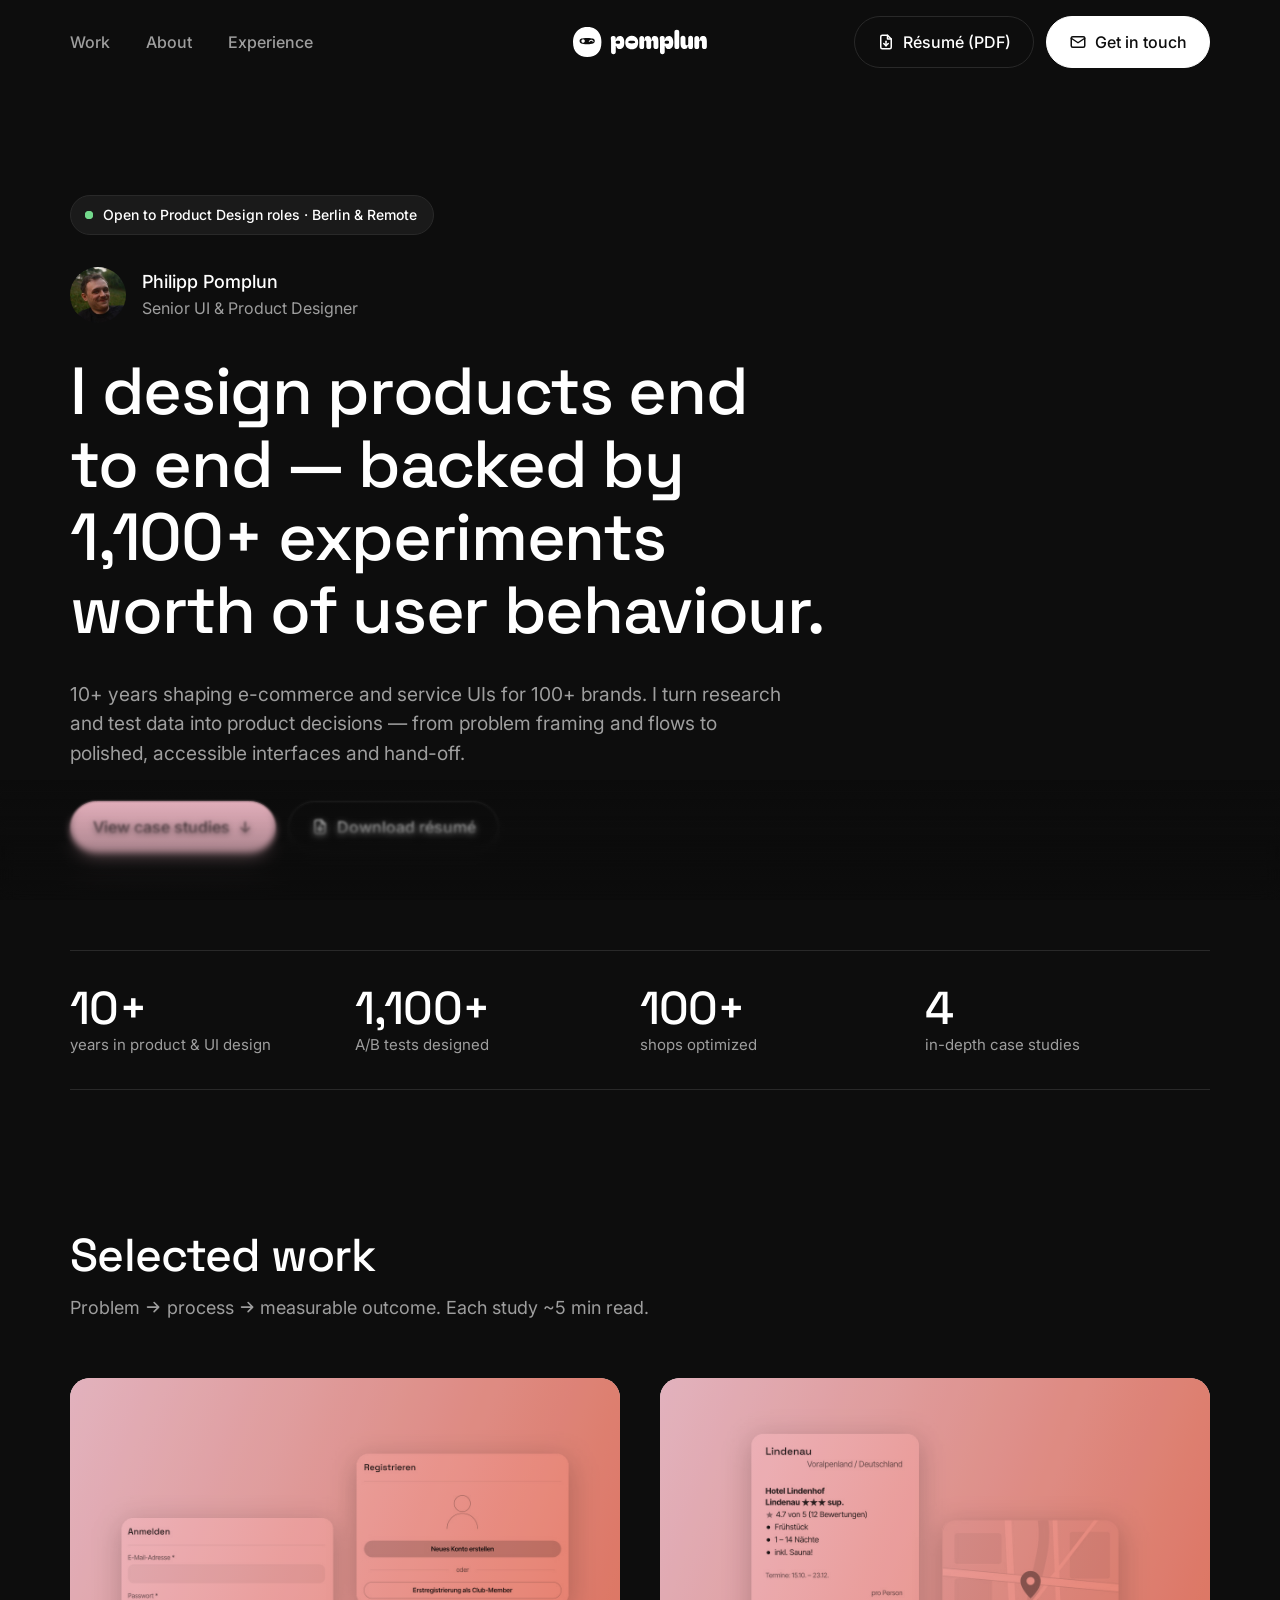
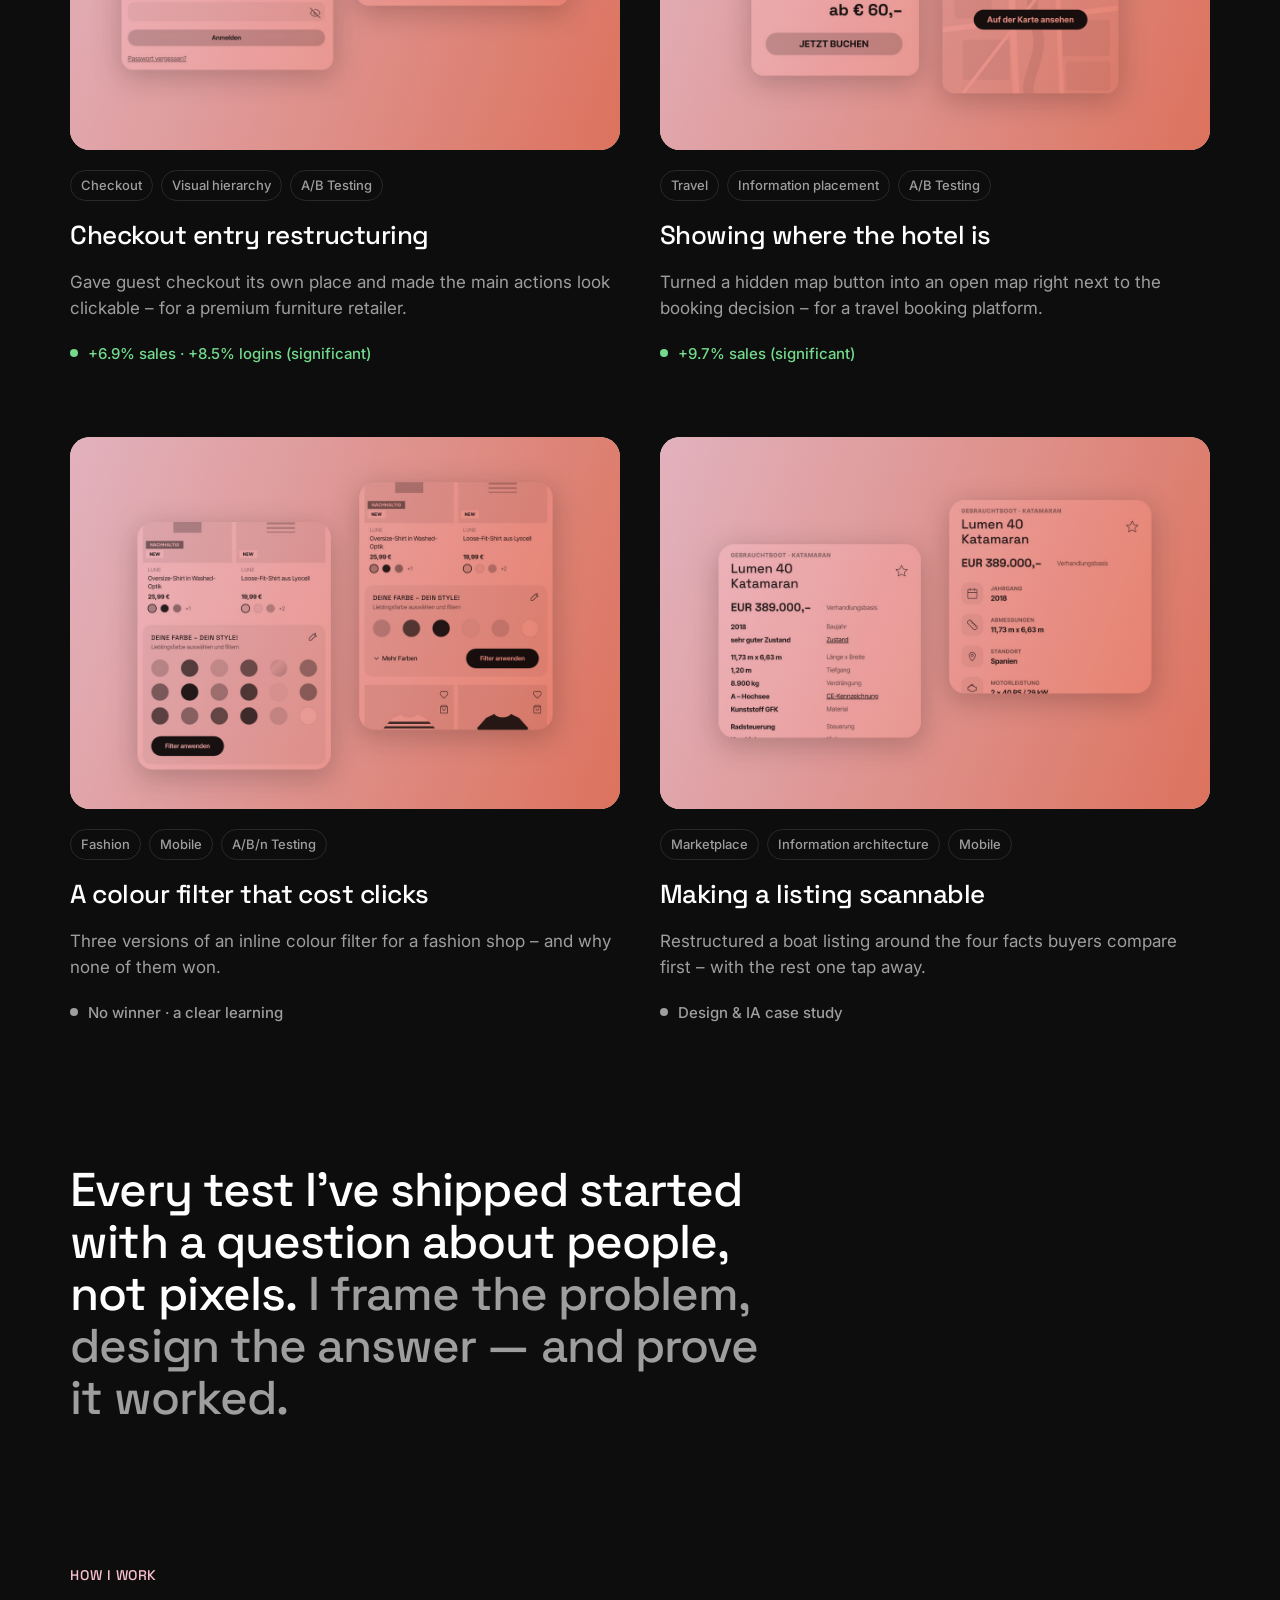
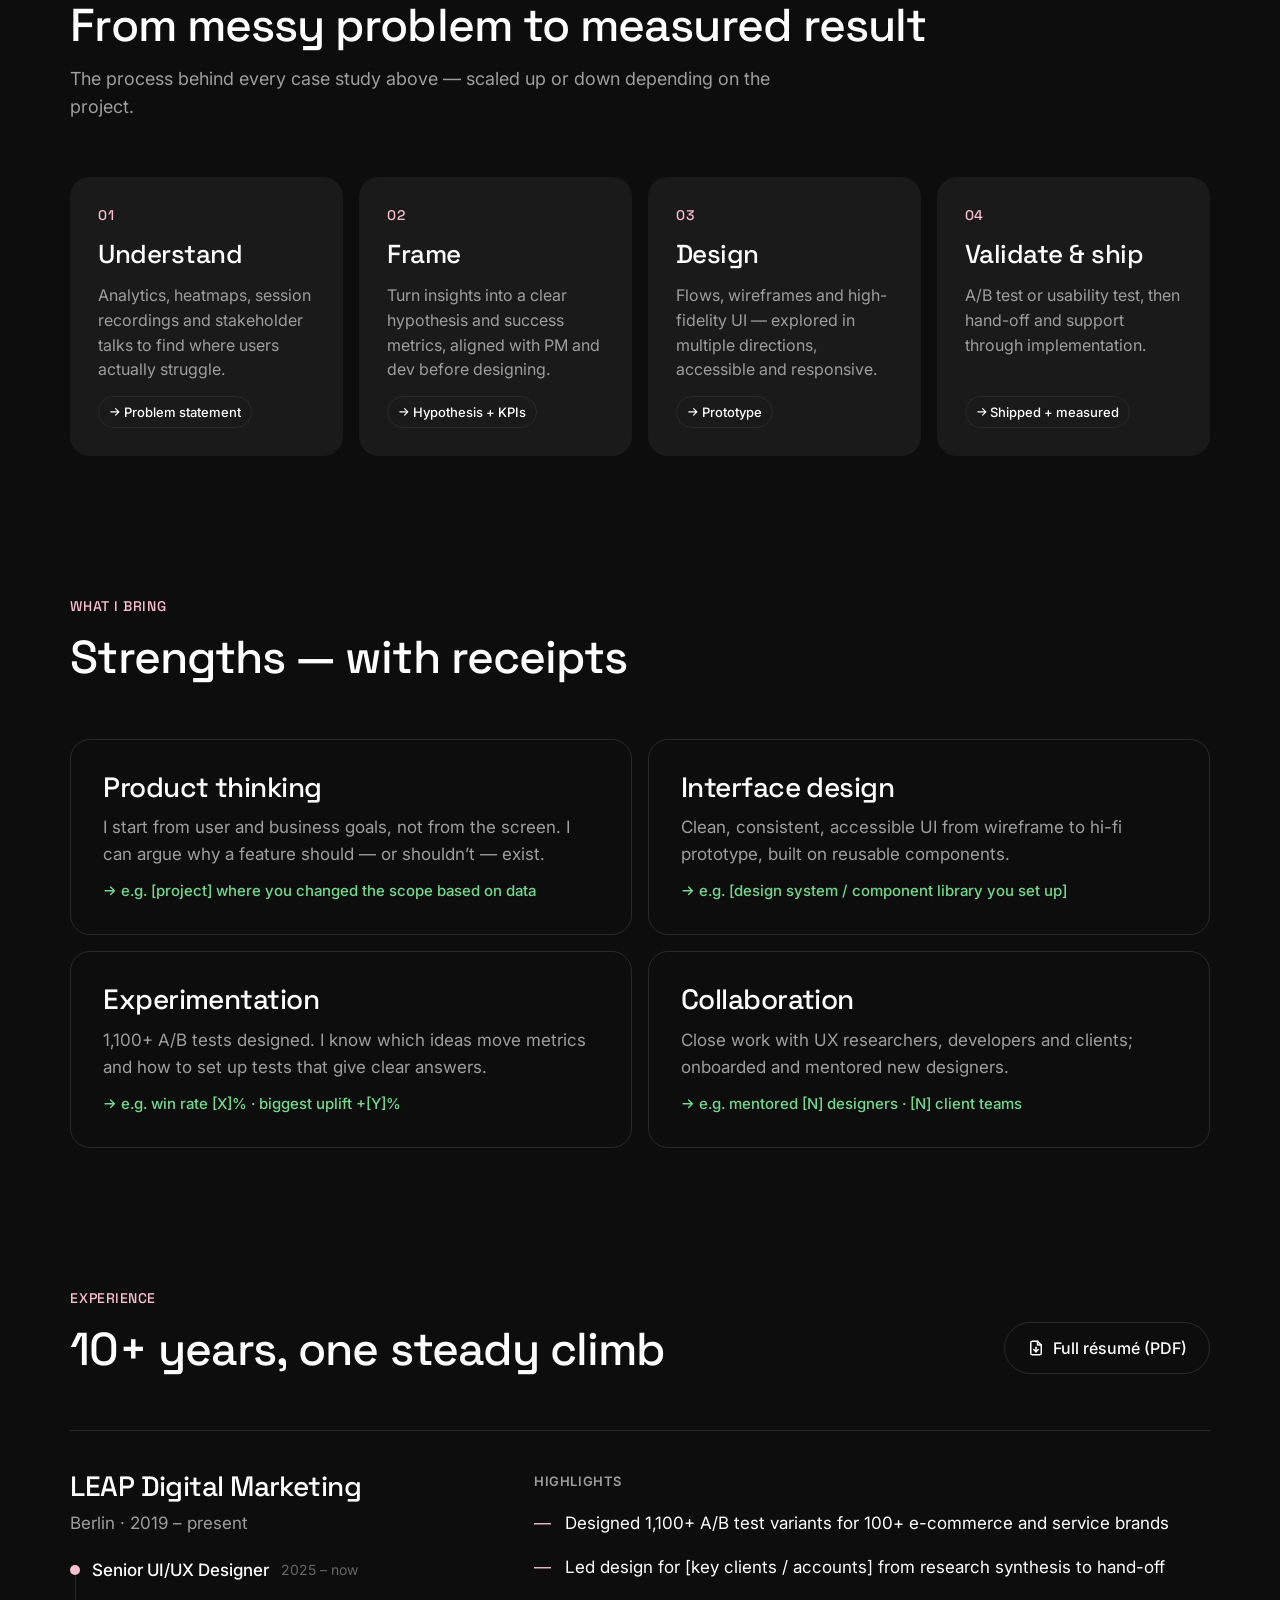
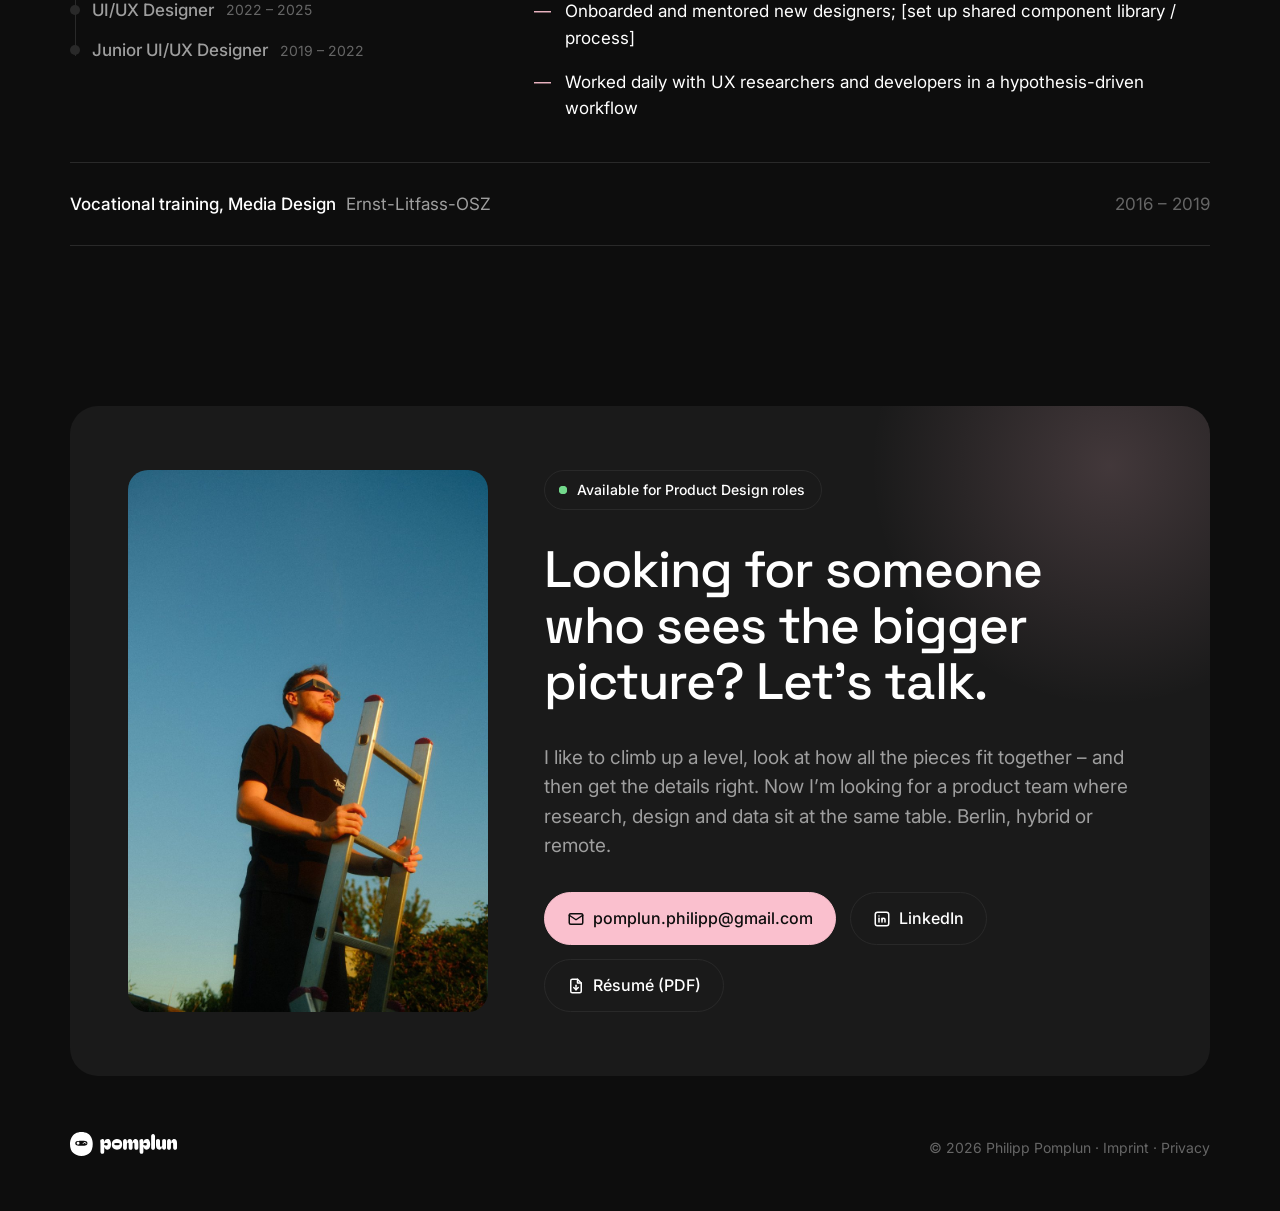
==== index.html @ cc32fbfc "Update title under name Co-Authored-By: Claude Opus 5.5 <noreply@anthropic.com> Claude-Session: http" ====
<!DOCTYPE html>
<html lang="en">
<head>
<meta charset="UTF-8">
<meta name="viewport" content="width=device-width, initial-scale=1">
<title>Philipp Pomplun – Product Designer</title>
<meta name="description" content="Product Designer from Berlin. 10+ years designing e-commerce and service UIs, 1,100+ A/B tests – now designing products end to end.">
<meta property="og:title" content="Philipp Pomplun – Product Designer">
<meta property="og:description" content="I design products end to end – backed by 1,100+ experiments worth of user behaviour.">
<meta name="theme-color" content="#0d0d0d">
<link rel="icon" href="favicon.svg" type="image/svg+xml">
<link rel="icon" href="favicon.ico" sizes="32x32">
<link rel="apple-touch-icon" href="apple-touch-icon.png">
<link rel="preconnect" href="https://fonts.googleapis.com">
<link rel="preconnect" href="https://fonts.gstatic.com" crossorigin>
<link href="https://fonts.googleapis.com/css2?family=Inter:wght@400;500;600&family=Space+Grotesk:wght@500;700&display=swap" rel="stylesheet">
<link rel="stylesheet" href="style.css">
</head>
<body>

<!-- Logo-Symbol einmal definieren, unten per <use> wiederverwenden -->
<svg width="0" height="0" style="position:absolute" aria-hidden="true">
  <symbol id="logo" viewBox="0 0 170 38">
    <path fill="currentColor" d="M59.192 28C58.0186 28 57.0373 27.6373 56.248 26.912C55.48 26.1867 54.9893 25.248 54.776 24.096H54.2V31.456C54.2 32.3307 53.9546 33.0667 53.464 33.664C52.9733 34.2827 52.2266 34.592 51.224 34.592C50.264 34.592 49.5173 34.2827 48.984 33.664C48.472 33.0667 48.216 32.3093 48.216 31.392V19.424C48.216 18.3573 48.1733 17.4613 48.088 16.736C48.024 15.9893 47.96 15.3173 47.896 14.72C47.8106 13.824 47.992 13.0667 48.44 12.448C48.888 11.808 49.6133 11.424 50.616 11.296C51.9173 11.1253 52.8346 11.36 53.368 12C53.9226 12.6187 54.2 13.5893 54.2 14.912V16.448L54.328 16.48C54.4346 15.648 54.68 14.8373 55.064 14.048C55.4693 13.2373 56.0346 12.576 56.76 12.064C57.4853 11.5307 58.4026 11.264 59.512 11.264C61.368 11.264 62.744 12.0107 63.64 13.504C64.5573 14.976 65.016 16.9493 65.016 19.424C65.016 25.1413 63.0746 28 59.192 28ZM54.072 19.36C54.072 19.7013 54.1146 19.968 54.2 20.16C54.328 20.5653 54.5946 20.864 55 21.056C55.4266 21.2267 56.056 21.312 56.888 21.312C57.9546 21.312 58.68 21.152 59.064 20.832C59.4693 20.512 59.672 20.0213 59.672 19.36C59.672 18.6773 59.48 18.1867 59.096 17.888C58.712 17.568 57.9866 17.408 56.92 17.408C56.0666 17.408 55.4266 17.504 55 17.696C54.5946 17.8667 54.328 18.1547 54.2 18.56C54.1146 18.752 54.072 19.0187 54.072 19.36Z"/>
    <path fill="currentColor" d="M74.3655 28.064C71.8695 28.064 69.8748 27.328 68.3815 25.856C66.9095 24.3627 66.1735 22.2613 66.1735 19.552C66.1735 17.888 66.5148 16.4267 67.1975 15.168C67.8801 13.9093 68.8295 12.928 70.0455 12.224C71.2828 11.4987 72.7228 11.136 74.3655 11.136C76.2001 11.136 77.7255 11.4987 78.9415 12.224C80.1575 12.928 81.0641 13.9093 81.6615 15.168C82.2801 16.4267 82.5895 17.888 82.5895 19.552C82.5895 22.2613 81.9068 24.3627 80.5415 25.856C79.1975 27.328 77.1388 28.064 74.3655 28.064ZM69.9815 19.008C69.9815 19.6693 70.3121 20.1387 70.9735 20.416C71.6348 20.672 72.7655 20.8 74.3655 20.8C75.9655 20.8 77.0961 20.672 77.7575 20.416C78.4188 20.1387 78.7495 19.6693 78.7495 19.008C78.7495 18.368 78.4188 17.92 77.7575 17.664C77.0961 17.408 75.9655 17.28 74.3655 17.28C72.7655 17.28 71.6348 17.408 70.9735 17.664C70.3121 17.92 69.9815 18.368 69.9815 19.008Z"/>
    <path fill="currentColor" d="M87.1532 28C86.1932 28 85.4252 27.7227 84.8492 27.168C84.2945 26.592 84.0172 25.888 84.0172 25.056V14.464C84.0172 13.568 84.2839 12.8107 84.8172 12.192C85.3719 11.5733 86.1505 11.264 87.1532 11.264C88.1345 11.264 88.8706 11.5733 89.3612 12.192C89.8519 12.8107 90.0972 13.5893 90.0972 14.528V16.128H90.6732C90.6732 14.3147 91.0572 13.056 91.8252 12.352C92.5932 11.6267 93.5426 11.264 94.6732 11.264C96.1239 11.264 97.1905 11.712 97.8732 12.608C98.5559 13.504 98.8972 14.6773 98.8972 16.128H99.4732C99.4732 14.912 99.6759 13.952 100.081 13.248C100.487 12.544 100.999 12.0427 101.617 11.744C102.257 11.424 102.919 11.264 103.601 11.264C104.988 11.264 106.001 11.5947 106.641 12.256C107.303 12.9173 107.729 13.8027 107.921 14.912C108.113 16.0213 108.209 17.2693 108.209 18.656V25.056C108.209 25.888 107.921 26.592 107.345 27.168C106.791 27.7227 106.044 28 105.105 28C104.167 28 103.409 27.7227 102.833 27.168C102.257 26.592 101.969 25.888 101.969 25.056V19.392C101.969 18.624 101.873 18.0267 101.681 17.6C101.489 17.1733 101.105 16.96 100.529 16.96C99.9106 16.96 99.5052 17.1947 99.3132 17.664C99.1426 18.1333 99.0572 18.7307 99.0572 19.456V25.056C99.0572 25.888 98.7906 26.592 98.2572 27.168C97.7239 27.7227 96.9879 28 96.0492 28C95.0892 28 94.3212 27.7227 93.7452 27.168C93.1906 26.592 92.9132 25.888 92.9132 25.056V19.392C92.9132 18.624 92.8172 18.0267 92.6252 17.6C92.4332 17.1733 92.0599 16.96 91.5052 16.96C90.8866 16.96 90.4919 17.1947 90.3212 17.664C90.1719 18.1333 90.0972 18.7307 90.0972 19.456V25.056C90.0972 25.888 89.8412 26.592 89.3292 27.168C88.8172 27.7227 88.0919 28 87.1532 28Z"/>
    <path fill="currentColor" d="M121.192 28C120.019 28 119.037 27.6373 118.248 26.912C117.48 26.1867 116.989 25.248 116.776 24.096H116.2V31.456C116.2 32.3307 115.955 33.0667 115.464 33.664C114.973 34.2827 114.227 34.592 113.224 34.592C112.264 34.592 111.517 34.2827 110.984 33.664C110.472 33.0667 110.216 32.3093 110.216 31.392V19.424C110.216 18.3573 110.173 17.4613 110.088 16.736C110.024 15.9893 109.96 15.3173 109.896 14.72C109.811 13.824 109.992 13.0667 110.44 12.448C110.888 11.808 111.613 11.424 112.616 11.296C113.917 11.1253 114.835 11.36 115.368 12C115.923 12.6187 116.2 13.5893 116.2 14.912V16.448L116.328 16.48C116.435 15.648 116.68 14.8373 117.064 14.048C117.469 13.2373 118.035 12.576 118.76 12.064C119.485 11.5307 120.403 11.264 121.512 11.264C123.368 11.264 124.744 12.0107 125.64 13.504C126.557 14.976 127.016 16.9493 127.016 19.424C127.016 25.1413 125.075 28 121.192 28ZM116.072 19.36C116.072 19.7013 116.115 19.968 116.2 20.16C116.328 20.5653 116.595 20.864 117 21.056C117.427 21.2267 118.056 21.312 118.888 21.312C119.955 21.312 120.68 21.152 121.064 20.832C121.469 20.512 121.672 20.0213 121.672 19.36C121.672 18.6773 121.48 18.1867 121.096 17.888C120.712 17.568 119.987 17.408 118.92 17.408C118.067 17.408 117.427 17.504 117 17.696C116.595 17.8667 116.328 18.1547 116.2 18.56C116.115 18.752 116.072 19.0187 116.072 19.36Z"/>
    <path fill="currentColor" d="M131.622 28C130.577 28 129.787 27.7227 129.254 27.168C128.742 26.6133 128.486 25.92 128.486 25.088V6.528C128.486 5.61067 128.742 4.85334 129.254 4.256C129.787 3.63734 130.577 3.328 131.622 3.328C132.561 3.328 133.286 3.63734 133.798 4.256C134.31 4.85334 134.566 5.58934 134.566 6.464V25.088C134.566 25.92 134.31 26.6133 133.798 27.168C133.286 27.7227 132.561 28 131.622 28Z"/>
    <path fill="currentColor" d="M141.296 28C139.803 28 138.587 27.4347 137.648 26.304C136.71 25.1733 136.23 23.584 136.208 21.536L136.176 14.144C136.176 13.2267 136.454 12.512 137.008 12C137.584 11.4667 138.363 11.2 139.344 11.2C140.283 11.2 141.04 11.4667 141.616 12C142.192 12.512 142.48 13.2267 142.48 14.144V20.832C142.48 22.432 143.11 23.232 144.368 23.232C144.987 23.232 145.403 23.008 145.616 22.56C145.83 22.0907 145.936 21.4933 145.936 20.768V14.144C145.936 13.312 146.224 12.6187 146.8 12.064C147.376 11.488 148.123 11.2 149.04 11.2C150 11.2 150.736 11.488 151.248 12.064C151.782 12.6187 152.048 13.312 152.048 14.144V24.64C152.048 25.664 151.814 26.4853 151.344 27.104C150.896 27.7013 150.16 28 149.136 28C148.134 28 147.344 27.7013 146.768 27.104C146.214 26.4853 145.936 25.664 145.936 24.64V24.096H145.36C145.36 25.3333 144.987 26.2933 144.24 26.976C143.515 27.6587 142.534 28 141.296 28Z"/>
    <path fill="currentColor" d="M156.812 28C155.873 28 155.116 27.7227 154.54 27.168C153.985 26.592 153.708 25.888 153.708 25.056V14.464C153.708 13.568 153.974 12.8107 154.508 12.192C155.041 11.5733 155.809 11.264 156.812 11.264C157.793 11.264 158.54 11.5733 159.052 12.192C159.564 12.8107 159.82 13.5893 159.82 14.528V16.128H160.396C160.396 14.912 160.609 13.952 161.036 13.248C161.484 12.544 162.049 12.0427 162.732 11.744C163.414 11.424 164.097 11.264 164.78 11.264C166.422 11.264 167.628 11.8613 168.396 13.056C169.164 14.2293 169.548 15.904 169.548 18.08V25.056C169.548 25.888 169.27 26.592 168.716 27.168C168.161 27.7227 167.414 28 166.476 28C165.516 28 164.748 27.7227 164.172 27.168C163.617 26.592 163.34 25.888 163.34 25.056V19.392C163.34 18.624 163.19 18.0267 162.892 17.6C162.614 17.1733 162.198 16.96 161.644 16.96C161.004 16.96 160.534 17.1947 160.236 17.664C159.958 18.1333 159.82 18.7307 159.82 19.456V25.056C159.82 25.888 159.553 26.592 159.02 27.168C158.486 27.7227 157.75 28 156.812 28Z"/>
    <path fill="currentColor" d="M17.9649 38C12.4912 38 8.11696 36.3478 4.8421 33.0435C1.61403 29.6912 0 24.9742 0 18.8923C0 15.1569 0.748538 11.8765 2.24561 9.05104C3.74269 6.22558 5.82456 4.02268 8.49123 2.44234C11.2047 0.814114 14.3626 0 17.9649 0C21.9883 0 25.3333 0.814114 28 2.44234C30.6667 4.02268 32.655 6.22558 33.9649 9.05104C35.3216 11.8765 36 15.1569 36 18.8923C36 24.9742 34.5029 29.6912 31.5088 33.0435C28.5614 36.3478 24.0468 38 17.9649 38ZM8.35088 17.6711C8.35088 19.1556 9.07602 20.2092 10.5263 20.8318C11.9766 21.4064 14.4561 21.6938 17.9649 21.6938C21.4737 21.6938 23.9532 21.4064 25.4035 20.8318C26.8538 20.2092 27.5789 19.1556 27.5789 17.6711C27.5789 16.2344 26.8538 15.2287 25.4035 14.6541C23.9532 14.0794 21.4737 13.7921 17.9649 13.7921C14.4561 13.7921 11.9766 14.0794 10.5263 14.6541C9.07602 15.2287 8.35088 16.2344 8.35088 17.6711Z"/>
    <path fill="currentColor" d="M14.9704 17.6531C14.9704 18.8929 13.9886 19.8979 12.7774 19.8979C11.5663 19.8979 10.5844 18.8929 10.5844 17.6531C10.5844 16.4133 11.5663 15.4083 12.7774 15.4083C13.9886 15.4083 14.9704 16.4133 14.9704 17.6531Z"/>
    <path fill="currentColor" fill-rule="evenodd" clip-rule="evenodd" d="M20.129 18.7605C20.3164 19.055 20.6391 19.0816 20.8499 18.8197C21.3836 18.1568 22.0574 17.586 22.7784 17.4554C23.4682 17.3305 24.2718 17.5941 25.1283 18.791C25.3277 19.0697 25.651 19.0697 25.8504 18.791C26.0499 18.5123 26.0499 18.0605 25.8504 17.7818C24.792 16.3028 23.6808 15.8529 22.6471 16.0401C21.6448 16.2217 20.7866 16.9889 20.1714 17.7531C19.9606 18.0149 19.9416 18.4659 20.129 18.7605Z"/>
  </symbol>
</svg>

<header class="nav" id="nav">
  <div class="wrap">
    <nav class="sections" aria-label="Sections">
      <a class="text" href="#work">Work</a>
      <a class="text" href="#approach">About</a>
      <a class="text" href="#experience">Experience</a>
    </nav>
    <a href="#top" class="logo" aria-label="Philipp Pomplun – back to top"><svg viewBox="0 0 170 38"><use href="#logo"/></svg></a>
    <nav class="links" aria-label="Actions">
      <a class="btn nav-btn dl" href="resume.pdf" download aria-label="Download résumé (PDF)" title="Résumé (PDF)"><svg class="ico" viewBox="0 0 24 24" fill="none" stroke="currentColor" stroke-width="2" stroke-linecap="round" stroke-linejoin="round" aria-hidden="true"><path d="M14 3H7a2 2 0 0 0-2 2v14a2 2 0 0 0 2 2h10a2 2 0 0 0 2-2V8z"/><path d="M14 3v5h5"/><path d="M12 11v6"/><path d="m9 14 3 3 3-3"/></svg><span class="txt">Résumé (PDF)</span></a>
      <a class="btn light nav-btn mail" href="#contact" aria-label="Get in touch" title="Get in touch"><svg class="ico" viewBox="0 0 24 24" fill="none" stroke="currentColor" stroke-width="2" stroke-linecap="round" stroke-linejoin="round" aria-hidden="true"><rect x="3" y="5" width="18" height="14" rx="2"/><path d="m3 7 9 6 9-6"/></svg><span class="txt">Get in touch</span></a>
    </nav>
  </div>
</header>

<main id="top">
  <div class="wrap">

    <!-- HERO -->
    <div class="hero">
      <span class="badge reveal" style="--d:.05s"><span class="dot"></span>Open to Product Design roles · Berlin &amp; Remote</span>
      <div class="identity reveal" style="--d:.15s">
        <div class="avatar" role="img" aria-label="Philipp Pomplun"></div>
        <div><strong>Philipp Pomplun</strong><span>Senior UI &amp; Product Designer</span></div>
      </div>
      <h1 class="display reveal" style="--d:.25s">I design products end to end — backed by 1,100+ experiments worth of user behaviour.</h1>
      <p class="sub reveal" style="--d:.4s">10+ years shaping e-commerce and service UIs for 100+ brands. I turn research and test data into product decisions — from problem framing and flows to polished, accessible interfaces and hand-off.</p>
      <div class="ctas reveal" style="--d:.5s">
        <a class="btn primary" href="#work">View case studies <svg class="arr d" viewBox="0 0 16 16" aria-hidden="true"><path d="M8 2.5v11M3.5 9 8 13.5 12.5 9" fill="none" stroke="currentColor" stroke-width="1.6" stroke-linecap="round" stroke-linejoin="round"/></svg></a>
        <a class="btn dl" href="resume.pdf" download><svg class="ico" viewBox="0 0 24 24" fill="none" stroke="currentColor" stroke-width="2" stroke-linecap="round" stroke-linejoin="round" aria-hidden="true"><path d="M14 3H7a2 2 0 0 0-2 2v14a2 2 0 0 0 2 2h10a2 2 0 0 0 2-2V8z"/><path d="M14 3v5h5"/><path d="M12 11v6"/><path d="m9 14 3 3 3-3"/></svg>Download résumé</a>
      </div>
    </div>

    <!-- STATS -->
    <div class="stats reveal">
      <div class="stat"><div class="num" data-count="10" data-suffix="+">10+</div><div class="lbl">years in product &amp; UI design</div></div>
      <div class="stat"><div class="num" data-count="1100" data-suffix="+">1,100+</div><div class="lbl">A/B tests designed</div></div>
      <div class="stat"><div class="num" data-count="100" data-suffix="+">100+</div><div class="lbl">shops optimized</div></div>
      <div class="stat"><div class="num" data-count="4">4</div><div class="lbl">in-depth case studies</div></div>
    </div>

    <!-- WORK -->
    <section id="work">
      <div class="sec-head reveal">
        <h2 class="display">Selected work</h2>
        <p>Problem <svg class="arr" viewBox="0 0 16 16" aria-hidden="true"><path d="M2.5 8h11M9 3.5 13.5 8 9 12.5" fill="none" stroke="currentColor" stroke-width="1.6" stroke-linecap="round" stroke-linejoin="round"/></svg> process <svg class="arr" viewBox="0 0 16 16" aria-hidden="true"><path d="M2.5 8h11M9 3.5 13.5 8 9 12.5" fill="none" stroke="currentColor" stroke-width="1.6" stroke-linecap="round" stroke-linejoin="round"/></svg> measurable outcome. Each study ~5 min read.</p>
      </div>
      <div class="grid">
        <a class="card reveal" href="checkout.html" style="--d:0s">
          <div class="cover"><img src="img/cs2/cover.jpg" alt="Redesigned checkout entry of a furniture retailer"></div>
          <div class="tags"><span class="tag">Checkout</span><span class="tag">Visual hierarchy</span><span class="tag">A/B Testing</span></div>
          <h3 class="display">Checkout entry restructuring</h3>
          <p>Gave guest checkout its own place and made the main actions look clickable – for a premium furniture retailer.</p>
          <span class="outcome">+6.9% sales · +8.5% logins (significant)</span>
        </a>
        <a class="card reveal" href="location-map.html" style="--d:.12s">
          <div class="cover"><img src="img/cs3/cover.jpg" alt="Open location map next to the booking button on a hotel page"></div>
          <div class="tags"><span class="tag">Travel</span><span class="tag">Information placement</span><span class="tag">A/B Testing</span></div>
          <h3 class="display">Showing where the hotel is</h3>
          <p>Turned a hidden map button into an open map right next to the booking decision – for a travel booking platform.</p>
          <span class="outcome">+9.7% sales (significant)</span>
        </a>
        <a class="card reveal" href="color-filter.html" style="--d:0s">
          <div class="cover"><img src="img/cs4/cover.jpg" alt="Inline colour filter banner in a mobile fashion product grid"></div>
          <div class="tags"><span class="tag">Fashion</span><span class="tag">Mobile</span><span class="tag">A/B/n Testing</span></div>
          <h3 class="display">A colour filter that cost clicks</h3>
          <p>Three versions of an inline colour filter for a fashion shop – and why none of them won.</p>
          <span class="outcome neutral">No winner · a clear learning</span>
        </a>
        <a class="card reveal" href="boat-listing.html" style="--d:.12s">
          <div class="cover"><img src="img/cs5/cover.jpg" alt="Boat listing before and after: long data list versus four key facts with icons"></div>
          <div class="tags"><span class="tag">Marketplace</span><span class="tag">Information architecture</span><span class="tag">Mobile</span></div>
          <h3 class="display">Making a listing scannable</h3>
          <p>Restructured a boat listing around the four facts buyers compare first – with the rest one tap away.</p>
          <span class="outcome neutral">Design &amp; IA case study</span>
        </a>
      </div>
    </section>

    <!-- STATEMENT -->
    <section id="approach">
      <p class="statement display" data-words>Every test I’ve shipped started with a question about people, not pixels. <span class="m">I frame the problem, design the answer — and prove it worked.</span></p>
    </section>

    <!-- HOW I WORK -->
    <section>
      <div class="sec-head reveal">
        <span class="eyebrow">How I work</span>
        <h2 class="display">From messy problem to measured result</h2>
        <p>The process behind every case study above — scaled up or down depending on the project.</p>
      </div>
      <div class="process">
        <div class="step reveal" style="--d:0s"><span class="eyebrow">01</span><h3 class="display">Understand</h3><p>Analytics, heatmaps, session recordings and stakeholder talks to find where users actually struggle.</p><span class="chip"><svg class="arr" viewBox="0 0 16 16" aria-hidden="true"><path d="M2.5 8h11M9 3.5 13.5 8 9 12.5" fill="none" stroke="currentColor" stroke-width="1.6" stroke-linecap="round" stroke-linejoin="round"/></svg> Problem statement</span></div>
        <div class="step reveal" style="--d:.1s"><span class="eyebrow">02</span><h3 class="display">Frame</h3><p>Turn insights into a clear hypothesis and success metrics, aligned with PM and dev before designing.</p><span class="chip"><svg class="arr" viewBox="0 0 16 16" aria-hidden="true"><path d="M2.5 8h11M9 3.5 13.5 8 9 12.5" fill="none" stroke="currentColor" stroke-width="1.6" stroke-linecap="round" stroke-linejoin="round"/></svg> Hypothesis + KPIs</span></div>
        <div class="step reveal" style="--d:.2s"><span class="eyebrow">03</span><h3 class="display">Design</h3><p>Flows, wireframes and high-fidelity UI — explored in multiple directions, accessible and responsive.</p><span class="chip"><svg class="arr" viewBox="0 0 16 16" aria-hidden="true"><path d="M2.5 8h11M9 3.5 13.5 8 9 12.5" fill="none" stroke="currentColor" stroke-width="1.6" stroke-linecap="round" stroke-linejoin="round"/></svg> Prototype</span></div>
        <div class="step reveal" style="--d:.3s"><span class="eyebrow">04</span><h3 class="display">Validate &amp; ship</h3><p>A/B test or usability test, then hand-off and support through implementation.</p><span class="chip"><svg class="arr" viewBox="0 0 16 16" aria-hidden="true"><path d="M2.5 8h11M9 3.5 13.5 8 9 12.5" fill="none" stroke="currentColor" stroke-width="1.6" stroke-linecap="round" stroke-linejoin="round"/></svg> Shipped + measured</span></div>
      </div>
    </section>

    <!-- STRENGTHS -->
    <section>
      <div class="sec-head reveal">
        <span class="eyebrow">What I bring</span>
        <h2 class="display">Strengths — with receipts</h2>
      </div>
      <div class="strengths">
        <div class="strength reveal" style="--d:0s"><h3 class="display">Product thinking</h3><p>I start from user and business goals, not from the screen. I can argue why a feature should — or shouldn’t — exist.</p><span class="proof"><svg class="arr" viewBox="0 0 16 16" aria-hidden="true"><path d="M2.5 8h11M9 3.5 13.5 8 9 12.5" fill="none" stroke="currentColor" stroke-width="1.6" stroke-linecap="round" stroke-linejoin="round"/></svg> e.g. [project] where you changed the scope based on data</span></div>
        <div class="strength reveal" style="--d:.1s"><h3 class="display">Interface design</h3><p>Clean, consistent, accessible UI from wireframe to hi-fi prototype, built on reusable components.</p><span class="proof"><svg class="arr" viewBox="0 0 16 16" aria-hidden="true"><path d="M2.5 8h11M9 3.5 13.5 8 9 12.5" fill="none" stroke="currentColor" stroke-width="1.6" stroke-linecap="round" stroke-linejoin="round"/></svg> e.g. [design system / component library you set up]</span></div>
        <div class="strength reveal" style="--d:0s"><h3 class="display">Experimentation</h3><p>1,100+ A/B tests designed. I know which ideas move metrics and how to set up tests that give clear answers.</p><span class="proof"><svg class="arr" viewBox="0 0 16 16" aria-hidden="true"><path d="M2.5 8h11M9 3.5 13.5 8 9 12.5" fill="none" stroke="currentColor" stroke-width="1.6" stroke-linecap="round" stroke-linejoin="round"/></svg> e.g. win rate [X]% · biggest uplift +[Y]%</span></div>
        <div class="strength reveal" style="--d:.1s"><h3 class="display">Collaboration</h3><p>Close work with UX researchers, developers and clients; onboarded and mentored new designers.</p><span class="proof"><svg class="arr" viewBox="0 0 16 16" aria-hidden="true"><path d="M2.5 8h11M9 3.5 13.5 8 9 12.5" fill="none" stroke="currentColor" stroke-width="1.6" stroke-linecap="round" stroke-linejoin="round"/></svg> e.g. mentored [N] designers · [N] client teams</span></div>
      </div>
    </section>

    <!-- EXPERIENCE -->
    <section id="experience">
      <div class="sec-head row reveal">
        <div style="display:flex;flex-direction:column;gap:14px">
          <span class="eyebrow">Experience</span>
          <h2 class="display">10+ years, one steady climb</h2>
        </div>
        <a class="btn dl" href="resume.pdf" download><svg class="ico" viewBox="0 0 24 24" fill="none" stroke="currentColor" stroke-width="2" stroke-linecap="round" stroke-linejoin="round" aria-hidden="true"><path d="M14 3H7a2 2 0 0 0-2 2v14a2 2 0 0 0 2 2h10a2 2 0 0 0 2-2V8z"/><path d="M14 3v5h5"/><path d="M12 11v6"/><path d="m9 14 3 3 3-3"/></svg>Full résumé (PDF)</a>
      </div>
      <div class="job reveal">
        <div>
          <h3 class="display">LEAP Digital Marketing</h3>
          <span class="muted">Berlin · 2019 – present</span>
          <ul class="ladder">
            <li class="now"><i></i>Senior UI/UX Designer <small>2025 – now</small></li>
            <li><i></i>UI/UX Designer <small>2022 – 2025</small></li>
            <li><i></i>Junior UI/UX Designer <small>2019 – 2022</small></li>
          </ul>
        </div>
        <div>
          <div class="hl-title">HIGHLIGHTS</div>
          <ul class="hl">
            <li>Designed 1,100+ A/B test variants for 100+ e-commerce and service brands</li>
            <li>Led design for [key clients / accounts] from research synthesis to hand-off</li>
            <li>Onboarded and mentored new designers; [set up shared component library / process]</li>
            <li>Worked daily with UX researchers and developers in a hypothesis-driven workflow</li>
          </ul>
        </div>
      </div>
      <div class="edu reveal">
        <span><b>Vocational training, Media Design</b> <span class="muted">&nbsp;Ernst-Litfass-OSZ</span></span>
        <span style="color:var(--dim)">2016 – 2019</span>
      </div>
    </section>

    <!-- CONTACT -->
    <section id="contact" style="padding-top:160px">
      <div class="contact reveal">
        <div class="contact-text">
        <div class="row">
          <span class="badge"><span class="dot"></span>Available for Product Design roles</span>
        </div>
        <h2 class="display">Looking for someone who sees the bigger picture? Let’s talk.</h2>
        <p>I like to climb up a level, look at how all the pieces fit together – and then get the details right. Now I’m looking for a product team where research, design and data sit at the same table. Berlin, hybrid or remote.</p>
        <div class="row">
          <a class="btn primary mail" href="mailto:pomplun.philipp@gmail.com"><svg class="ico" viewBox="0 0 24 24" fill="none" stroke="currentColor" stroke-width="2" stroke-linecap="round" stroke-linejoin="round" aria-hidden="true"><rect x="3" y="5" width="18" height="14" rx="2"/><path d="m3 7 9 6 9-6"/></svg>pomplun.philipp@gmail.com</a>
          <!-- TODO: LinkedIn-URL eintragen -->
          <a class="btn" href="https://www.linkedin.com/in/" target="_blank" rel="noopener"><svg class="ico" viewBox="0 0 24 24" fill="none" stroke="currentColor" stroke-width="2" stroke-linecap="round" stroke-linejoin="round" aria-hidden="true"><rect x="3" y="3" width="18" height="18" rx="3"/><path d="M8 11v5"/><path d="M8 8h.01"/><path d="M12 16v-5"/><path d="M16 16v-3a2 2 0 0 0-4 0"/></svg>LinkedIn</a>
          <a class="btn dl" href="resume.pdf" download><svg class="ico" viewBox="0 0 24 24" fill="none" stroke="currentColor" stroke-width="2" stroke-linecap="round" stroke-linejoin="round" aria-hidden="true"><path d="M14 3H7a2 2 0 0 0-2 2v14a2 2 0 0 0 2 2h10a2 2 0 0 0 2-2V8z"/><path d="M14 3v5h5"/><path d="M12 11v6"/><path d="m9 14 3 3 3-3"/></svg>Résumé (PDF)</a>
        </div>
      </div>
        <figure class="contact-img"><img src="img/ladder.jpg" width="900" height="1350" alt="Philipp standing on a ladder in the evening sun, looking into the distance" loading="lazy"></figure>
      </div>
    </section>
  </div>
</main>

<footer>
  <div class="wrap">
    <a href="#top" aria-label="Back to top"><svg viewBox="0 0 170 38"><use href="#logo"/></svg></a>
    <!-- TODO: Impressum/Datenschutz verlinken (in DE Pflicht) -->
    <small>© <span id="year">2026</span> Philipp Pomplun · <a href="#">Imprint</a> · <a href="#">Privacy</a></small>
  </div>
</footer>

<div class="edge-blur" aria-hidden="true"><div></div><div></div><div></div><div></div></div>

<script src="main.js" defer></script>
</body>
</html>
---- style.css ----
:root{
    --bg:#0d0d0d; --surface:#1a1a1a; --line:#292929;
    --text:#fff; --muted:#9e9e9e; --dim:#666;
    --pink:#fac0ce; --green:#73d98c; --dark:#0d0d0d;
    --radius:20px; --pad:clamp(20px,5.5vw,80px); --max:1440px;
    --ease:cubic-bezier(.22,1,.36,1);
  }
  *{box-sizing:border-box;margin:0;padding:0}
  html{scroll-behavior:smooth;-webkit-text-size-adjust:100%}
  body{background:var(--bg);color:var(--text);font-family:Inter,system-ui,sans-serif;font-size:17px;line-height:1.55;-webkit-font-smoothing:antialiased;overflow-x:hidden}
  a{color:inherit;text-decoration:none}
  img{max-width:100%;display:block}
  .display{font-family:"Space Grotesk",Inter,sans-serif;font-weight:500;letter-spacing:-.02em;line-height:1.1}
  .eyebrow{font-family:"Space Grotesk",sans-serif;font-weight:500;font-size:14px;letter-spacing:.04em;color:var(--pink);text-transform:uppercase}
  .muted{color:var(--muted)}
  .wrap{max-width:var(--max);margin:0 auto;padding:0 var(--pad)}
  :focus-visible{outline:2px solid var(--pink);outline-offset:3px;border-radius:6px}

  /* ---------- Nav ---------- */
  .nav{position:sticky;top:0;z-index:50;transition:background .3s,border-color .3s;border-bottom:1px solid transparent}
  .nav.scrolled{background:rgba(13,13,13,.72);backdrop-filter:blur(14px);-webkit-backdrop-filter:blur(14px);border-color:var(--line)}
  .nav .wrap{display:grid;grid-template-columns:1fr auto 1fr;align-items:center;column-gap:24px;height:84px}
  .nav .wrap>*{grid-row:1}
  .nav .logo{grid-column:2}
  .nav .back,.nav .sections{grid-column:1;justify-self:start}
  .nav .links{grid-column:3;justify-self:end}
  .sections{display:flex;align-items:center;gap:36px}
  .logo svg{height:30px;width:auto;display:block;color:#fff}
  .links{display:flex;align-items:center;gap:36px}
  .nav a.text{color:var(--muted);font-weight:500;font-size:16px;transition:color .2s}
  .nav a.text:hover{color:var(--text)}
  .btn{display:inline-flex;align-items:center;gap:8px;padding:13px 22px;border-radius:999px;font-weight:500;font-size:16px;border:1px solid var(--line);transition:transform .25s var(--ease),background .25s,border-color .25s;white-space:nowrap}
  .btn:hover{transform:translateY(-2px);border-color:#444}
  .btn.primary{background:var(--pink);color:var(--dark);border-color:var(--pink)}
  .btn.light{background:#fff;color:var(--dark);border-color:#fff}
  /* Hover motion for button icons: ↗ nudges out, mail lifts */
  .btn .arr,.btn .ico{display:inline-block;transition:transform .3s var(--ease)}
  /* down-arrows and download icons have no motion of their own – they lift together with the button */
  .btn:hover .arr.out{transform:translate(3px,-3px)}
  .btn.mail:hover .ico{transform:translateY(-3px) rotate(-8deg)}
  .btn .ico{width:18px;height:18px;flex:none}
  .links .nav-btn + .nav-btn{margin-left:-24px} /* 36px gap → 12px between the two buttons */
  .menu-btn{display:none;background:none;border:1px solid var(--line);color:#fff;border-radius:999px;padding:10px 16px;font:500 15px Inter,sans-serif;cursor:pointer}

  /* ---------- Hero ---------- */
  .hero{padding:110px 0 96px;display:flex;flex-direction:column;gap:32px;align-items:flex-start}
  .badge{display:inline-flex;align-items:center;gap:10px;padding:8px 16px 8px 14px;border-radius:999px;background:var(--surface);border:1px solid var(--line);font-size:14px;font-weight:500}
  .dot{width:8px;height:8px;border-radius:50%;background:var(--green);flex:none;position:relative}
  .dot::after{content:"";position:absolute;inset:0;border-radius:50%;background:var(--green);animation:ping 2s var(--ease) infinite}
  @keyframes ping{0%{transform:scale(1);opacity:.7}80%,100%{transform:scale(2.6);opacity:0}}
  .identity{display:flex;align-items:center;gap:16px}
  .avatar{width:56px;height:56px;border-radius:50%;background:#5a4d47 url(img/avatar.jpg) center/125% no-repeat;flex:none}
  .identity strong{display:block;font-weight:500;font-size:18px}
  .identity span{color:var(--muted);font-size:16px}
  h1.display{font-size:clamp(40px,5.2vw,76px);max-width:21ch;text-wrap:balance}
  .hero p.sub{font-size:clamp(17px,1.5vw,20px);color:var(--muted);max-width:720px}
  .ctas{display:flex;gap:12px;flex-wrap:wrap}

  /* ---------- Stats ---------- */
  .stats{display:grid;grid-template-columns:repeat(4,1fr);border-top:1px solid var(--line);border-bottom:1px solid var(--line);padding:32px 0}
  .stat .num{font-family:"Space Grotesk",sans-serif;font-weight:500;font-size:clamp(34px,3.6vw,48px);letter-spacing:-.02em;line-height:1.1}
  .stat .lbl{color:var(--muted);font-size:15px}

  /* ---------- Sections ---------- */
  section{padding-top:140px}
  .sec-head{display:flex;flex-direction:column;gap:14px;margin-bottom:56px}
  .sec-head h2{font-size:clamp(34px,3.6vw,48px)}
  .sec-head p{color:var(--muted);font-size:18px;max-width:720px}
  .sec-head.row{flex-direction:row;justify-content:space-between;align-items:flex-end;flex-wrap:wrap;gap:24px}

  /* Work grid */
  .grid{display:grid;grid-template-columns:1fr 1fr;gap:72px 40px}
  .card{display:flex;flex-direction:column;gap:20px}
  .cover{aspect-ratio:620/420;border-radius:var(--radius);overflow:hidden;position:relative;background:linear-gradient(110deg,var(--pink),#f2735a)}
  .cover img{width:100%;height:100%;object-fit:cover;filter:grayscale(1) contrast(.9);transition:transform .8s var(--ease),filter .5s var(--ease)}
  /* pink duotone layer: calms the bright screenshots, fades out on hover/focus */
  /* grayscale + pink gradient duotone at rest, full colour on hover/focus */
  .cover::before{content:"";position:absolute;inset:0;z-index:1;background:linear-gradient(110deg,#FAC0CE 0%,#F2735A 100%);mix-blend-mode:multiply;opacity:.92;transition:opacity .5s var(--ease);pointer-events:none}
  .card:hover .cover::before,.card:focus-visible .cover::before{opacity:0}
  .card:hover .cover img,.card:focus-visible .cover img{filter:none}
  .cover .ph{position:absolute;left:24px;top:22px;font-size:14px;font-weight:500;color:#4d3338}
  .cover img{object-position:top}
  .card:hover .cover img{transform:scale(1.04)}
  .cover::after{content:"Read case study ↗";position:absolute;z-index:2;right:20px;bottom:20px;background:rgba(13,13,13,.8);backdrop-filter:blur(8px);color:#fff;font-size:14px;font-weight:500;padding:10px 16px;border-radius:999px;opacity:0;transform:translateY(8px);transition:.35s var(--ease)}
  .card:hover .cover::after{opacity:1;transform:none}
  .tags{display:flex;gap:8px;flex-wrap:wrap}
  .tag{border:1px solid var(--line);border-radius:999px;padding:4px 10px;font-size:13px;font-weight:500;color:var(--muted)}
  .card h3{font-size:26px}
  .card p{color:var(--muted);font-size:17px}
  .outcome{display:flex;align-items:center;gap:10px;color:var(--green);font-size:15px;font-weight:500}
  .outcome::before{content:"";width:8px;height:8px;border-radius:50%;background:var(--green);flex:none}
  .outcome.neutral{color:var(--muted)}
  .outcome.neutral::before{background:var(--muted)}

  /* Statement */
  .statement{font-size:clamp(30px,3.7vw,54px);max-width:23ch}
  .statement .m{color:var(--muted)}
  .statement .w{display:inline-block;opacity:.15;transition:opacity .5s}
  .statement .w.on{opacity:1}

  /* Process */
  .process{display:grid;grid-template-columns:repeat(4,1fr);gap:16px}
  .step{background:var(--surface);border-radius:var(--radius);padding:28px;display:flex;flex-direction:column;gap:14px;transition:transform .4s var(--ease),background .3s}
  .step:hover{transform:translateY(-4px);background:#1f1f1f}
  .step h3{font-size:26px}
  .step p{color:var(--muted);font-size:16px;flex:1}
  .chip{align-self:flex-start;border:1px solid var(--line);border-radius:999px;padding:5px 10px;font-size:13px;font-weight:500}

  /* Strengths */
  .strengths{display:grid;grid-template-columns:1fr 1fr;gap:16px}
  .strength{border:1px solid var(--line);border-radius:var(--radius);padding:32px;display:flex;flex-direction:column;gap:12px;transition:border-color .3s}
  .strength:hover{border-color:#444}
  .strength h3{font-size:28px}
  .strength p{color:var(--muted)}
  .strength .proof{color:var(--green);font-size:15px;font-weight:500}

  /* Experience */
  .job{display:grid;grid-template-columns:400px 1fr;gap:64px;border-top:1px solid var(--line);padding:40px 0}
  .job h3{font-size:28px;margin-bottom:8px}
  .ladder{list-style:none;margin-top:20px;display:flex;flex-direction:column;gap:14px;position:relative}
  .ladder::before{content:"";position:absolute;left:4.5px;top:8px;bottom:8px;width:1px;background:var(--line)}
  .ladder li{display:flex;align-items:center;gap:12px;font-weight:500;color:var(--muted);position:relative}
  .ladder li i{width:10px;height:10px;border-radius:50%;background:var(--line);flex:none}
  .ladder li.now{color:#fff}.ladder li.now i{background:var(--pink)}
  .ladder small{color:var(--dim);font-size:14px;font-weight:400}
  .hl-title{font-size:13px;font-weight:600;color:var(--muted);letter-spacing:.04em;margin-bottom:18px}
  .hl{list-style:none;display:flex;flex-direction:column;gap:18px}
  .hl li{display:flex;gap:14px}
  .hl li::before{content:"—";color:var(--pink)}
  .edu{display:flex;justify-content:space-between;gap:16px;flex-wrap:wrap;border-top:1px solid var(--line);border-bottom:1px solid var(--line);padding:28px 0}
  .edu b{font-weight:500}

  /* Contact */
  .contact{background:var(--surface);border-radius:28px;padding:clamp(36px,5vw,72px) clamp(24px,4.5vw,64px);display:grid;grid-template-columns:360px minmax(0,1fr);gap:56px;align-items:stretch;position:relative;overflow:hidden}
  .contact-text{display:flex;flex-direction:column;justify-content:center;gap:32px;position:relative;z-index:1}
  .contact-img{margin:0;border-radius:20px;overflow:hidden;position:relative;z-index:1;min-height:440px;order:-1} /* photo left: gaze leads into the text */
  .contact-img img{position:absolute;inset:0;width:100%;height:100%;object-fit:cover;object-position:50% 35%}
  .contact::before{content:"";position:absolute;width:520px;height:520px;right:-160px;top:-200px;border-radius:50%;background:radial-gradient(circle,rgba(250,192,206,.18),transparent 65%);pointer-events:none}
  .contact h2{font-size:clamp(36px,4vw,56px);max-width:16ch}
  .contact .row{display:flex;align-items:center;gap:14px;flex-wrap:wrap}
  .contact p{color:var(--muted);font-size:19px;max-width:700px}
  footer .wrap{display:flex;justify-content:space-between;align-items:center;gap:16px;flex-wrap:wrap;padding-top:56px;padding-bottom:48px}
  footer svg{height:24px;width:auto;color:#fff}
  footer small{color:var(--dim);font-size:14px}
  footer small a:hover{color:var(--text)}

  /* ---------- Bottom blur (progressive) ---------- */
  .edge-blur{position:fixed;left:0;right:0;bottom:0;height:120px;pointer-events:none;z-index:40;transition:opacity .4s var(--ease)}
  .edge-blur.off{opacity:0} /* hidden once the footer is reached */
  .edge-blur div{position:absolute;inset:0}
  .edge-blur div:nth-child(1){backdrop-filter:blur(1px);-webkit-backdrop-filter:blur(1px);mask:linear-gradient(to bottom,transparent 0%,#000 25%,#000 50%,transparent 75%);-webkit-mask:linear-gradient(to bottom,transparent 0%,#000 25%,#000 50%,transparent 75%)}
  .edge-blur div:nth-child(2){backdrop-filter:blur(3px);-webkit-backdrop-filter:blur(3px);mask:linear-gradient(to bottom,transparent 25%,#000 50%,#000 75%,transparent 100%);-webkit-mask:linear-gradient(to bottom,transparent 25%,#000 50%,#000 75%,transparent 100%)}
  .edge-blur div:nth-child(3){backdrop-filter:blur(8px);-webkit-backdrop-filter:blur(8px);mask:linear-gradient(to bottom,transparent 50%,#000 75%);-webkit-mask:linear-gradient(to bottom,transparent 50%,#000 75%)}
  .edge-blur div:nth-child(4){backdrop-filter:blur(16px);-webkit-backdrop-filter:blur(16px);mask:linear-gradient(to bottom,transparent 75%,#000 100%);-webkit-mask:linear-gradient(to bottom,transparent 75%,#000 100%)}
  .edge-blur::after{content:"";position:absolute;inset:0;background:linear-gradient(to bottom,transparent,rgba(13,13,13,.55))}

  /* ---------- Reveal animations ---------- */
  .reveal{opacity:0;transform:translateY(28px);filter:blur(6px);transition:opacity .9s var(--ease),transform .9s var(--ease),filter .9s var(--ease);transition-delay:var(--d,0s)}
  .reveal.in{opacity:1;transform:none;filter:none}
  .hero .reveal{transition-duration:1.1s}

  @media (prefers-reduced-motion:reduce){
    html{scroll-behavior:auto}
    .reveal{opacity:1;transform:none;filter:none;transition:none}
    .statement .w{opacity:1}
    .dot::after{display:none}
    *{transition-duration:0s!important;animation:none!important}
  }

  /* ---------- Responsive ---------- */
  @media (max-width:1100px){
    .contact{grid-template-columns:1fr;gap:36px}
    .contact-img{order:-1;min-height:0;aspect-ratio:4/3}
    .contact-img img{object-position:50% 40%}
    .process{grid-template-columns:1fr 1fr}
    .job{grid-template-columns:1fr;gap:32px}
  }
  @media (max-width:1080px){
    .links{gap:10px}
    .nav-btn .txt{display:none}
    .links .nav-btn + .nav-btn{margin-left:0}
    .nav-btn{width:44px;height:44px;padding:0;justify-content:center}
    .nav-btn .ico{width:20px;height:20px}
  }
  @media (max-width:860px){
    .sections{display:none}
    .grid,.strengths{grid-template-columns:1fr}
    .stats{grid-template-columns:1fr 1fr;gap:28px 16px}
    section{padding-top:100px}
    .hero{padding:64px 0 72px}
  }
  @media (max-width:520px){
    .process{grid-template-columns:1fr}
    .nav .wrap{height:68px;column-gap:12px}
    .logo svg{height:26px}
    .edge-blur{height:80px}
  }

  /* ---------- Case study pages ---------- */
  .cs-head{padding:96px 0 48px;display:flex;flex-direction:column;gap:24px}
  .cs-head h1{font-size:clamp(44px,6vw,80px)}
  .cs-head p{font-size:clamp(18px,1.7vw,22px);color:var(--muted);max-width:880px}
  .facts{display:grid;grid-template-columns:repeat(4,1fr);gap:24px;border-top:1px solid var(--line);border-bottom:1px solid var(--line);padding:28px 0}
  .facts dt{font-size:13px;font-weight:600;color:var(--muted);margin-bottom:6px}
  .facts dd{font-size:16px}
  .compare{display:grid;grid-template-columns:1fr 1fr;gap:24px;margin-top:48px;align-items:start}
  .shot{display:flex;flex-direction:column;gap:12px}
  .shot .frame{background:#fff;border-radius:var(--radius);overflow:hidden;border:1px solid var(--line)}
  .shot .frame.cut{position:relative}
  .shot .frame.cut::after{content:"";position:absolute;left:0;right:0;bottom:0;height:min(18%,120px);background:linear-gradient(rgba(255,255,255,0),#fff);pointer-events:none}
  .shot .frame img{display:block;width:100%;height:auto}
  .compare.mobile{grid-template-columns:repeat(4,1fr);gap:16px}
  .compare.mobile.three{grid-template-columns:repeat(3,1fr);max-width:960px;margin-left:auto;margin-right:auto}
  .shots-note{text-align:center;margin-top:32px}
  .shot .frame img{width:100%;height:auto}
  .shot figcaption{display:flex;flex-direction:column;align-items:flex-start;gap:8px;line-height:1.35;font-size:14px;color:var(--muted)}
  .label{font-family:"Space Grotesk",sans-serif;font-weight:500;font-size:12px;letter-spacing:.06em;padding:4px 8px;border-radius:6px;background:var(--surface);border:1px solid var(--line);color:#fff}
  .label.var{background:var(--pink);color:var(--dark);border-color:var(--pink)}
  .label.alt{background:transparent;color:var(--muted)}
  .tldr{display:grid;grid-template-columns:repeat(3,1fr);gap:16px;padding:48px 0}
  .metric{background:var(--surface);border-radius:var(--radius);padding:28px;display:flex;flex-direction:column;gap:8px}
  .metric .num{font-family:"Space Grotesk",sans-serif;font-weight:500;font-size:clamp(36px,3.6vw,48px);letter-spacing:-.02em;line-height:1.1}
  .metric .num.neutral{color:#f2c94c}
  .metric .num.up,.cs-content strong.up{color:var(--green)} /* uplifts in green, like on the homepage */
  .metric p{color:var(--muted);font-size:15px}
  .cs-body{display:grid;grid-template-columns:240px minmax(0,800px);gap:80px;padding-top:48px}
  .toc{position:sticky;top:110px;align-self:start;display:flex;flex-direction:column;gap:14px;font-size:15px}
  .toc a{color:var(--muted);transition:color .2s}.toc a:hover,.toc a.active{color:#fff}
  .toc .t{font-size:12px;font-weight:600;letter-spacing:.06em;color:var(--dim)}
  .cs-content{display:flex;flex-direction:column;gap:88px}
  .cs-content section{padding-top:0;scroll-margin-top:110px;display:flex;flex-direction:column;gap:18px}
  .cs-content h2{font-size:clamp(30px,3vw,38px)}
  .cs-content p,.cs-content li{color:var(--muted);font-size:18px}
  .cs-content strong{color:#fff;font-weight:500}
  .cs-content ul.list{list-style:none;display:flex;flex-direction:column;gap:12px}
  .cs-content ul.list li{display:flex;gap:14px}
  .cs-content ul.list li::before{content:"—";color:var(--pink);flex:none}
  .hypo{border-left:2px solid var(--pink);padding:8px 0 8px 24px;display:flex;flex-direction:column;gap:10px}
  .hypo p{font-family:"Space Grotesk",sans-serif;font-size:clamp(20px,2vw,26px);color:#fff;line-height:1.35}
  .hypo b{color:var(--pink);font-weight:500}
  .changes{display:grid;grid-template-columns:1fr 1fr;gap:12px}
  .change{background:var(--surface);border-radius:16px;padding:22px;display:flex;flex-direction:column;gap:6px}
  .change h3{font-size:19px;font-family:"Space Grotesk",sans-serif;font-weight:500;color:#fff}
  .change p{font-size:15.5px}
  table.results{width:100%;border-collapse:collapse;font-size:16px}
  .results th{text-align:left;font-size:13px;font-weight:600;color:var(--muted);letter-spacing:.04em;padding:0 0 12px;border-bottom:1px solid var(--line)}
  .results td{padding:14px 0;border-bottom:1px solid var(--line);color:#fff}
  .results td.n,.results th.n{text-align:right;font-variant-numeric:tabular-nums}
  .results tr.primary td{font-weight:600}
  .pos{color:var(--green)!important}.neg{color:#ff8a80!important}
  .sig{display:inline-block;min-width:44px}
  .bar{display:inline-block;height:6px;border-radius:3px;background:var(--line);width:80px;vertical-align:middle;margin-left:10px;position:relative;overflow:hidden}
  .bar i{position:absolute;left:0;top:0;bottom:0;background:var(--muted)}
  .note{font-size:14px!important;color:var(--dim)!important}
  .callout{background:var(--surface);border-radius:16px;padding:24px 26px;display:flex;flex-direction:column;gap:10px}
  .callout h3{font-family:"Space Grotesk",sans-serif;font-weight:500;font-size:20px;color:#fff}
  .placeholder{border:1px dashed #444;border-radius:16px;padding:22px;color:var(--dim)!important;font-size:15px!important}
  .next{margin-top:120px;display:flex;justify-content:space-between;align-items:center;gap:24px;background:var(--surface);border-radius:var(--radius);padding:40px;transition:transform .4s var(--ease)}
  .next:hover{transform:translateY(-4px)}
  .next small{color:var(--muted);font-size:14px}
  .next .display{font-size:clamp(26px,3vw,36px)}
  .back{color:var(--muted);font-weight:500;font-size:16px;transition:color .2s}.back:hover{color:#fff}
  @media (max-width:1000px){
    .compare{grid-template-columns:1fr}
    .compare.mobile,.compare.mobile.three{display:flex;overflow-x:auto;overflow-y:hidden;overscroll-behavior-x:contain;touch-action:pan-x pan-y;scroll-snap-type:x mandatory;gap:14px;margin-right:calc(-1 * var(--pad));padding-right:var(--pad);scrollbar-width:none}
    .compare.mobile::-webkit-scrollbar{display:none}
    .compare.mobile .shot{flex:0 0 min(62%,300px);scroll-snap-align:start}
    .cs-body{grid-template-columns:1fr;gap:40px}
    .toc{display:none}
    .facts{grid-template-columns:1fr 1fr}
    .tldr{grid-template-columns:1fr}
    .changes{grid-template-columns:1fr}
  }

  .arr{display:inline-block;width:.9em;height:.9em;vertical-align:-.08em;flex:none}
  .arr.l{transform:scaleX(-1)}
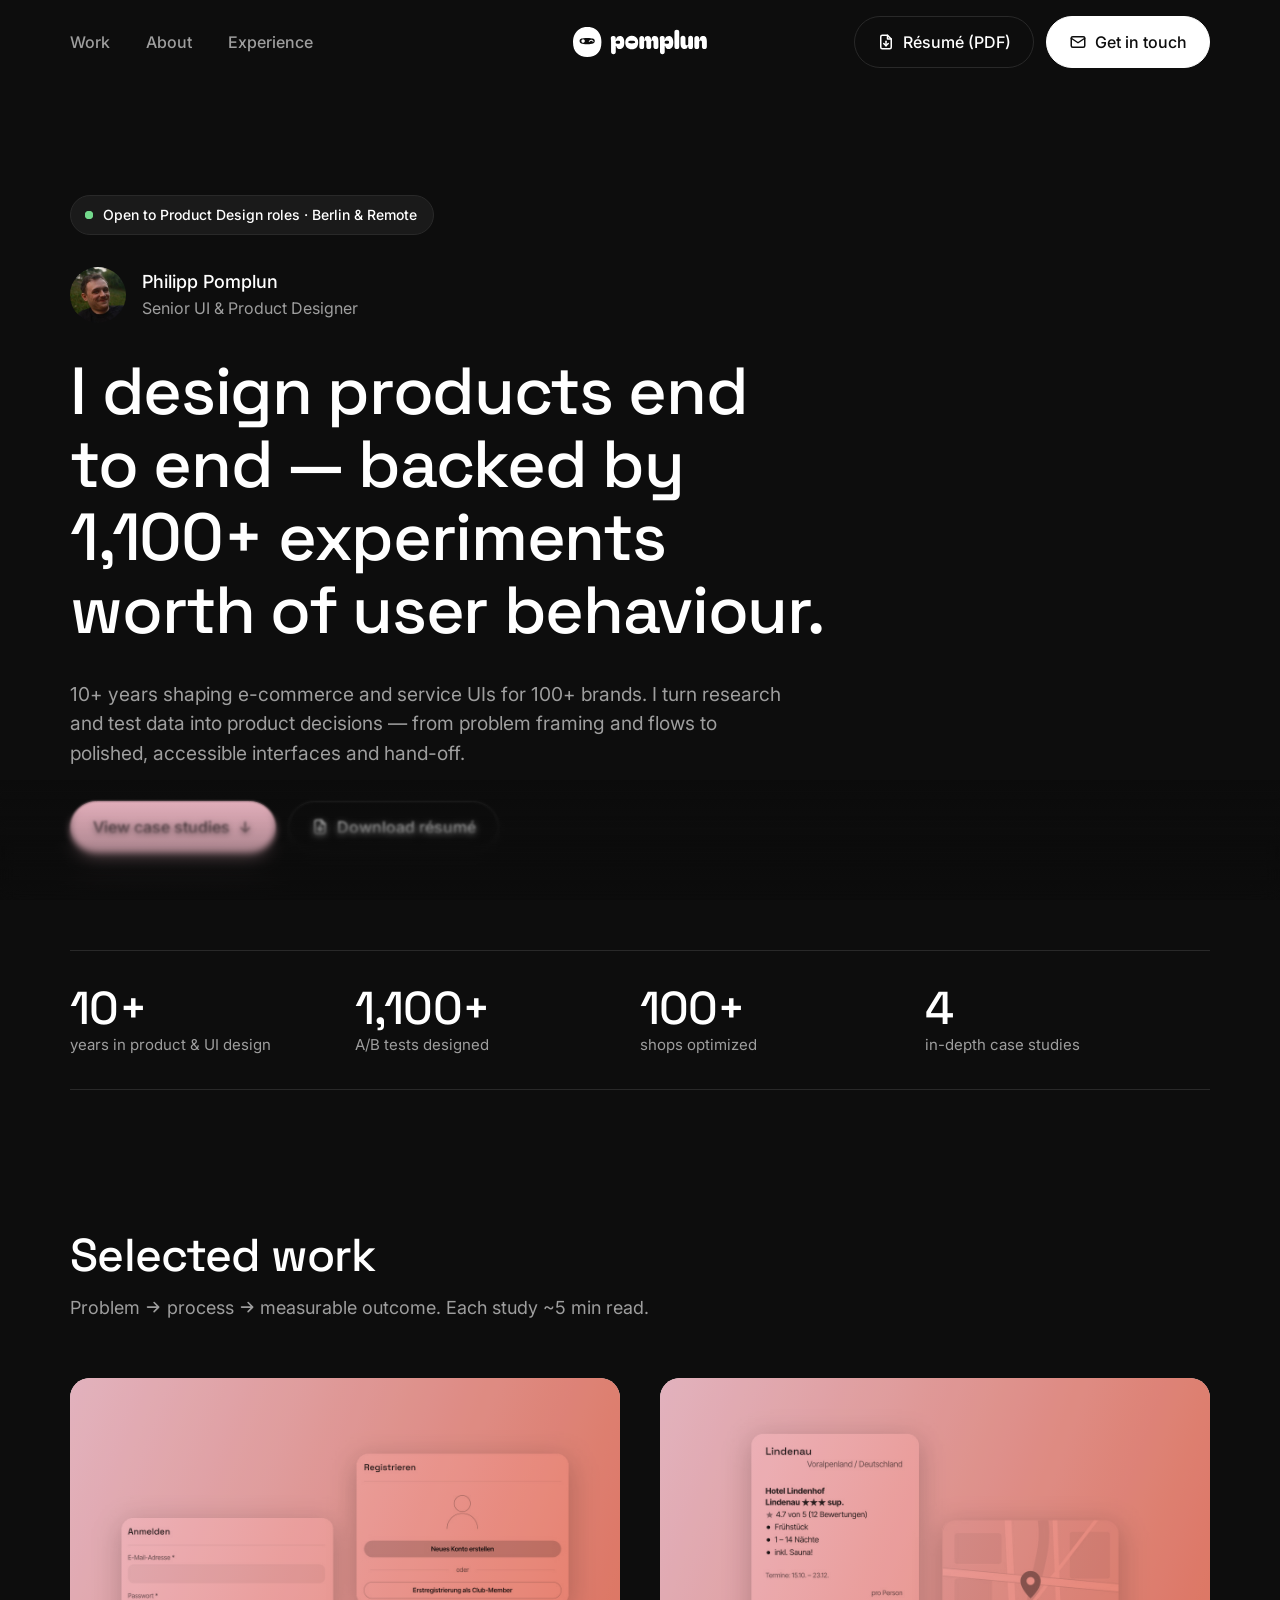
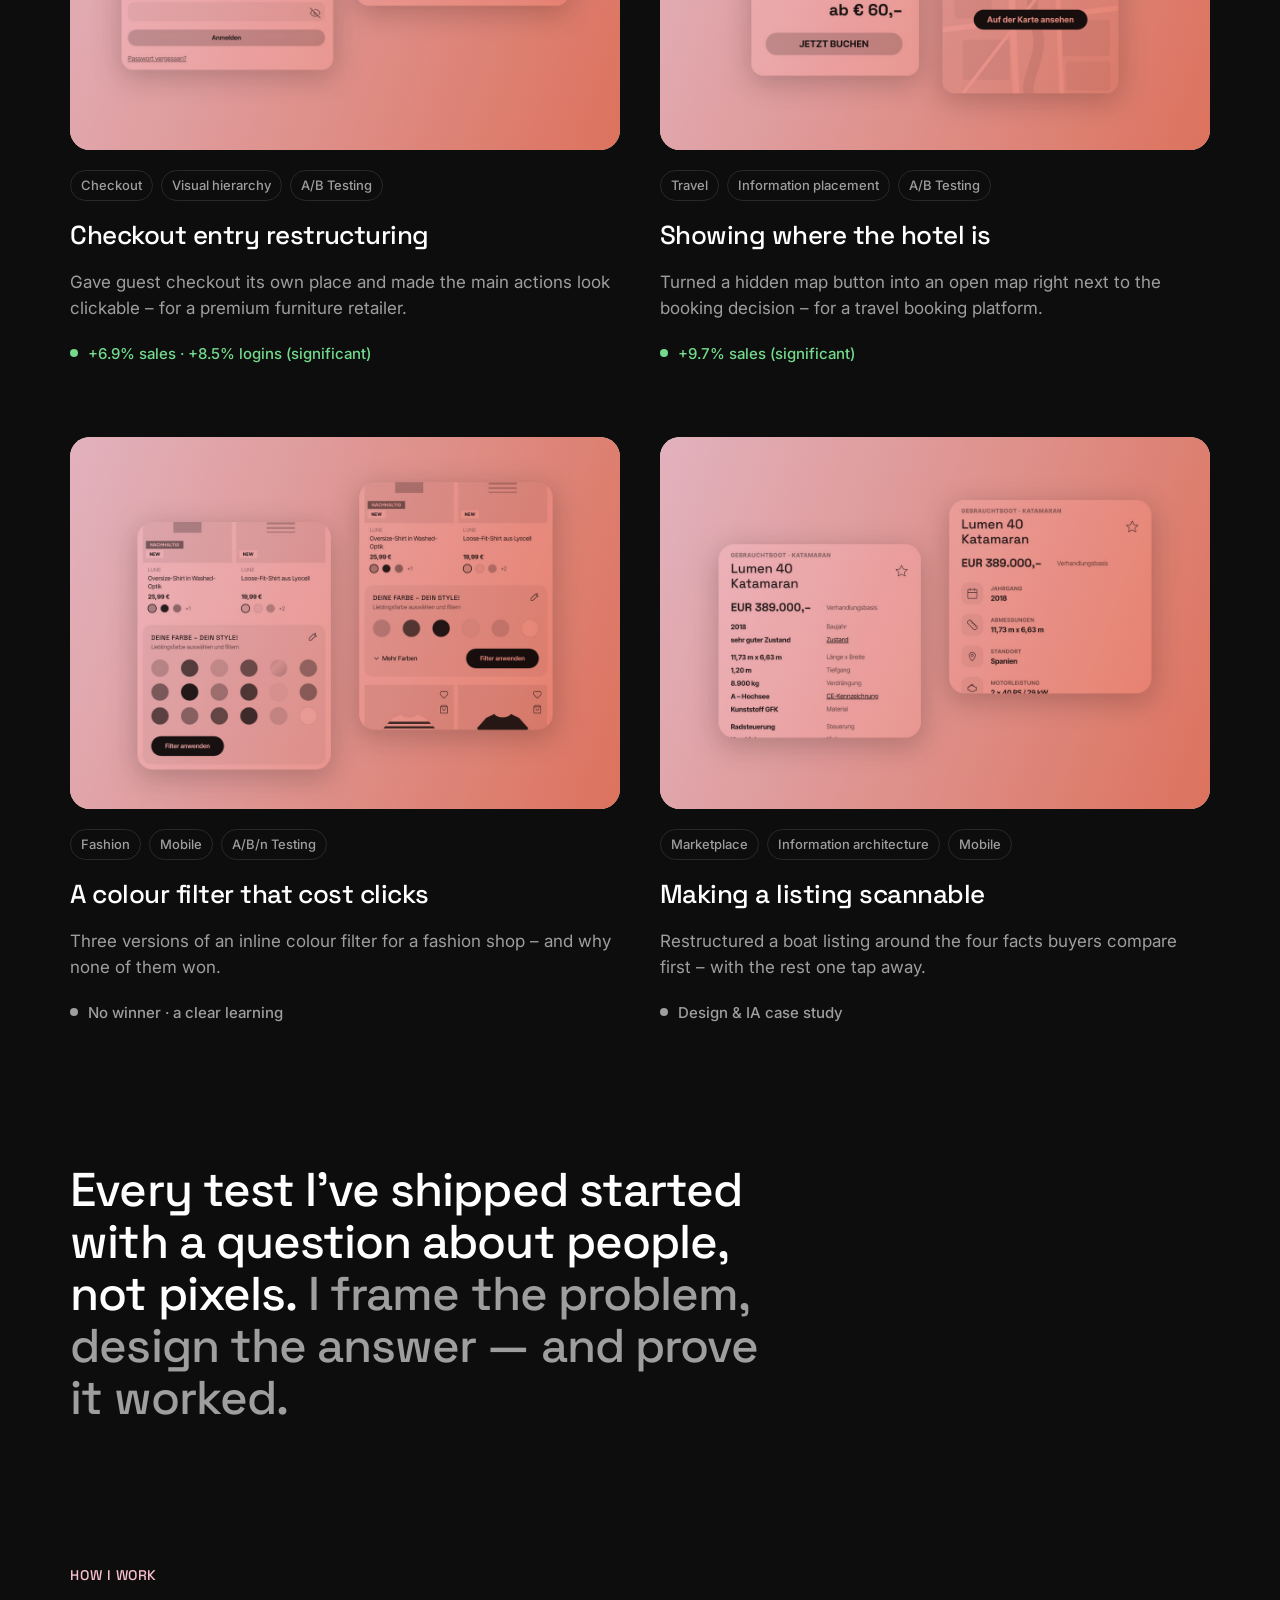
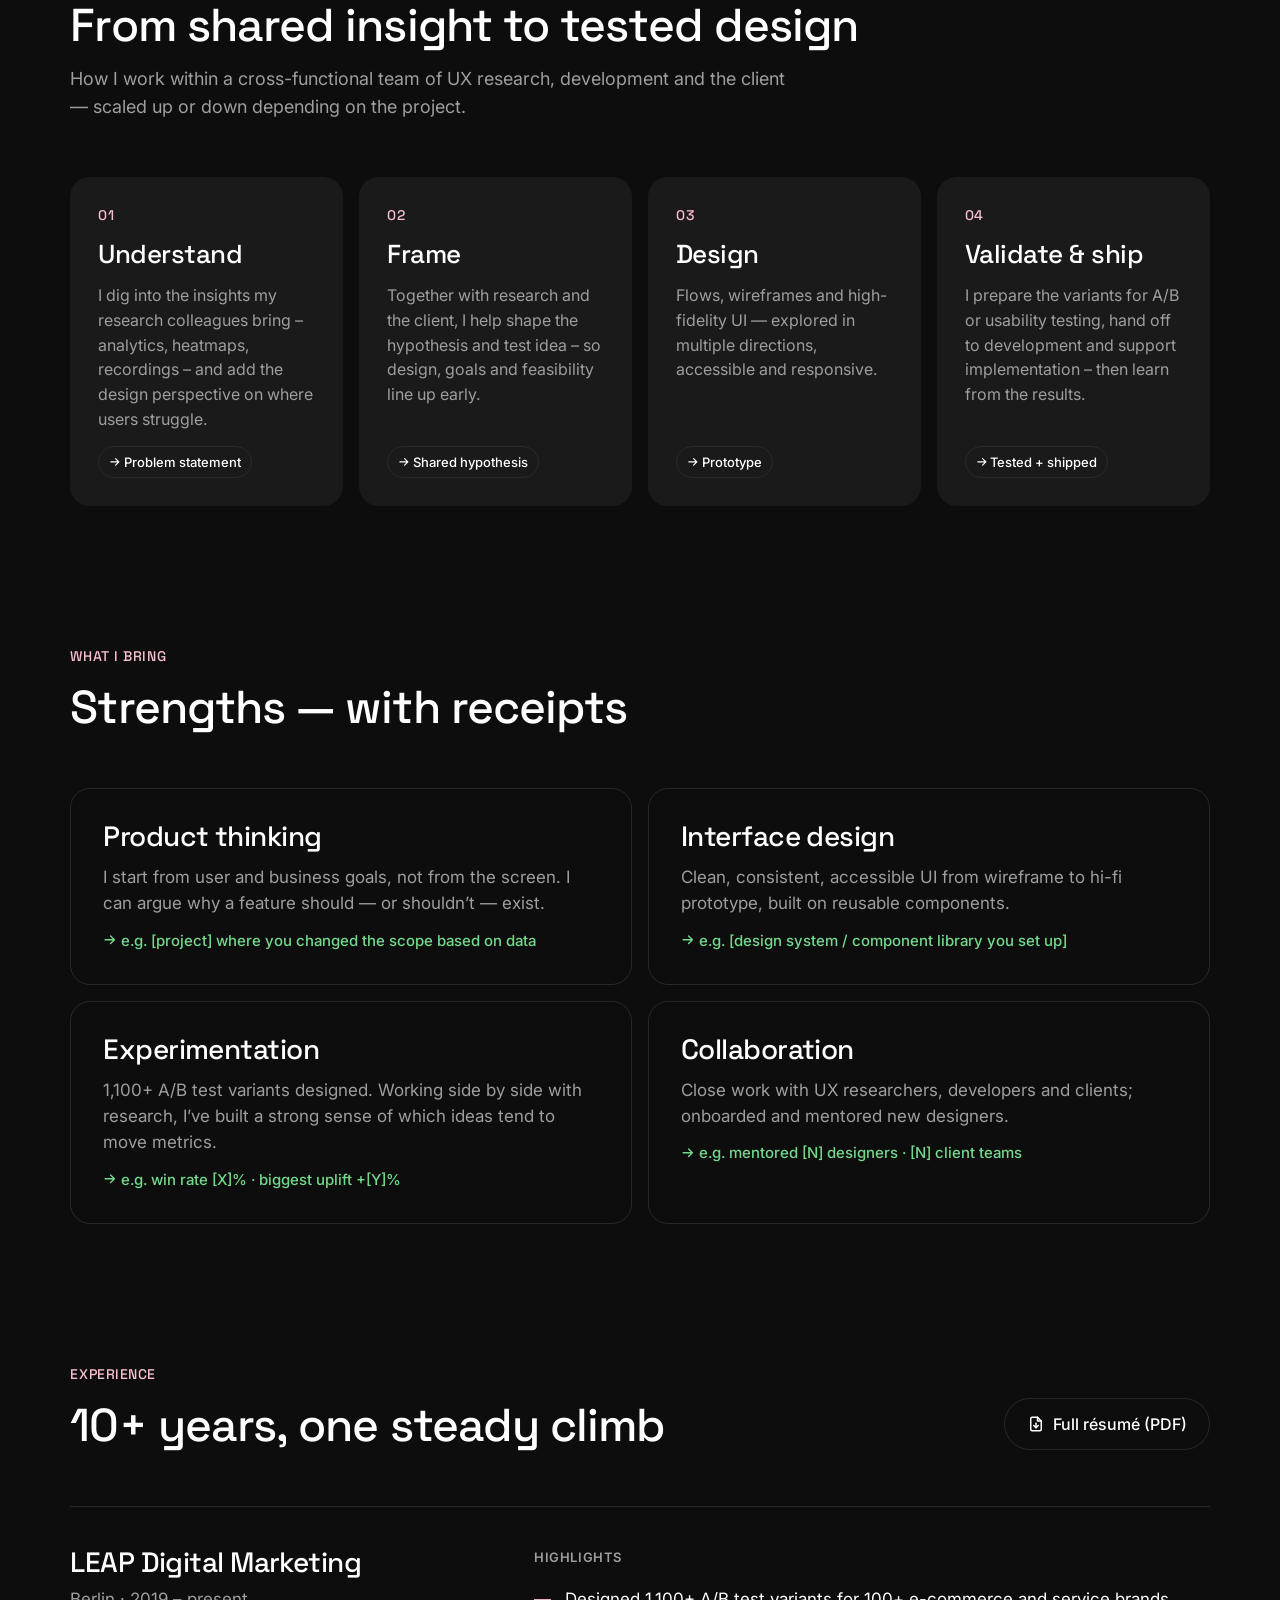
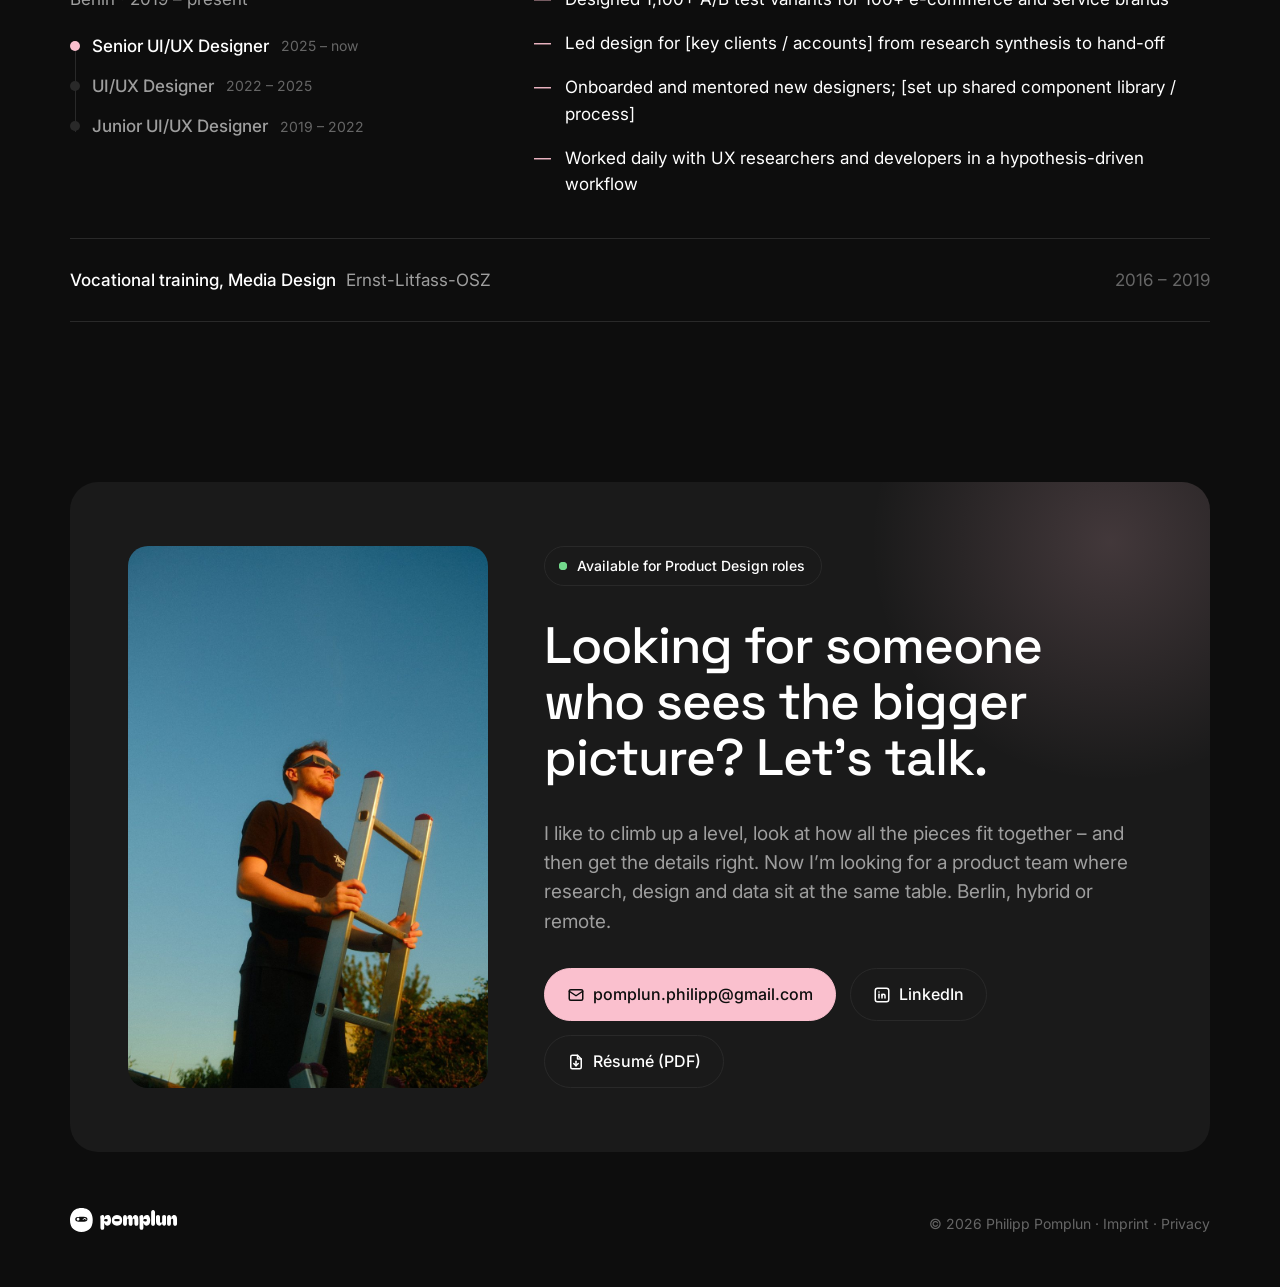
==== commit a68c5fdc: "Process copy: reflect collaborative role in research and evaluation Co-Authored-By: Claude Opus 5.5 " ====
--- a/index.html
+++ b/index.html
@@ -122,14 +122,14 @@
     <section>
       <div class="sec-head reveal">
         <span class="eyebrow">How I work</span>
-        <h2 class="display">From messy problem to measured result</h2>
-        <p>The process behind every case study above — scaled up or down depending on the project.</p>
+        <h2 class="display">From shared insight to tested design</h2>
+        <p>How I work within a cross-functional team of UX research, development and the client — scaled up or down depending on the project.</p>
       </div>
       <div class="process">
-        <div class="step reveal" style="--d:0s"><span class="eyebrow">01</span><h3 class="display">Understand</h3><p>Analytics, heatmaps, session recordings and stakeholder talks to find where users actually struggle.</p><span class="chip"><svg class="arr" viewBox="0 0 16 16" aria-hidden="true"><path d="M2.5 8h11M9 3.5 13.5 8 9 12.5" fill="none" stroke="currentColor" stroke-width="1.6" stroke-linecap="round" stroke-linejoin="round"/></svg> Problem statement</span></div>
-        <div class="step reveal" style="--d:.1s"><span class="eyebrow">02</span><h3 class="display">Frame</h3><p>Turn insights into a clear hypothesis and success metrics, aligned with PM and dev before designing.</p><span class="chip"><svg class="arr" viewBox="0 0 16 16" aria-hidden="true"><path d="M2.5 8h11M9 3.5 13.5 8 9 12.5" fill="none" stroke="currentColor" stroke-width="1.6" stroke-linecap="round" stroke-linejoin="round"/></svg> Hypothesis + KPIs</span></div>
+        <div class="step reveal" style="--d:0s"><span class="eyebrow">01</span><h3 class="display">Understand</h3><p>I dig into the insights my research colleagues bring – analytics, heatmaps, recordings – and add the design perspective on where users struggle.</p><span class="chip"><svg class="arr" viewBox="0 0 16 16" aria-hidden="true"><path d="M2.5 8h11M9 3.5 13.5 8 9 12.5" fill="none" stroke="currentColor" stroke-width="1.6" stroke-linecap="round" stroke-linejoin="round"/></svg> Problem statement</span></div>
+        <div class="step reveal" style="--d:.1s"><span class="eyebrow">02</span><h3 class="display">Frame</h3><p>Together with research and the client, I help shape the hypothesis and test idea – so design, goals and feasibility line up early.</p><span class="chip"><svg class="arr" viewBox="0 0 16 16" aria-hidden="true"><path d="M2.5 8h11M9 3.5 13.5 8 9 12.5" fill="none" stroke="currentColor" stroke-width="1.6" stroke-linecap="round" stroke-linejoin="round"/></svg> Shared hypothesis</span></div>
         <div class="step reveal" style="--d:.2s"><span class="eyebrow">03</span><h3 class="display">Design</h3><p>Flows, wireframes and high-fidelity UI — explored in multiple directions, accessible and responsive.</p><span class="chip"><svg class="arr" viewBox="0 0 16 16" aria-hidden="true"><path d="M2.5 8h11M9 3.5 13.5 8 9 12.5" fill="none" stroke="currentColor" stroke-width="1.6" stroke-linecap="round" stroke-linejoin="round"/></svg> Prototype</span></div>
-        <div class="step reveal" style="--d:.3s"><span class="eyebrow">04</span><h3 class="display">Validate &amp; ship</h3><p>A/B test or usability test, then hand-off and support through implementation.</p><span class="chip"><svg class="arr" viewBox="0 0 16 16" aria-hidden="true"><path d="M2.5 8h11M9 3.5 13.5 8 9 12.5" fill="none" stroke="currentColor" stroke-width="1.6" stroke-linecap="round" stroke-linejoin="round"/></svg> Shipped + measured</span></div>
+        <div class="step reveal" style="--d:.3s"><span class="eyebrow">04</span><h3 class="display">Validate &amp; ship</h3><p>I prepare the variants for A/B or usability testing, hand off to development and support implementation – then learn from the results.</p><span class="chip"><svg class="arr" viewBox="0 0 16 16" aria-hidden="true"><path d="M2.5 8h11M9 3.5 13.5 8 9 12.5" fill="none" stroke="currentColor" stroke-width="1.6" stroke-linecap="round" stroke-linejoin="round"/></svg> Tested + shipped</span></div>
       </div>
     </section>
 
@@ -142,7 +142,7 @@
       <div class="strengths">
         <div class="strength reveal" style="--d:0s"><h3 class="display">Product thinking</h3><p>I start from user and business goals, not from the screen. I can argue why a feature should — or shouldn’t — exist.</p><span class="proof"><svg class="arr" viewBox="0 0 16 16" aria-hidden="true"><path d="M2.5 8h11M9 3.5 13.5 8 9 12.5" fill="none" stroke="currentColor" stroke-width="1.6" stroke-linecap="round" stroke-linejoin="round"/></svg> e.g. [project] where you changed the scope based on data</span></div>
         <div class="strength reveal" style="--d:.1s"><h3 class="display">Interface design</h3><p>Clean, consistent, accessible UI from wireframe to hi-fi prototype, built on reusable components.</p><span class="proof"><svg class="arr" viewBox="0 0 16 16" aria-hidden="true"><path d="M2.5 8h11M9 3.5 13.5 8 9 12.5" fill="none" stroke="currentColor" stroke-width="1.6" stroke-linecap="round" stroke-linejoin="round"/></svg> e.g. [design system / component library you set up]</span></div>
-        <div class="strength reveal" style="--d:0s"><h3 class="display">Experimentation</h3><p>1,100+ A/B tests designed. I know which ideas move metrics and how to set up tests that give clear answers.</p><span class="proof"><svg class="arr" viewBox="0 0 16 16" aria-hidden="true"><path d="M2.5 8h11M9 3.5 13.5 8 9 12.5" fill="none" stroke="currentColor" stroke-width="1.6" stroke-linecap="round" stroke-linejoin="round"/></svg> e.g. win rate [X]% · biggest uplift +[Y]%</span></div>
+        <div class="strength reveal" style="--d:0s"><h3 class="display">Experimentation</h3><p>1,100+ A/B test variants designed. Working side by side with research, I’ve built a strong sense of which ideas tend to move metrics.</p><span class="proof"><svg class="arr" viewBox="0 0 16 16" aria-hidden="true"><path d="M2.5 8h11M9 3.5 13.5 8 9 12.5" fill="none" stroke="currentColor" stroke-width="1.6" stroke-linecap="round" stroke-linejoin="round"/></svg> e.g. win rate [X]% · biggest uplift +[Y]%</span></div>
         <div class="strength reveal" style="--d:.1s"><h3 class="display">Collaboration</h3><p>Close work with UX researchers, developers and clients; onboarded and mentored new designers.</p><span class="proof"><svg class="arr" viewBox="0 0 16 16" aria-hidden="true"><path d="M2.5 8h11M9 3.5 13.5 8 9 12.5" fill="none" stroke="currentColor" stroke-width="1.6" stroke-linecap="round" stroke-linejoin="round"/></svg> e.g. mentored [N] designers · [N] client teams</span></div>
       </div>
     </section>
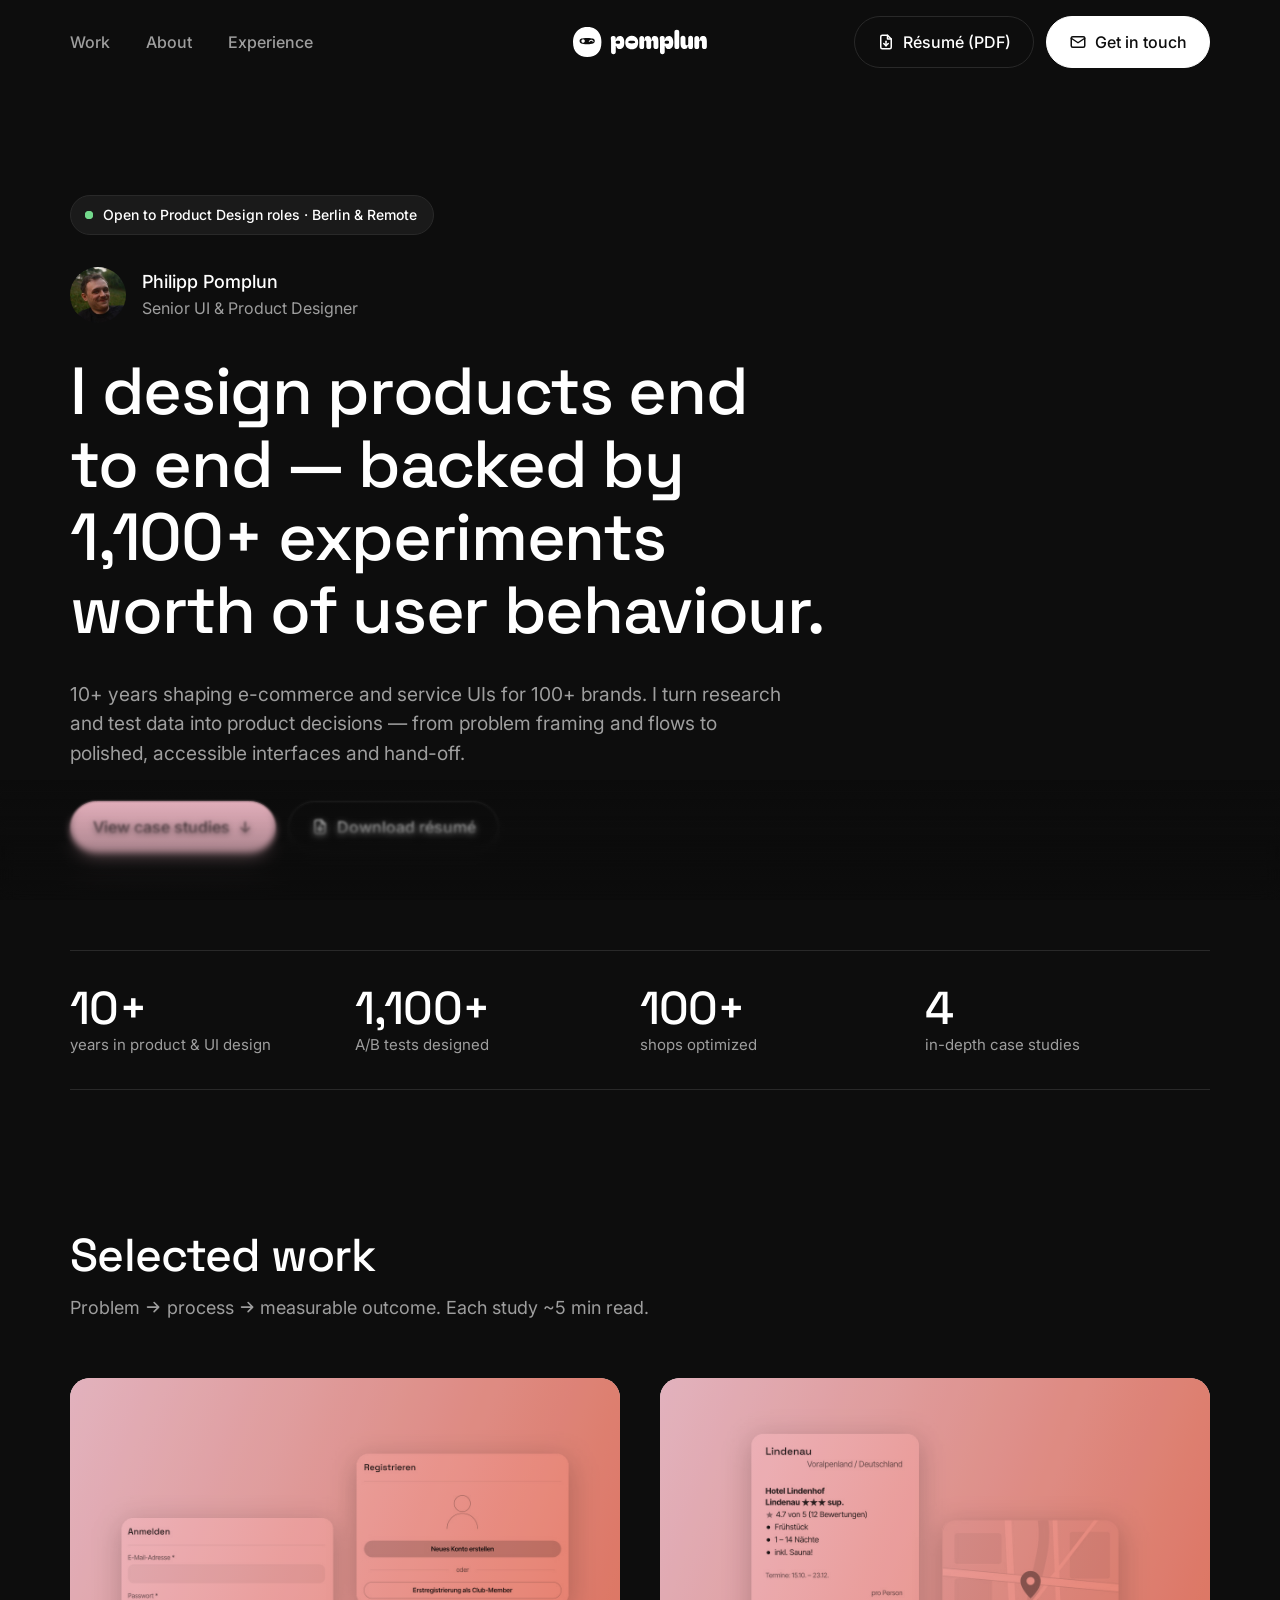
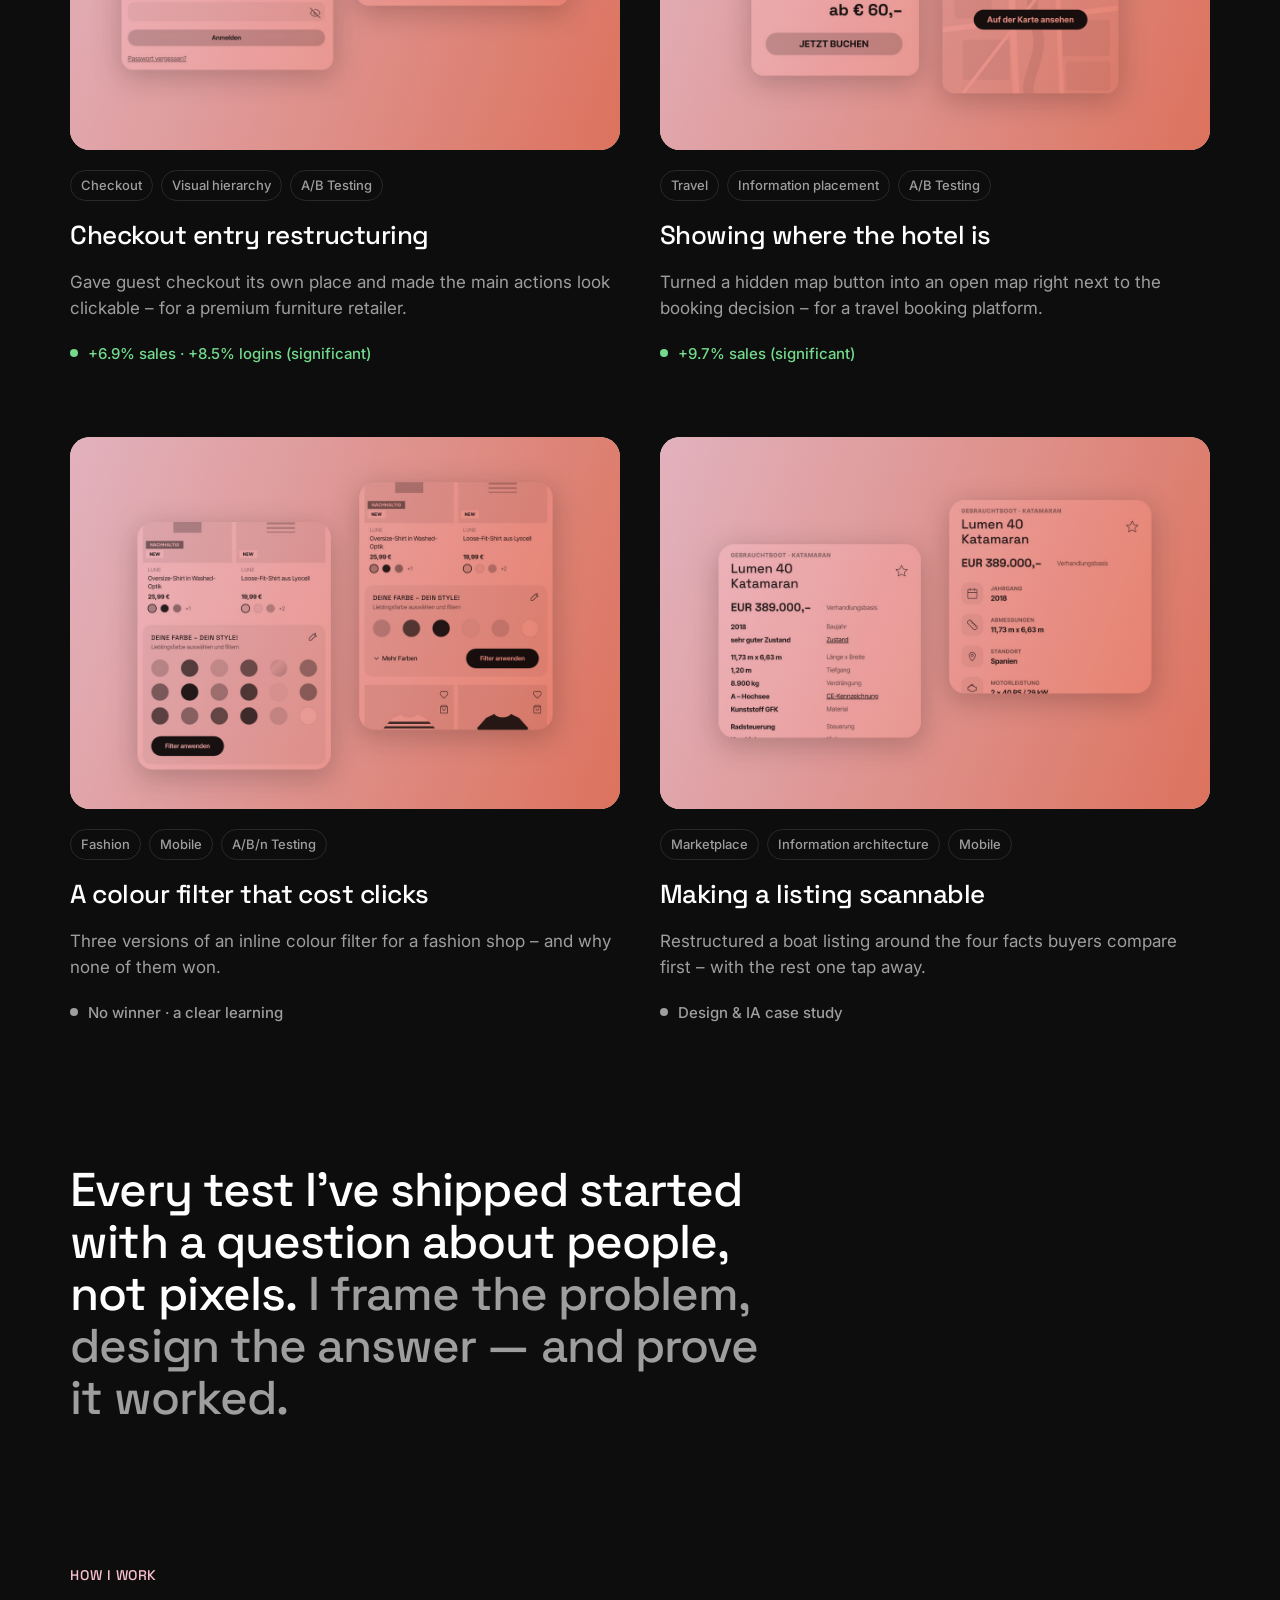
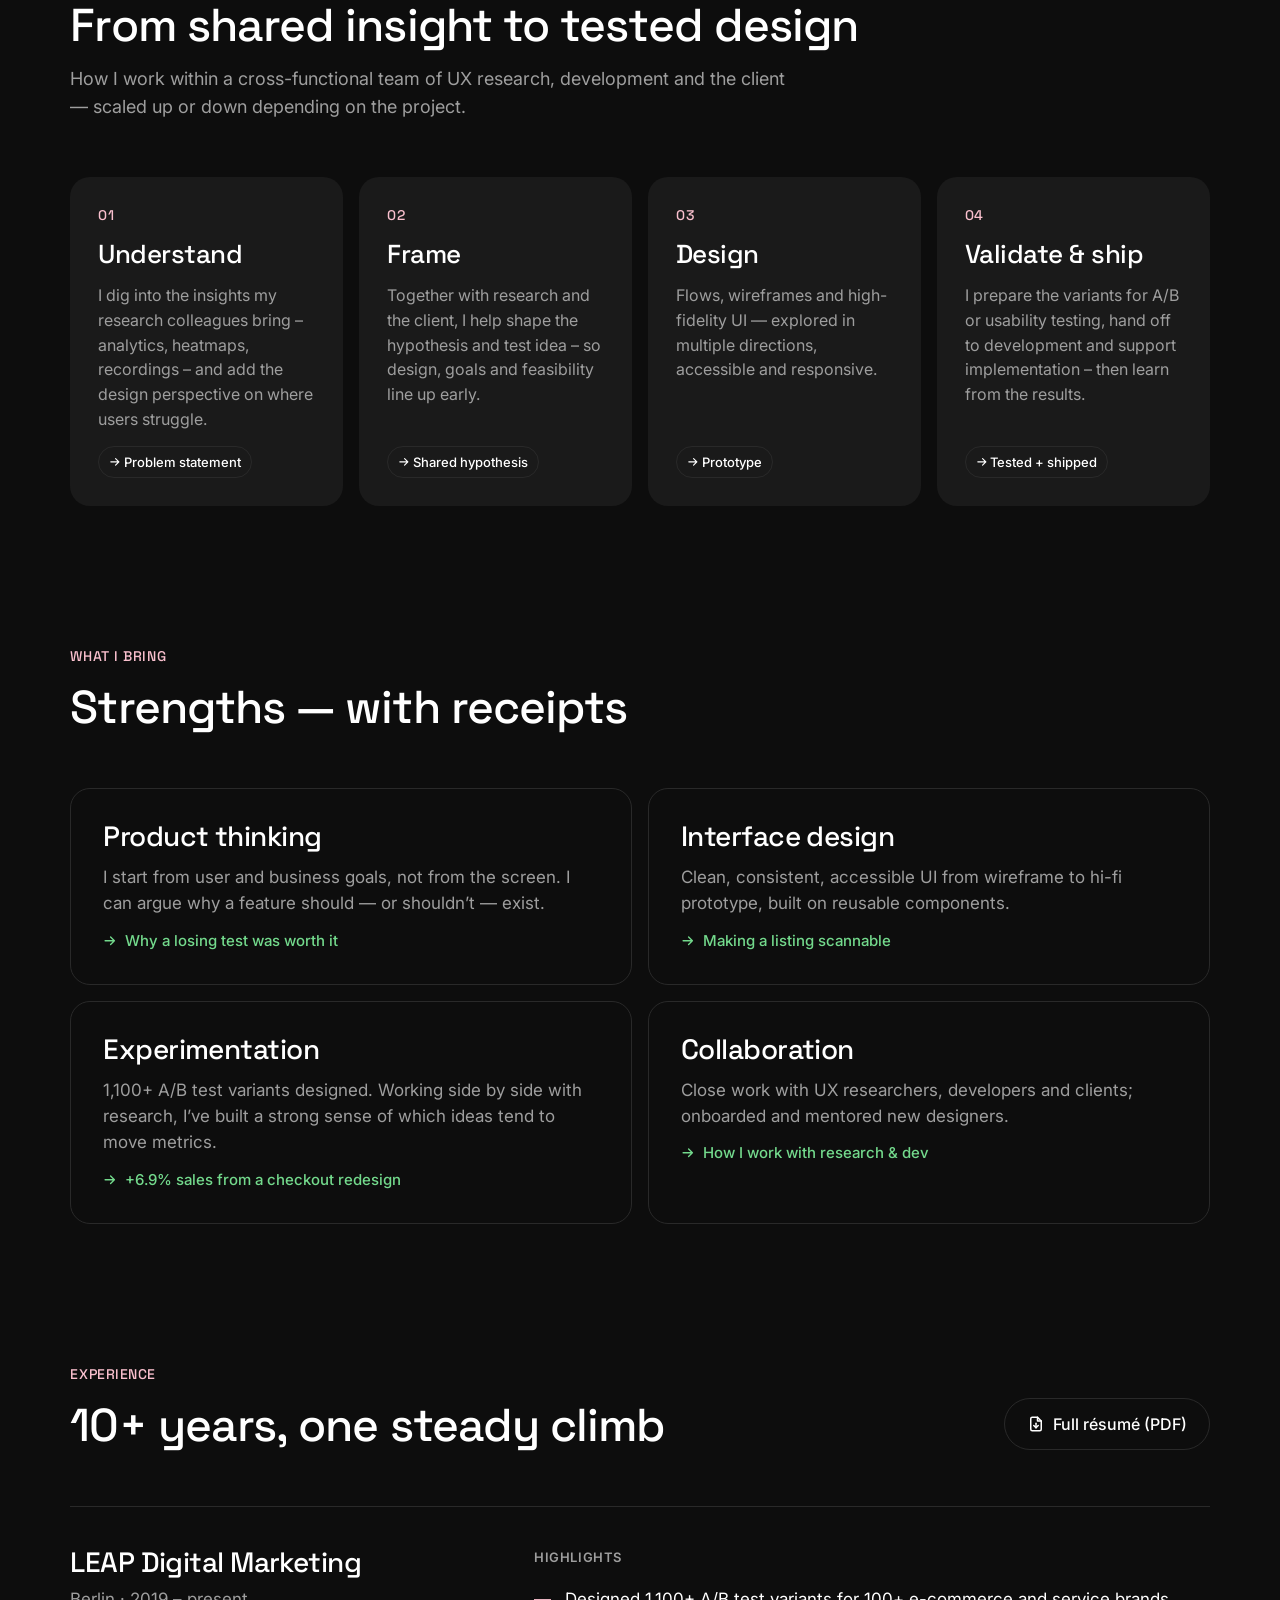
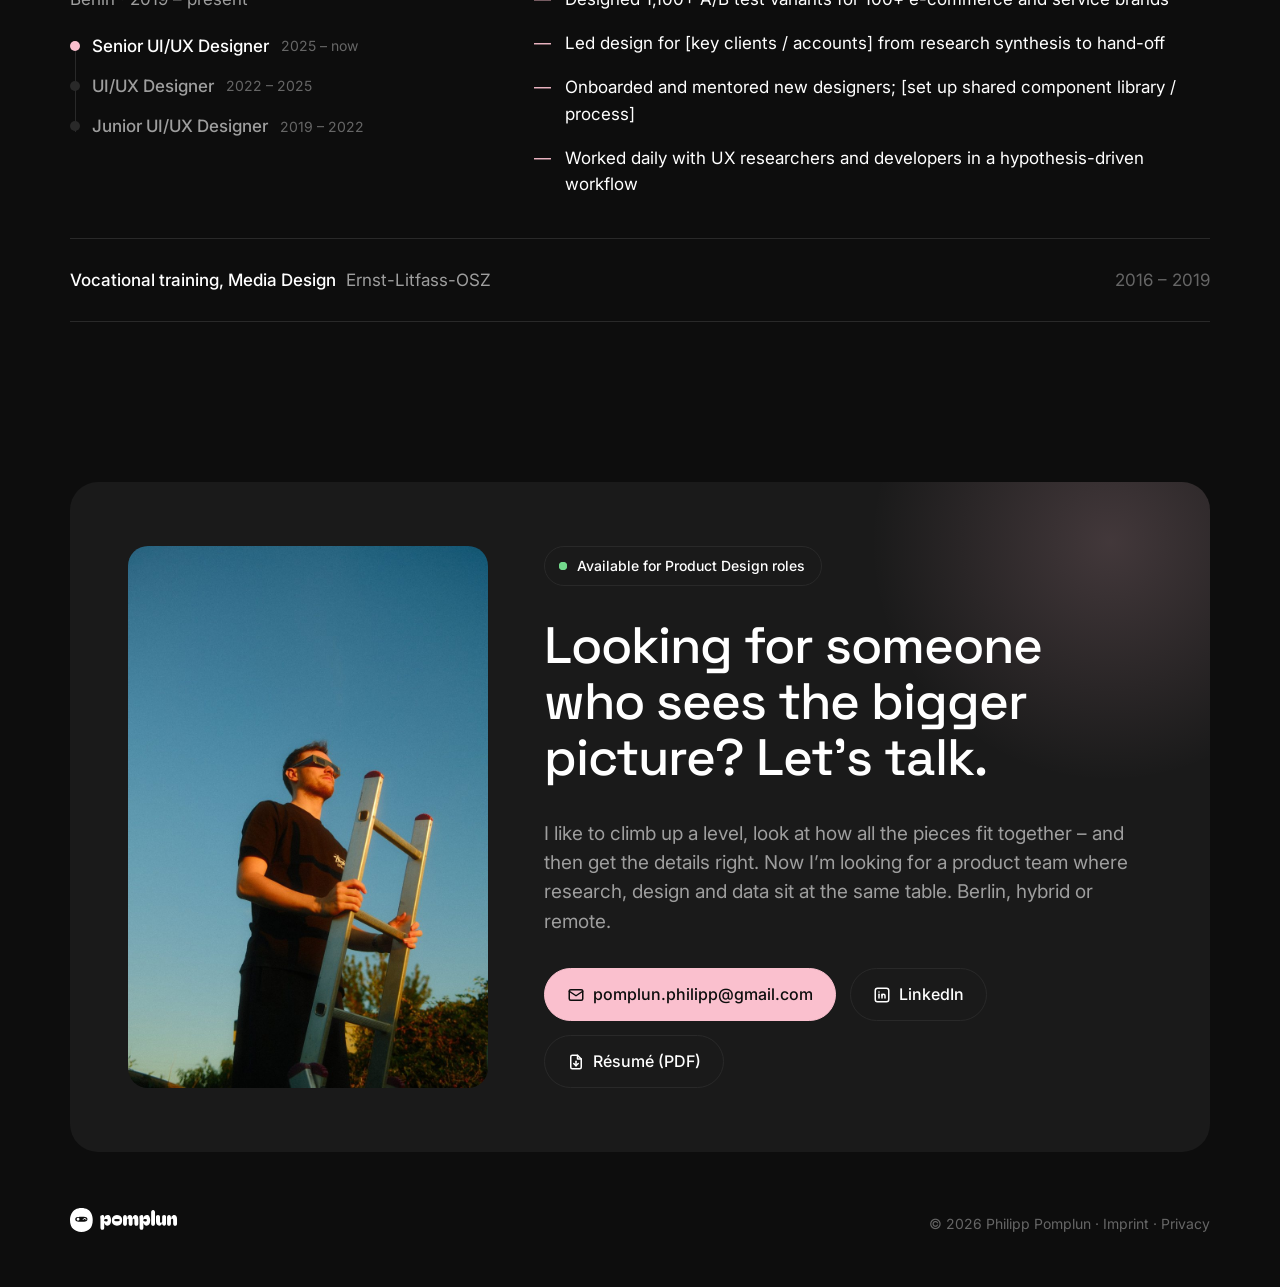
==== commit 5a6bb473: "Strength receipts link to case studies Co-Authored-By: Claude Opus 5.5 <noreply@anthropic.com> Claud" ====
--- a/index.html
+++ b/index.html
@@ -119,7 +119,7 @@
     </section>
 
     <!-- HOW I WORK -->
-    <section>
+    <section id="process">
       <div class="sec-head reveal">
         <span class="eyebrow">How I work</span>
         <h2 class="display">From shared insight to tested design</h2>
@@ -140,10 +140,10 @@
         <h2 class="display">Strengths — with receipts</h2>
       </div>
       <div class="strengths">
-        <div class="strength reveal" style="--d:0s"><h3 class="display">Product thinking</h3><p>I start from user and business goals, not from the screen. I can argue why a feature should — or shouldn’t — exist.</p><span class="proof"><svg class="arr" viewBox="0 0 16 16" aria-hidden="true"><path d="M2.5 8h11M9 3.5 13.5 8 9 12.5" fill="none" stroke="currentColor" stroke-width="1.6" stroke-linecap="round" stroke-linejoin="round"/></svg> e.g. [project] where you changed the scope based on data</span></div>
-        <div class="strength reveal" style="--d:.1s"><h3 class="display">Interface design</h3><p>Clean, consistent, accessible UI from wireframe to hi-fi prototype, built on reusable components.</p><span class="proof"><svg class="arr" viewBox="0 0 16 16" aria-hidden="true"><path d="M2.5 8h11M9 3.5 13.5 8 9 12.5" fill="none" stroke="currentColor" stroke-width="1.6" stroke-linecap="round" stroke-linejoin="round"/></svg> e.g. [design system / component library you set up]</span></div>
-        <div class="strength reveal" style="--d:0s"><h3 class="display">Experimentation</h3><p>1,100+ A/B test variants designed. Working side by side with research, I’ve built a strong sense of which ideas tend to move metrics.</p><span class="proof"><svg class="arr" viewBox="0 0 16 16" aria-hidden="true"><path d="M2.5 8h11M9 3.5 13.5 8 9 12.5" fill="none" stroke="currentColor" stroke-width="1.6" stroke-linecap="round" stroke-linejoin="round"/></svg> e.g. win rate [X]% · biggest uplift +[Y]%</span></div>
-        <div class="strength reveal" style="--d:.1s"><h3 class="display">Collaboration</h3><p>Close work with UX researchers, developers and clients; onboarded and mentored new designers.</p><span class="proof"><svg class="arr" viewBox="0 0 16 16" aria-hidden="true"><path d="M2.5 8h11M9 3.5 13.5 8 9 12.5" fill="none" stroke="currentColor" stroke-width="1.6" stroke-linecap="round" stroke-linejoin="round"/></svg> e.g. mentored [N] designers · [N] client teams</span></div>
+        <div class="strength reveal" style="--d:0s"><h3 class="display">Product thinking</h3><p>I start from user and business goals, not from the screen. I can argue why a feature should — or shouldn’t — exist.</p><a class="proof" href="color-filter.html"><svg class="arr" viewBox="0 0 16 16" aria-hidden="true"><path d="M2.5 8h11M9 3.5 13.5 8 9 12.5" fill="none" stroke="currentColor" stroke-width="1.6" stroke-linecap="round" stroke-linejoin="round"/></svg> <span>Why a losing test was worth it</span></a></div>
+        <div class="strength reveal" style="--d:.1s"><h3 class="display">Interface design</h3><p>Clean, consistent, accessible UI from wireframe to hi-fi prototype, built on reusable components.</p><a class="proof" href="boat-listing.html"><svg class="arr" viewBox="0 0 16 16" aria-hidden="true"><path d="M2.5 8h11M9 3.5 13.5 8 9 12.5" fill="none" stroke="currentColor" stroke-width="1.6" stroke-linecap="round" stroke-linejoin="round"/></svg> <span>Making a listing scannable</span></a></div>
+        <div class="strength reveal" style="--d:0s"><h3 class="display">Experimentation</h3><p>1,100+ A/B test variants designed. Working side by side with research, I’ve built a strong sense of which ideas tend to move metrics.</p><a class="proof" href="checkout.html"><svg class="arr" viewBox="0 0 16 16" aria-hidden="true"><path d="M2.5 8h11M9 3.5 13.5 8 9 12.5" fill="none" stroke="currentColor" stroke-width="1.6" stroke-linecap="round" stroke-linejoin="round"/></svg> <span>+6.9% sales from a checkout redesign</span></a></div>
+        <div class="strength reveal" style="--d:.1s"><h3 class="display">Collaboration</h3><p>Close work with UX researchers, developers and clients; onboarded and mentored new designers.</p><a class="proof" href="#process"><svg class="arr" viewBox="0 0 16 16" aria-hidden="true"><path d="M2.5 8h11M9 3.5 13.5 8 9 12.5" fill="none" stroke="currentColor" stroke-width="1.6" stroke-linecap="round" stroke-linejoin="round"/></svg> <span>How I work with research &amp; dev</span></a></div>
       </div>
     </section>
 
--- a/style.css
+++ b/style.css
@@ -112,7 +112,11 @@
   .strength:hover{border-color:#444}
   .strength h3{font-size:28px}
   .strength p{color:var(--muted)}
-  .strength .proof{color:var(--green);font-size:15px;font-weight:500}
+  .strength .proof{color:var(--green);font-size:15px;font-weight:500;display:inline-flex;align-items:center;gap:8px;align-self:flex-start}
+  .strength .proof .arr{transition:transform .3s var(--ease)}
+  .strength .proof span{background:linear-gradient(currentColor,currentColor) 0 100%/0 1px no-repeat;transition:background-size .3s var(--ease)}
+  .strength .proof:hover .arr{transform:translateX(3px)}
+  .strength .proof:hover span{background-size:100% 1px}
 
   /* Experience */
   .job{display:grid;grid-template-columns:400px 1fr;gap:64px;border-top:1px solid var(--line);padding:40px 0}
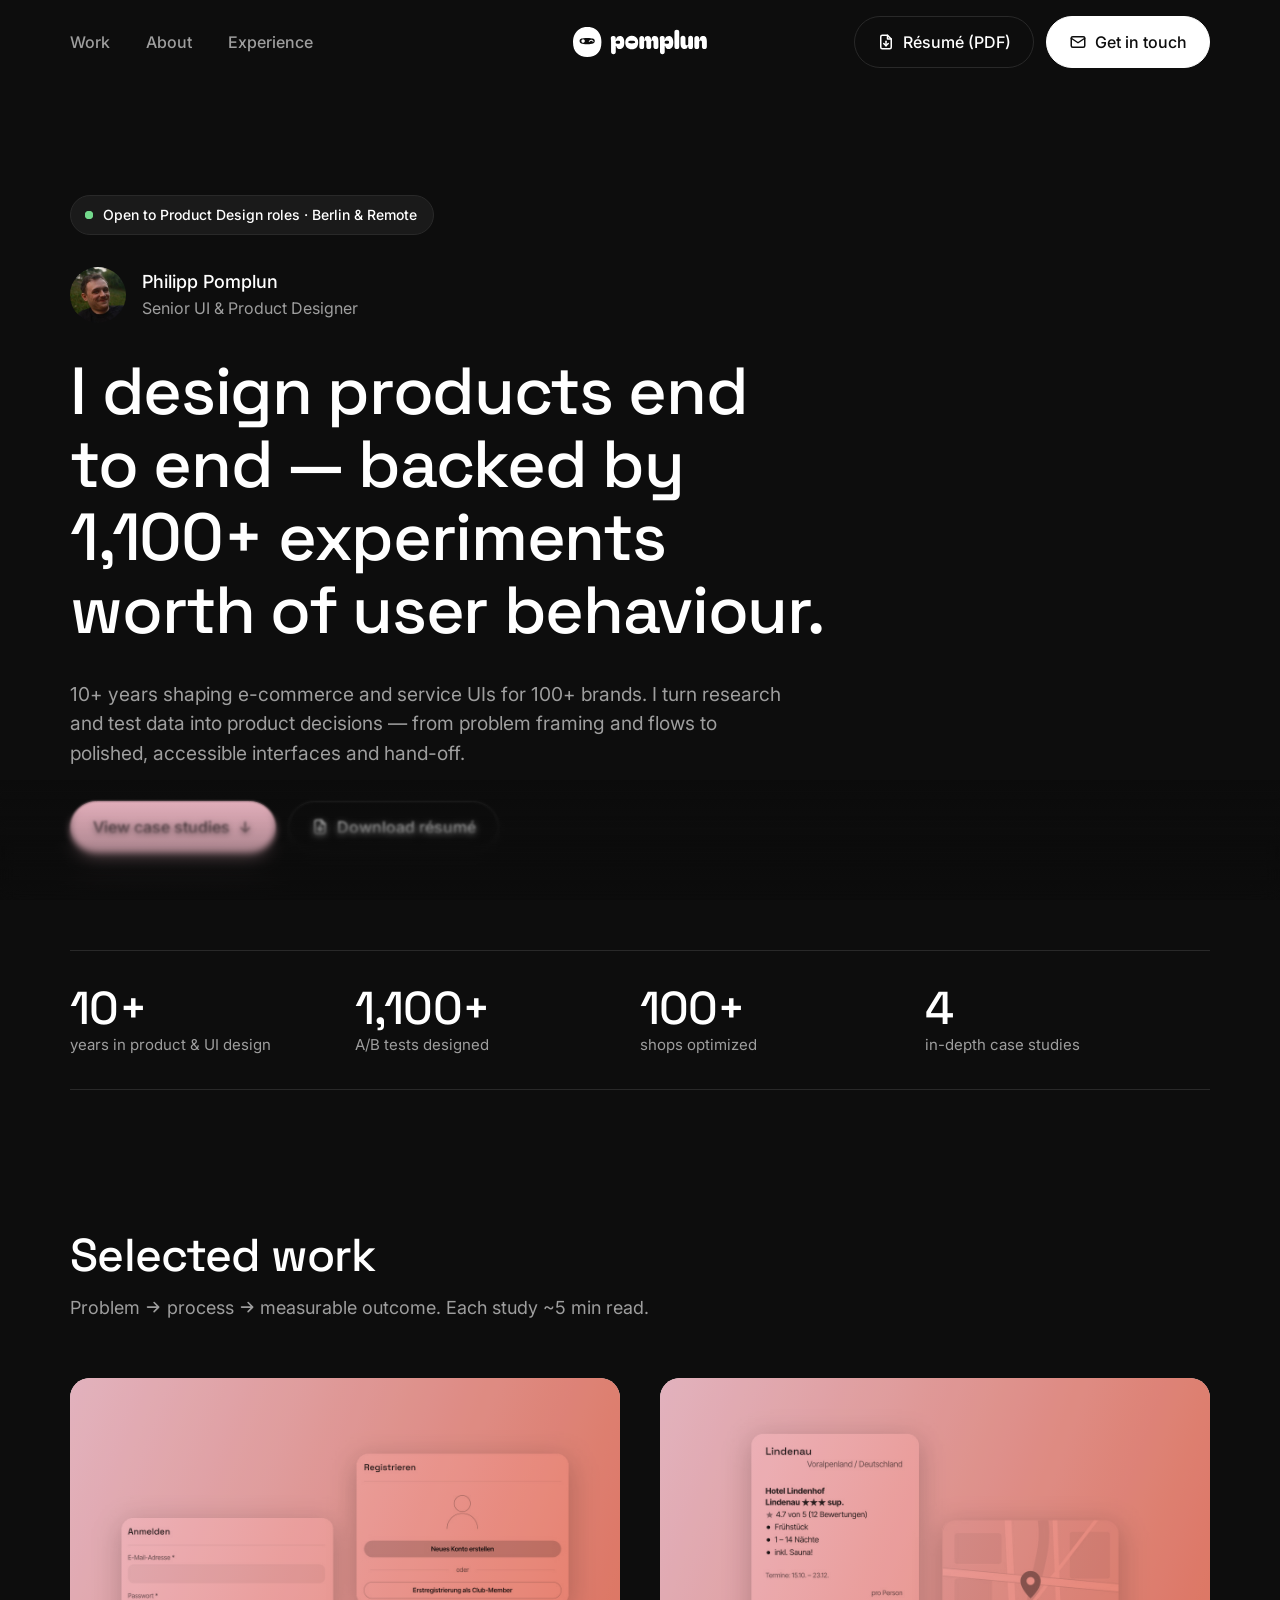
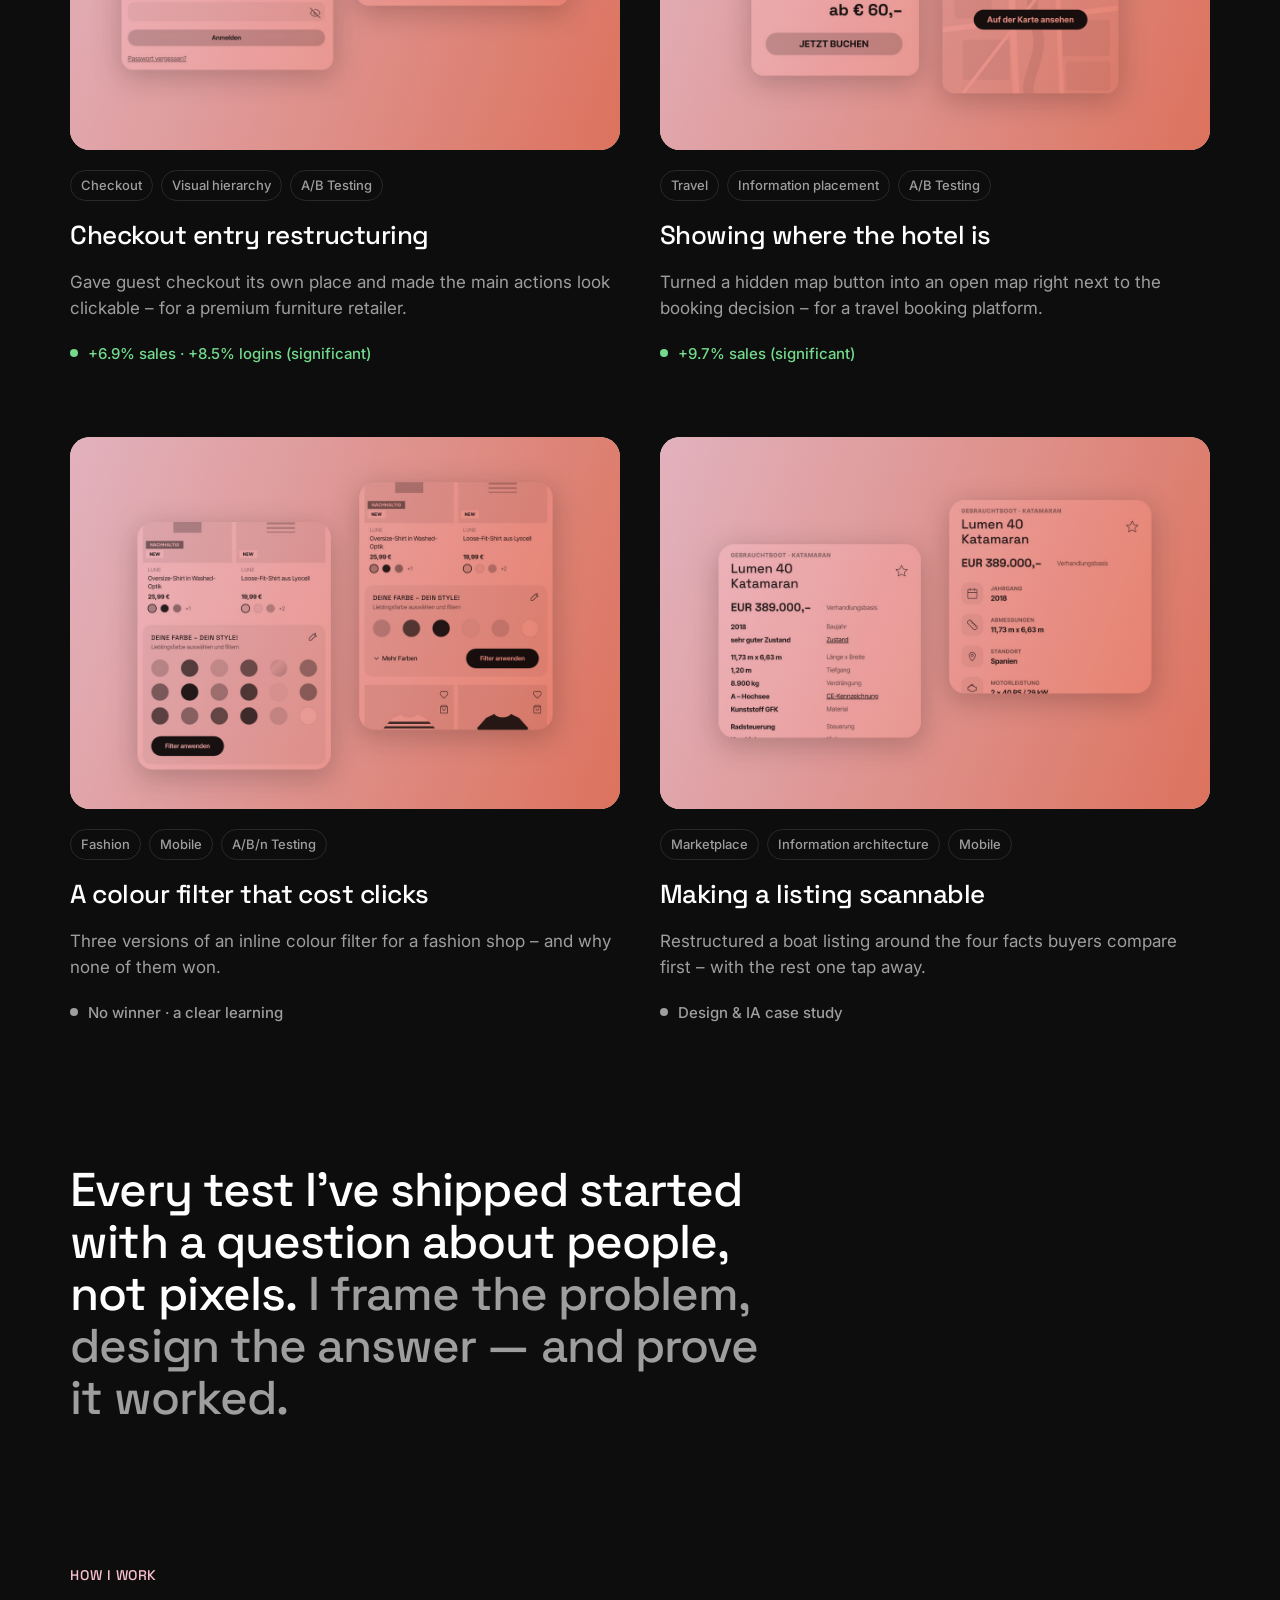
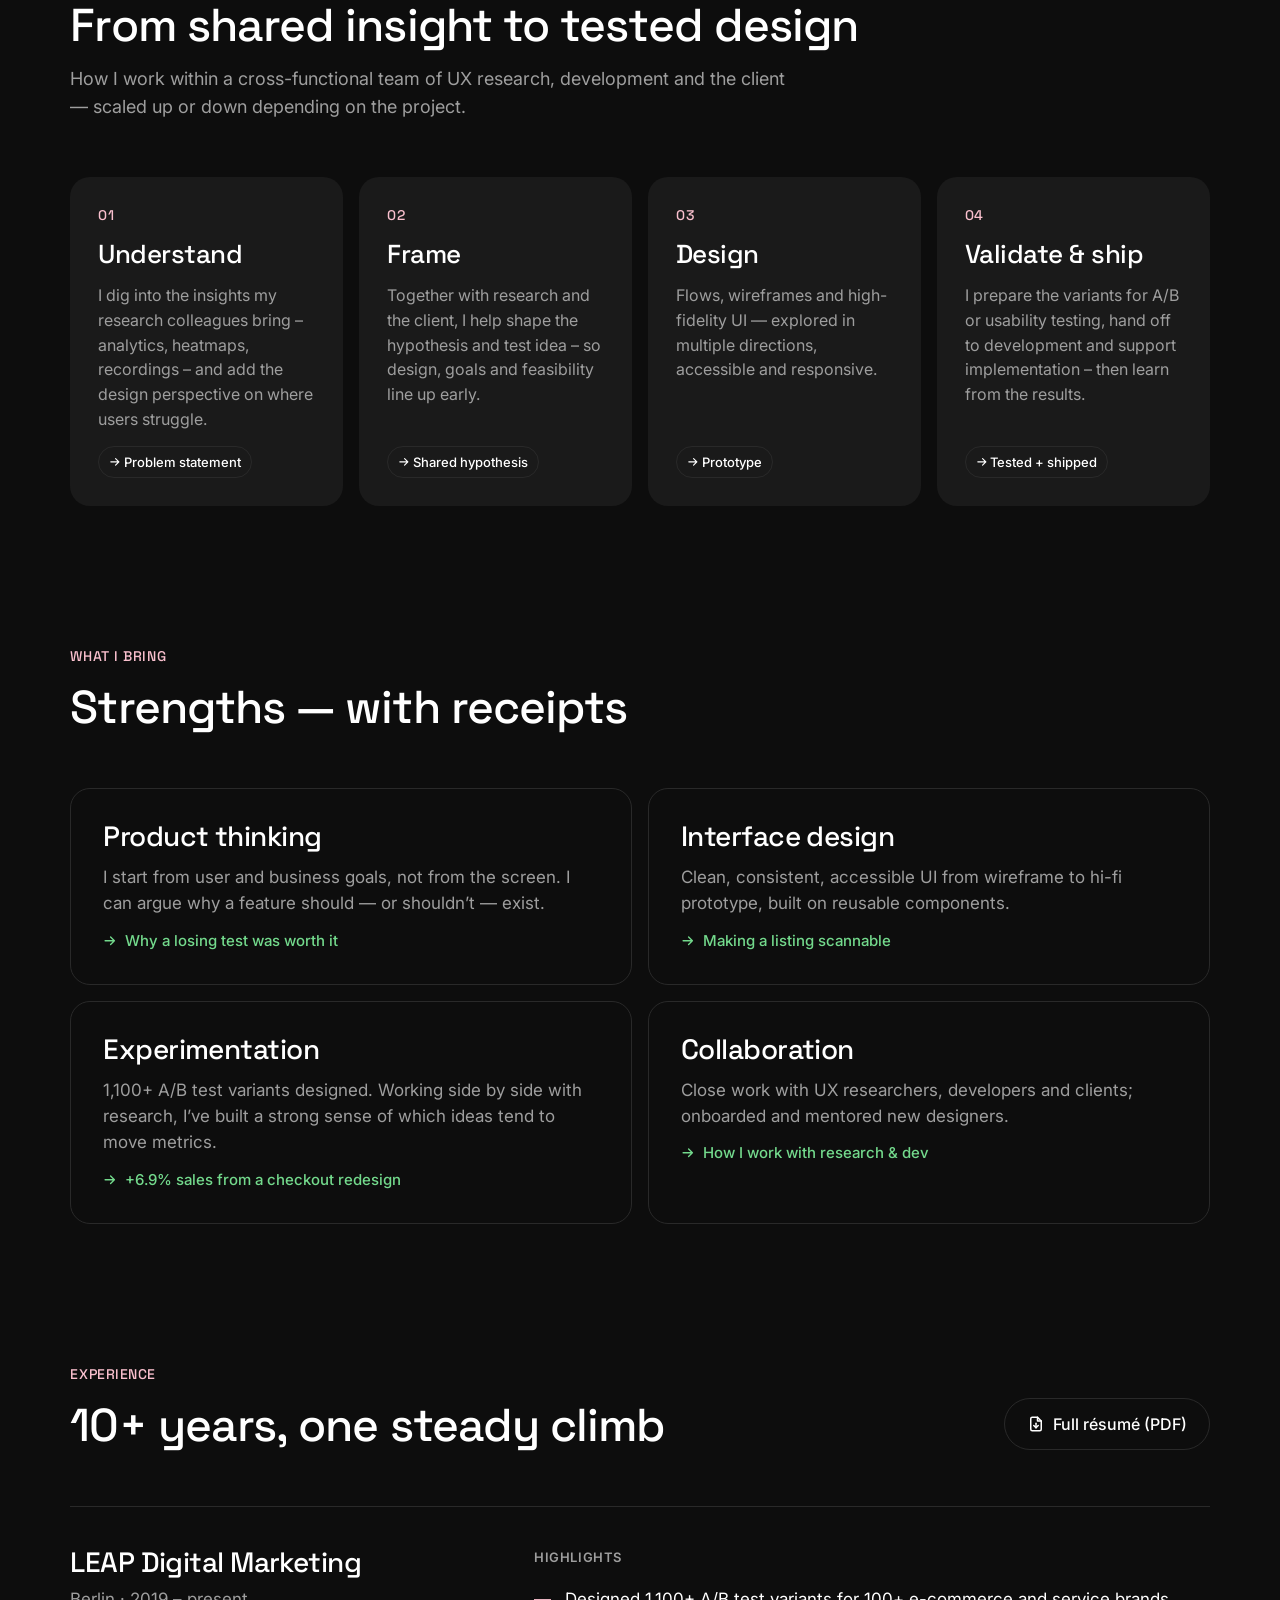
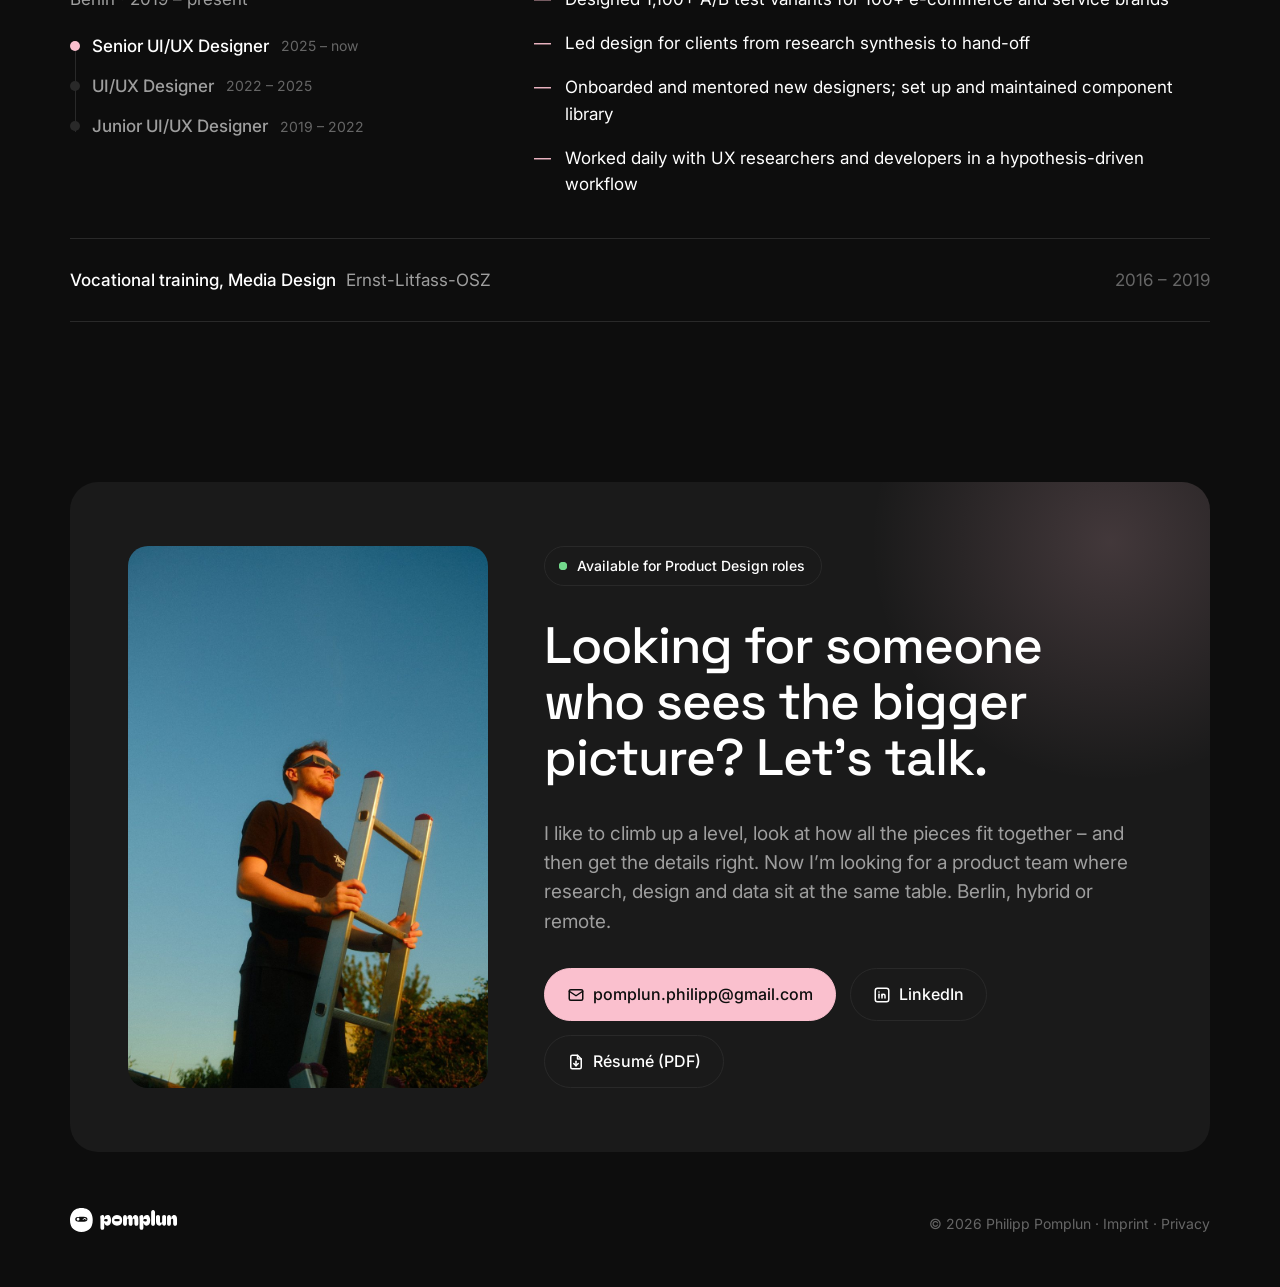
==== commit 1af1552b: "Fill experience highlights Co-Authored-By: Claude Opus 5.5 <noreply@anthropic.com> Claude-Session: h" ====
--- a/index.html
+++ b/index.html
@@ -170,8 +170,8 @@
           <div class="hl-title">HIGHLIGHTS</div>
           <ul class="hl">
             <li>Designed 1,100+ A/B test variants for 100+ e-commerce and service brands</li>
-            <li>Led design for [key clients / accounts] from research synthesis to hand-off</li>
-            <li>Onboarded and mentored new designers; [set up shared component library / process]</li>
+            <li>Led design for clients from research synthesis to hand-off</li>
+            <li>Onboarded and mentored new designers; set up and maintained component library</li>
             <li>Worked daily with UX researchers and developers in a hypothesis-driven workflow</li>
           </ul>
         </div>
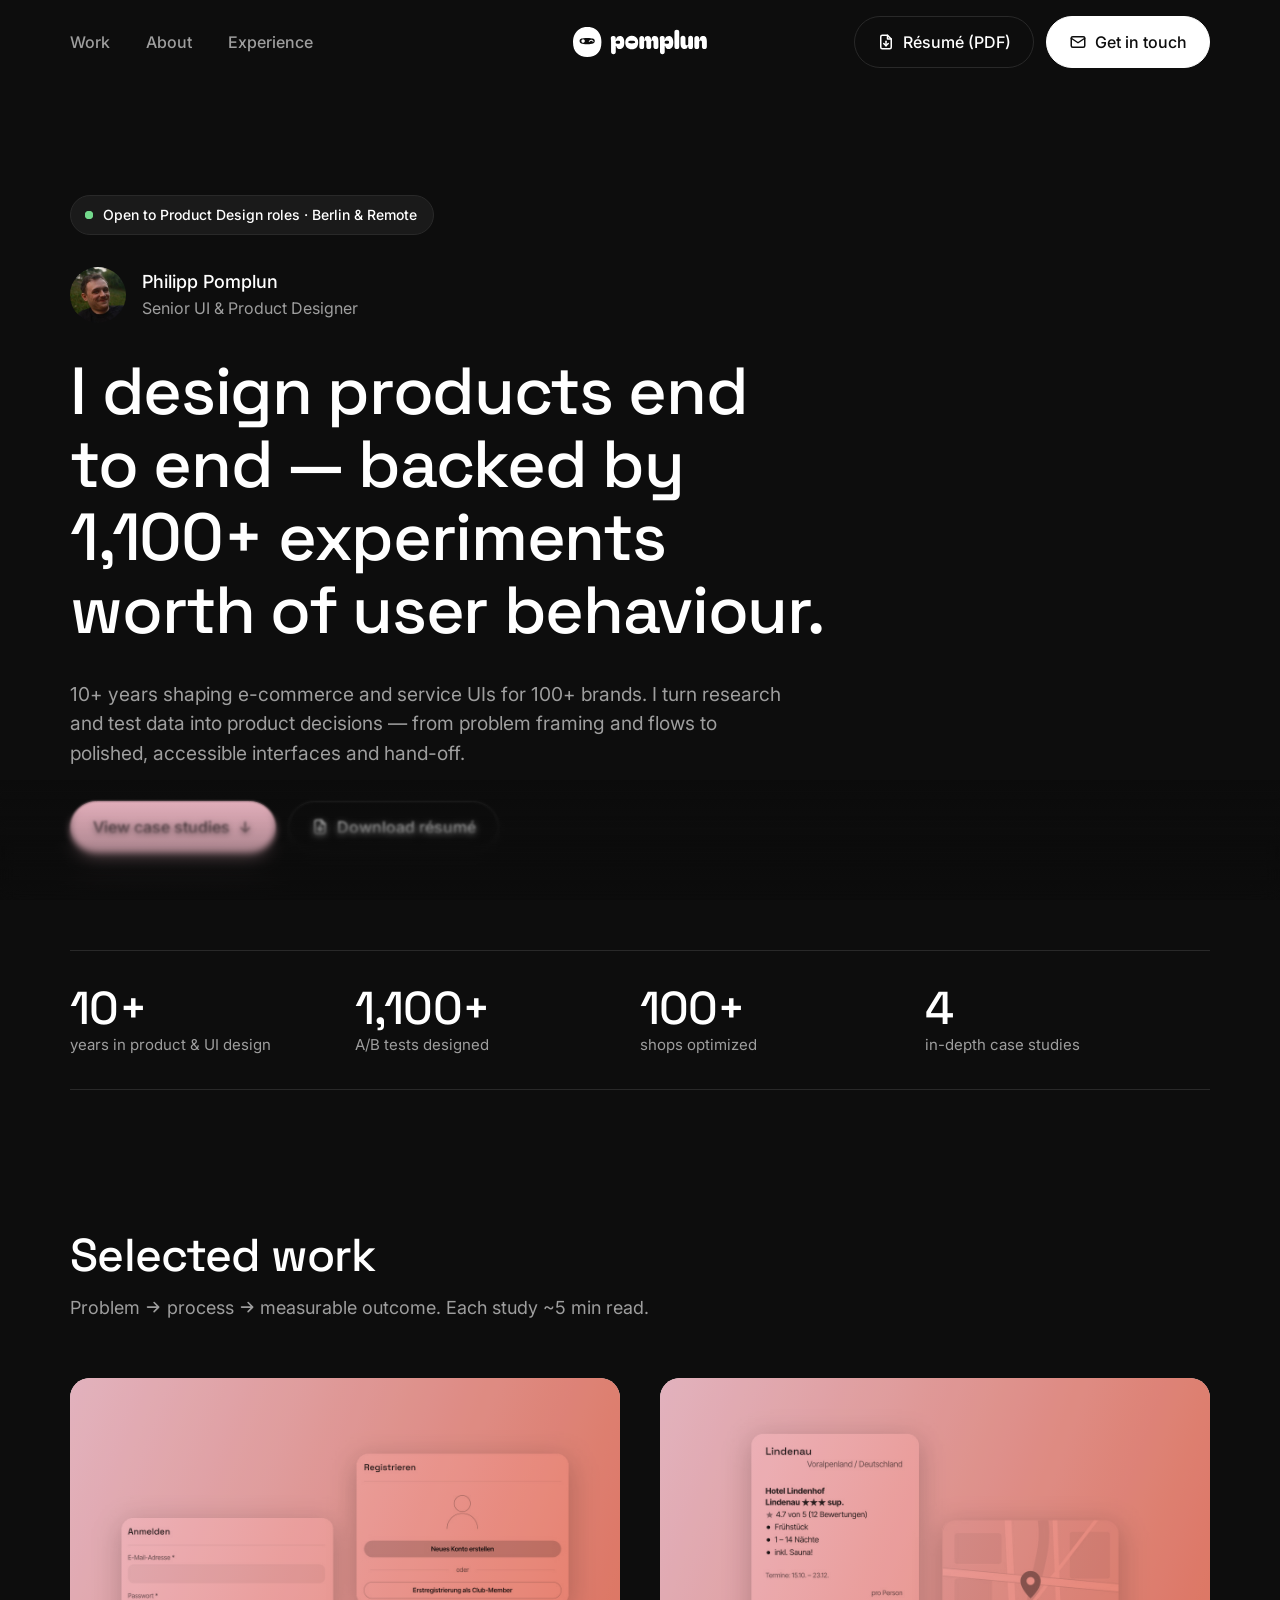
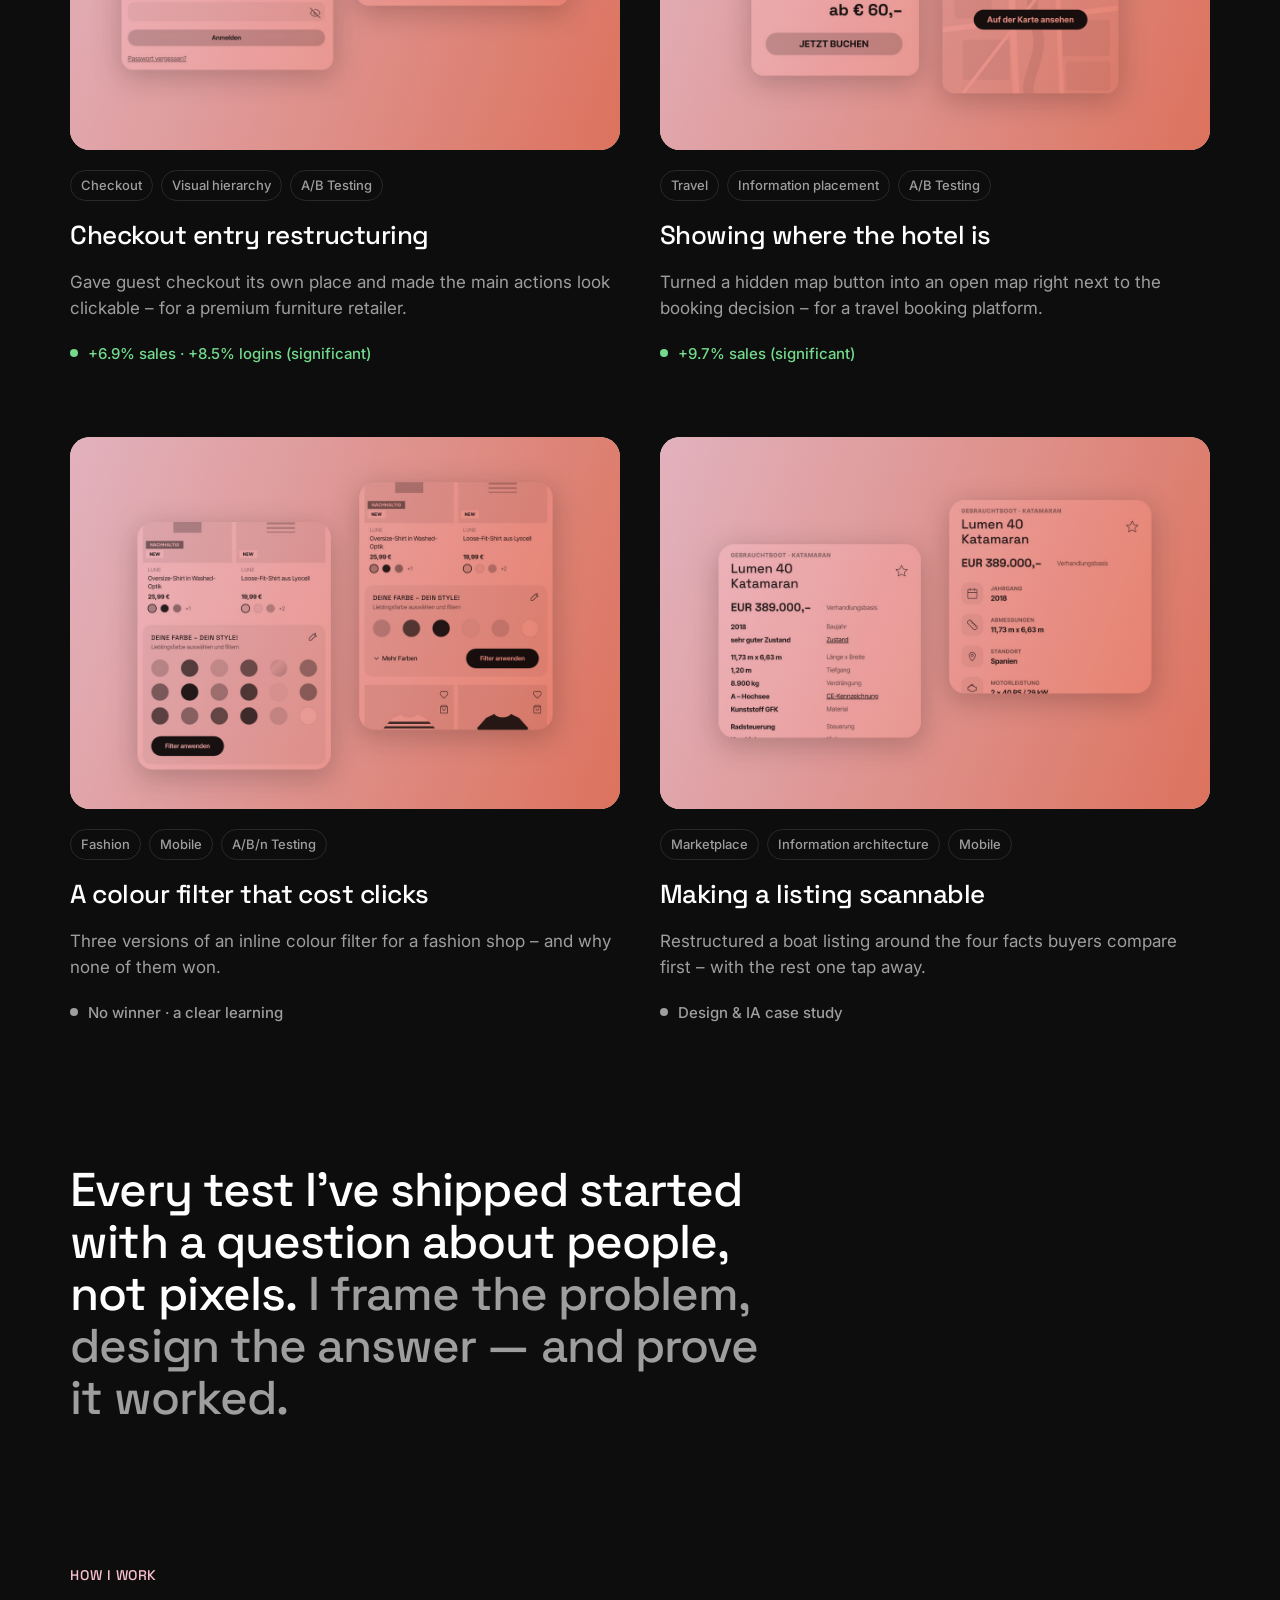
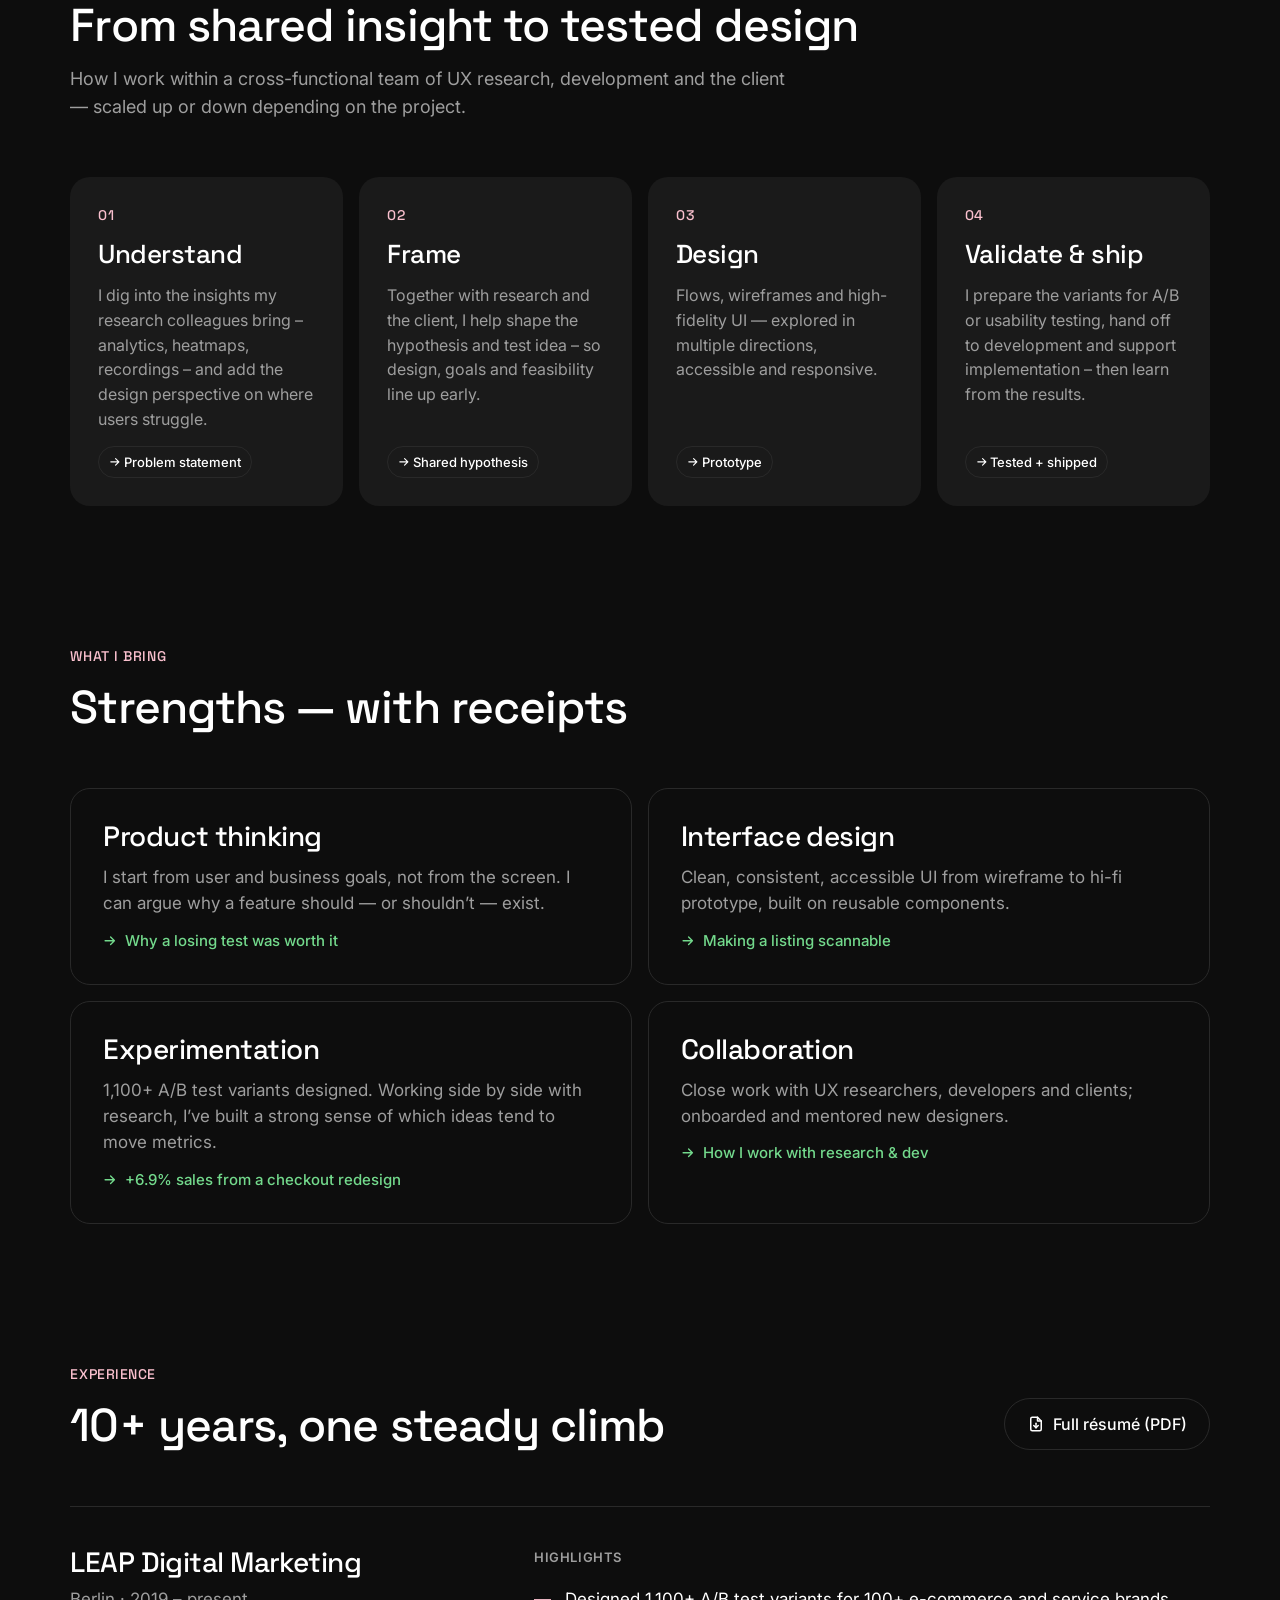
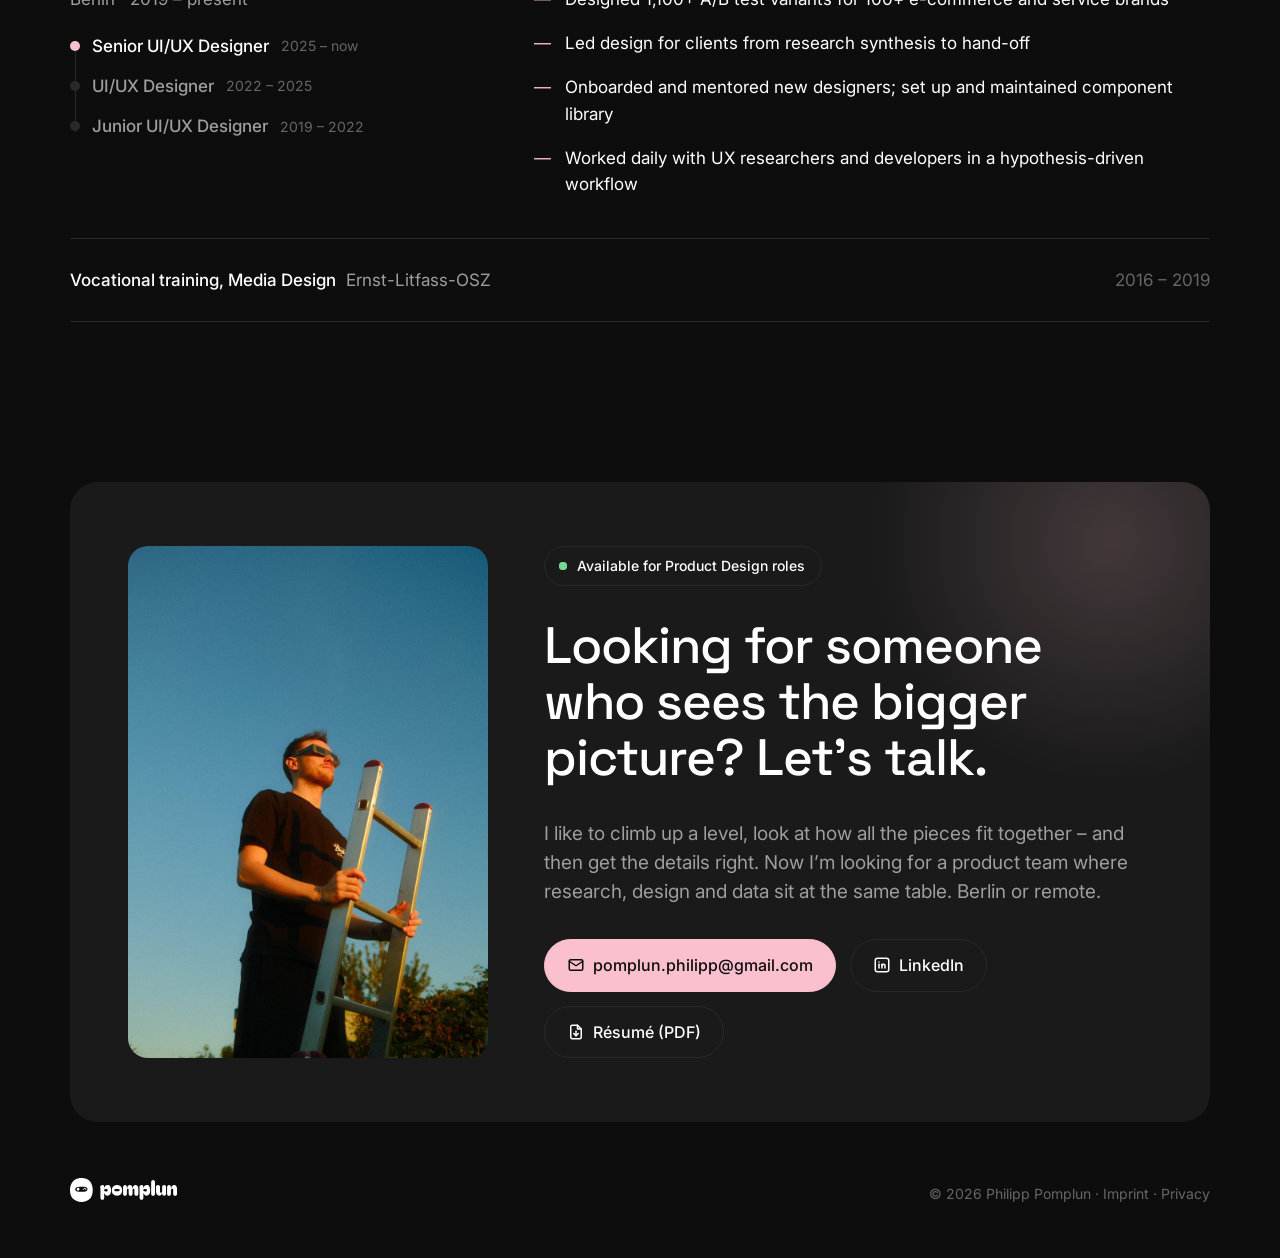
==== commit 11e24e20: "Contact copy: drop hybrid Co-Authored-By: Claude Opus 5.5 <noreply@anthropic.com> Claude-Session: ht" ====
--- a/index.html
+++ b/index.html
@@ -190,7 +190,7 @@
           <span class="badge"><span class="dot"></span>Available for Product Design roles</span>
         </div>
         <h2 class="display">Looking for someone who sees the bigger picture? Let’s talk.</h2>
-        <p>I like to climb up a level, look at how all the pieces fit together – and then get the details right. Now I’m looking for a product team where research, design and data sit at the same table. Berlin, hybrid or remote.</p>
+        <p>I like to climb up a level, look at how all the pieces fit together – and then get the details right. Now I’m looking for a product team where research, design and data sit at the same table. Berlin or remote.</p>
         <div class="row">
           <a class="btn primary mail" href="mailto:pomplun.philipp@gmail.com"><svg class="ico" viewBox="0 0 24 24" fill="none" stroke="currentColor" stroke-width="2" stroke-linecap="round" stroke-linejoin="round" aria-hidden="true"><rect x="3" y="5" width="18" height="14" rx="2"/><path d="m3 7 9 6 9-6"/></svg>pomplun.philipp@gmail.com</a>
           <!-- TODO: LinkedIn-URL eintragen -->
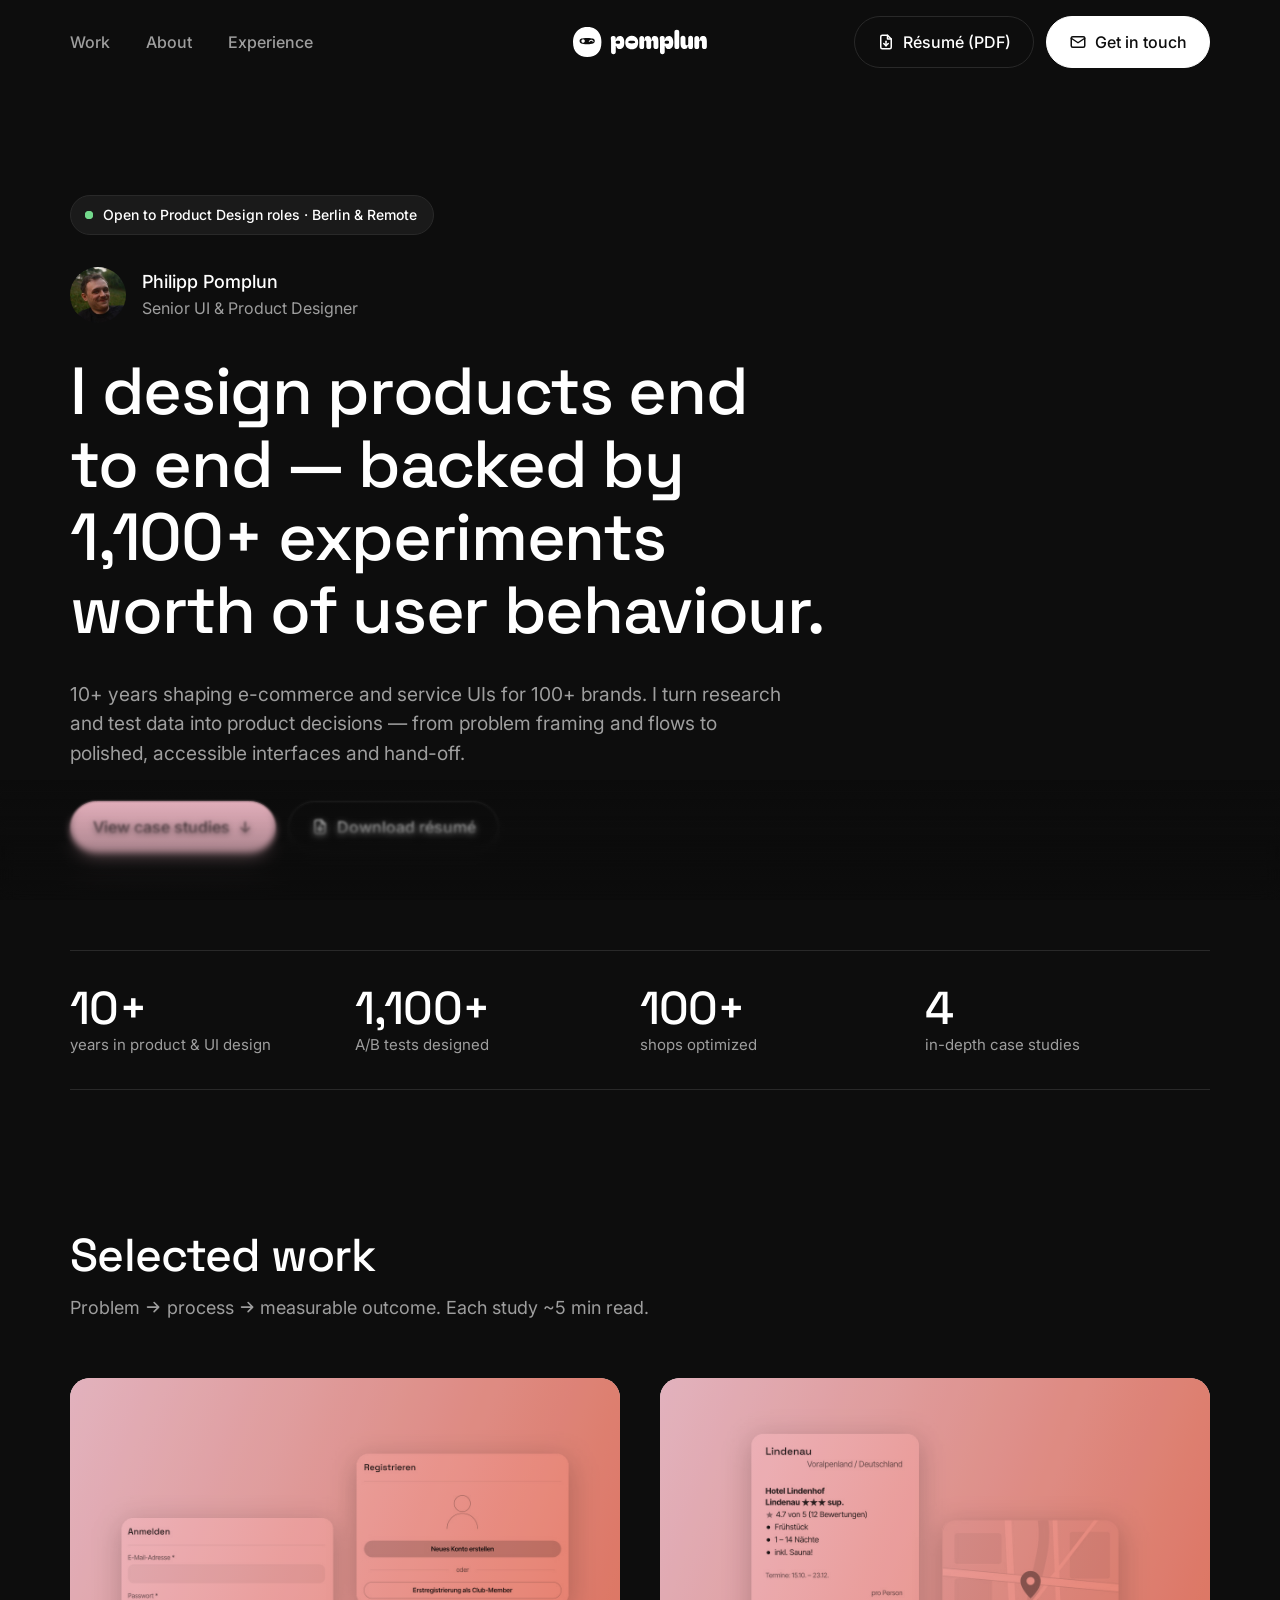
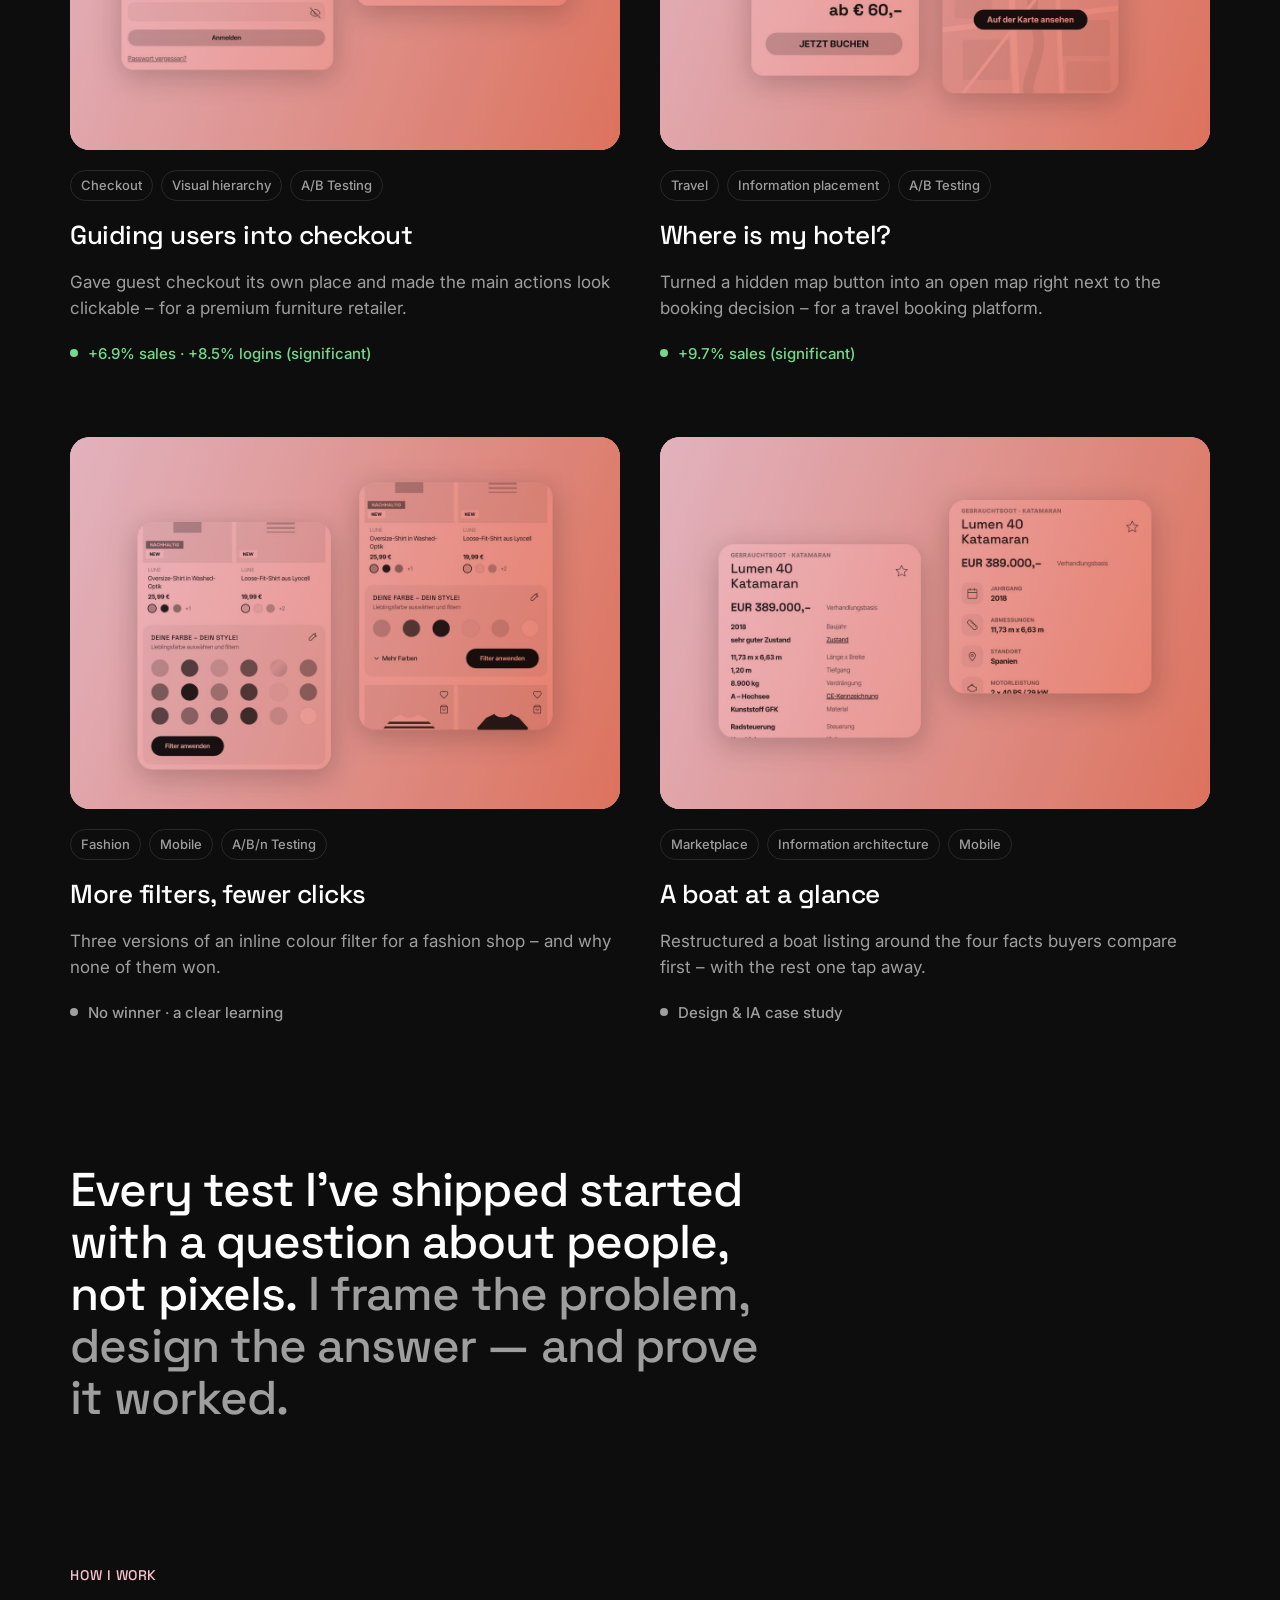
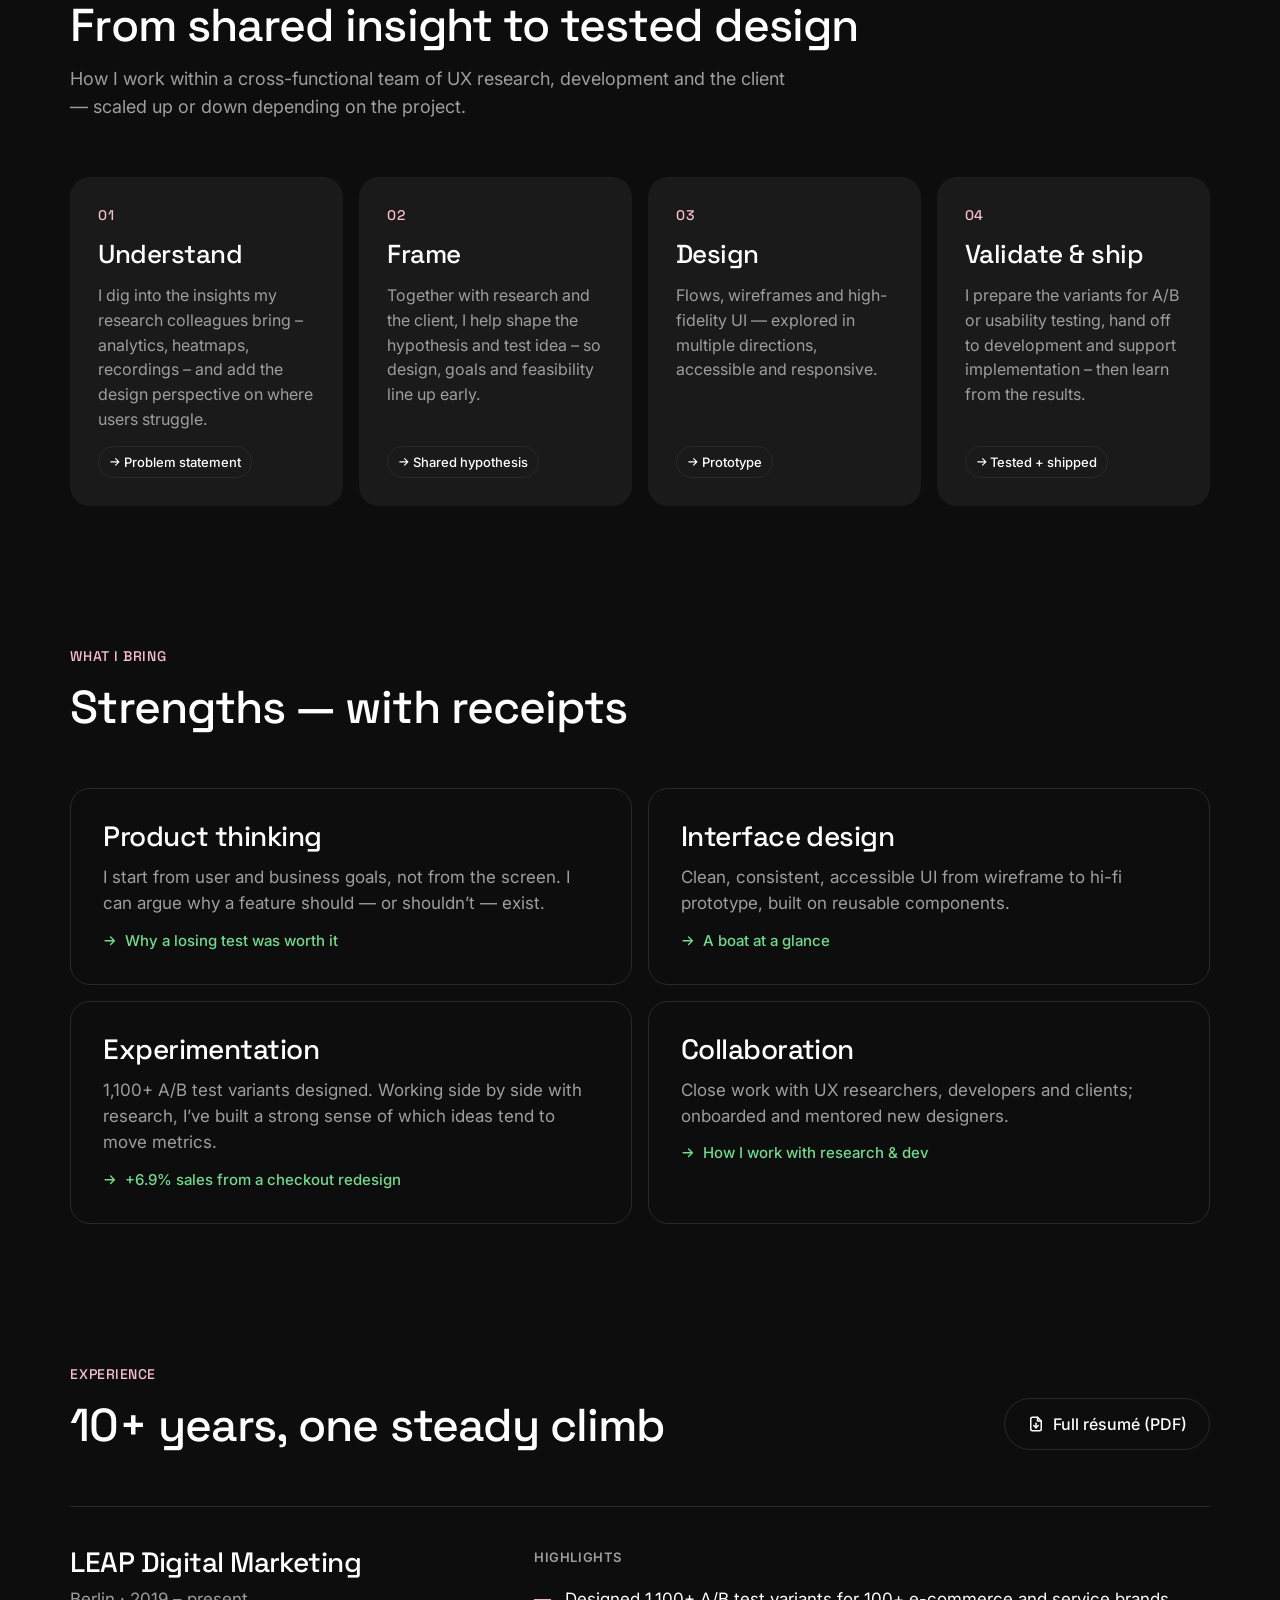
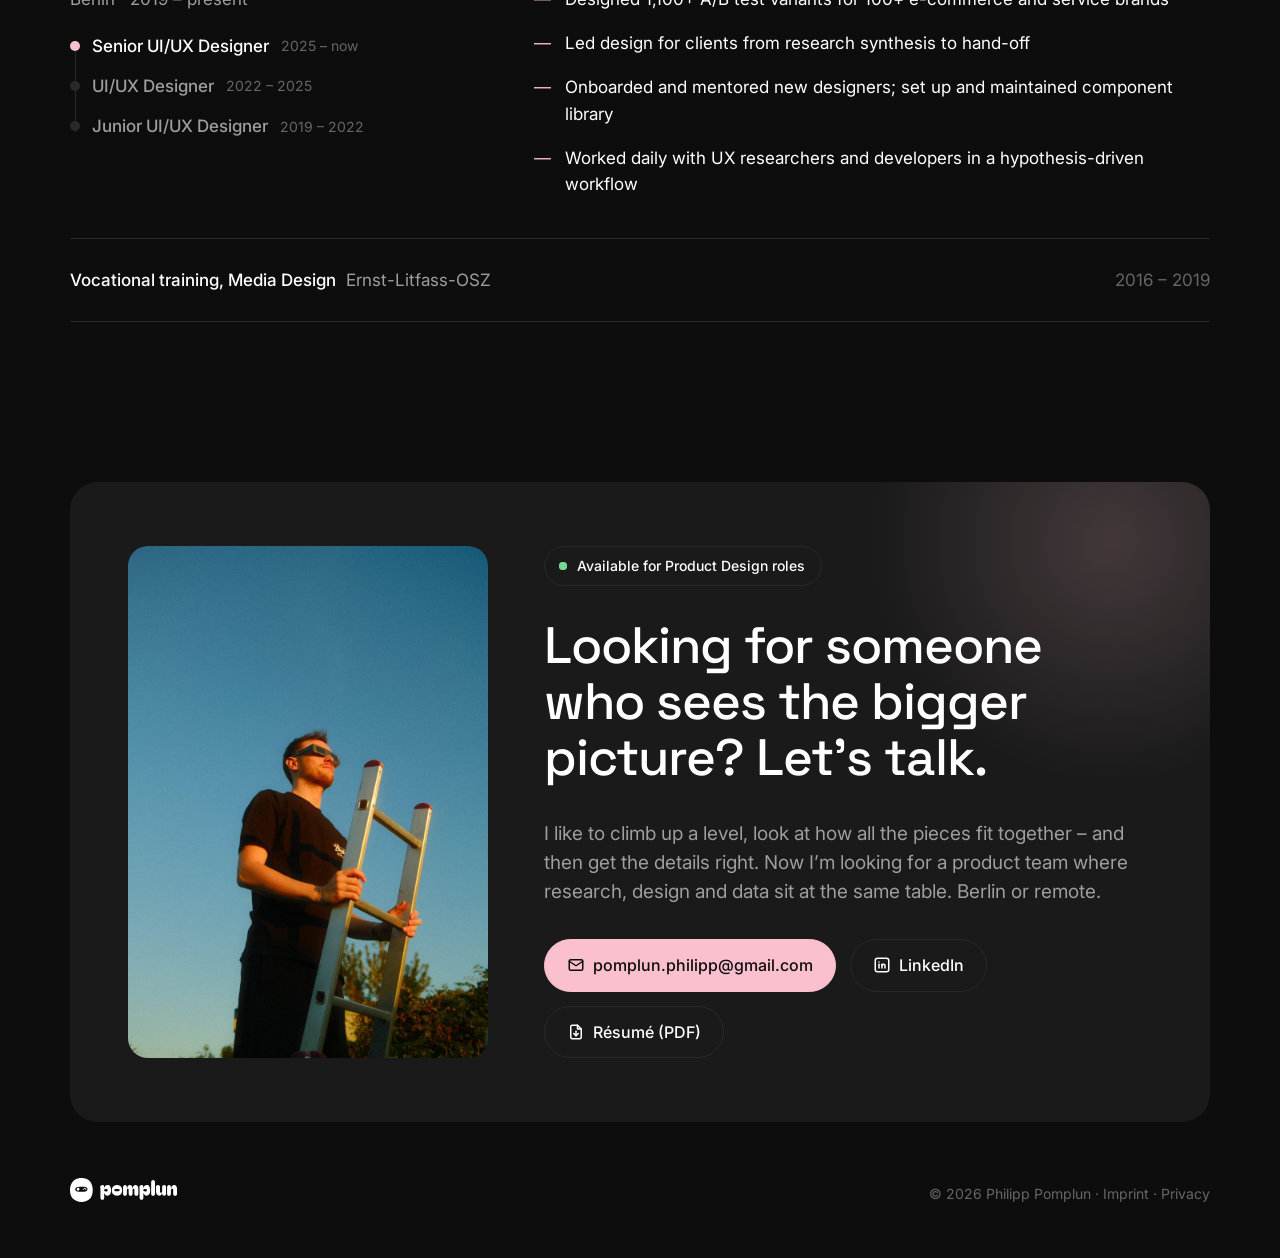
==== commit 4cdab41c: "Livelier case study titles Co-Authored-By: Claude Opus 5.5 <noreply@anthropic.com> Claude-Session: h" ====
--- a/index.html
+++ b/index.html
@@ -85,28 +85,28 @@
         <a class="card reveal" href="checkout.html" style="--d:0s">
           <div class="cover"><img src="img/cs2/cover.jpg" alt="Redesigned checkout entry of a furniture retailer"></div>
           <div class="tags"><span class="tag">Checkout</span><span class="tag">Visual hierarchy</span><span class="tag">A/B Testing</span></div>
-          <h3 class="display">Checkout entry restructuring</h3>
+          <h3 class="display">Guiding users into checkout</h3>
           <p>Gave guest checkout its own place and made the main actions look clickable – for a premium furniture retailer.</p>
           <span class="outcome">+6.9% sales · +8.5% logins (significant)</span>
         </a>
         <a class="card reveal" href="location-map.html" style="--d:.12s">
           <div class="cover"><img src="img/cs3/cover.jpg" alt="Open location map next to the booking button on a hotel page"></div>
           <div class="tags"><span class="tag">Travel</span><span class="tag">Information placement</span><span class="tag">A/B Testing</span></div>
-          <h3 class="display">Showing where the hotel is</h3>
+          <h3 class="display">Where is my hotel?</h3>
           <p>Turned a hidden map button into an open map right next to the booking decision – for a travel booking platform.</p>
           <span class="outcome">+9.7% sales (significant)</span>
         </a>
         <a class="card reveal" href="color-filter.html" style="--d:0s">
           <div class="cover"><img src="img/cs4/cover.jpg" alt="Inline colour filter banner in a mobile fashion product grid"></div>
           <div class="tags"><span class="tag">Fashion</span><span class="tag">Mobile</span><span class="tag">A/B/n Testing</span></div>
-          <h3 class="display">A colour filter that cost clicks</h3>
+          <h3 class="display">More filters, fewer clicks</h3>
           <p>Three versions of an inline colour filter for a fashion shop – and why none of them won.</p>
           <span class="outcome neutral">No winner · a clear learning</span>
         </a>
         <a class="card reveal" href="boat-listing.html" style="--d:.12s">
           <div class="cover"><img src="img/cs5/cover.jpg" alt="Boat listing before and after: long data list versus four key facts with icons"></div>
           <div class="tags"><span class="tag">Marketplace</span><span class="tag">Information architecture</span><span class="tag">Mobile</span></div>
-          <h3 class="display">Making a listing scannable</h3>
+          <h3 class="display">A boat at a glance</h3>
           <p>Restructured a boat listing around the four facts buyers compare first – with the rest one tap away.</p>
           <span class="outcome neutral">Design &amp; IA case study</span>
         </a>
@@ -141,7 +141,7 @@
       </div>
       <div class="strengths">
         <div class="strength reveal" style="--d:0s"><h3 class="display">Product thinking</h3><p>I start from user and business goals, not from the screen. I can argue why a feature should — or shouldn’t — exist.</p><a class="proof" href="color-filter.html"><svg class="arr" viewBox="0 0 16 16" aria-hidden="true"><path d="M2.5 8h11M9 3.5 13.5 8 9 12.5" fill="none" stroke="currentColor" stroke-width="1.6" stroke-linecap="round" stroke-linejoin="round"/></svg> <span>Why a losing test was worth it</span></a></div>
-        <div class="strength reveal" style="--d:.1s"><h3 class="display">Interface design</h3><p>Clean, consistent, accessible UI from wireframe to hi-fi prototype, built on reusable components.</p><a class="proof" href="boat-listing.html"><svg class="arr" viewBox="0 0 16 16" aria-hidden="true"><path d="M2.5 8h11M9 3.5 13.5 8 9 12.5" fill="none" stroke="currentColor" stroke-width="1.6" stroke-linecap="round" stroke-linejoin="round"/></svg> <span>Making a listing scannable</span></a></div>
+        <div class="strength reveal" style="--d:.1s"><h3 class="display">Interface design</h3><p>Clean, consistent, accessible UI from wireframe to hi-fi prototype, built on reusable components.</p><a class="proof" href="boat-listing.html"><svg class="arr" viewBox="0 0 16 16" aria-hidden="true"><path d="M2.5 8h11M9 3.5 13.5 8 9 12.5" fill="none" stroke="currentColor" stroke-width="1.6" stroke-linecap="round" stroke-linejoin="round"/></svg> <span>A boat at a glance</span></a></div>
         <div class="strength reveal" style="--d:0s"><h3 class="display">Experimentation</h3><p>1,100+ A/B test variants designed. Working side by side with research, I’ve built a strong sense of which ideas tend to move metrics.</p><a class="proof" href="checkout.html"><svg class="arr" viewBox="0 0 16 16" aria-hidden="true"><path d="M2.5 8h11M9 3.5 13.5 8 9 12.5" fill="none" stroke="currentColor" stroke-width="1.6" stroke-linecap="round" stroke-linejoin="round"/></svg> <span>+6.9% sales from a checkout redesign</span></a></div>
         <div class="strength reveal" style="--d:.1s"><h3 class="display">Collaboration</h3><p>Close work with UX researchers, developers and clients; onboarded and mentored new designers.</p><a class="proof" href="#process"><svg class="arr" viewBox="0 0 16 16" aria-hidden="true"><path d="M2.5 8h11M9 3.5 13.5 8 9 12.5" fill="none" stroke="currentColor" stroke-width="1.6" stroke-linecap="round" stroke-linejoin="round"/></svg> <span>How I work with research &amp; dev</span></a></div>
       </div>
--- a/style.css
+++ b/style.css
@@ -204,7 +204,7 @@
   .cs-head{padding:96px 0 48px;display:flex;flex-direction:column;gap:24px}
   .cs-head h1{font-size:clamp(44px,6vw,80px)}
   .cs-head p{font-size:clamp(18px,1.7vw,22px);color:var(--muted);max-width:880px}
-  .facts{display:grid;grid-template-columns:repeat(4,1fr);gap:24px;border-top:1px solid var(--line);border-bottom:1px solid var(--line);padding:28px 0}
+  .facts{display:grid;grid-template-columns:repeat(3,1fr);gap:24px;border-top:1px solid var(--line);border-bottom:1px solid var(--line);padding:28px 0}
   .facts dt{font-size:13px;font-weight:600;color:var(--muted);margin-bottom:6px}
   .facts dd{font-size:16px}
   .compare{display:grid;grid-template-columns:1fr 1fr;gap:24px;margin-top:48px;align-items:start}
@@ -271,7 +271,7 @@
     .compare.mobile .shot{flex:0 0 min(62%,300px);scroll-snap-align:start}
     .cs-body{grid-template-columns:1fr;gap:40px}
     .toc{display:none}
-    .facts{grid-template-columns:1fr 1fr}
+    .facts{grid-template-columns:1fr}
     .tldr{grid-template-columns:1fr}
     .changes{grid-template-columns:1fr}
   }
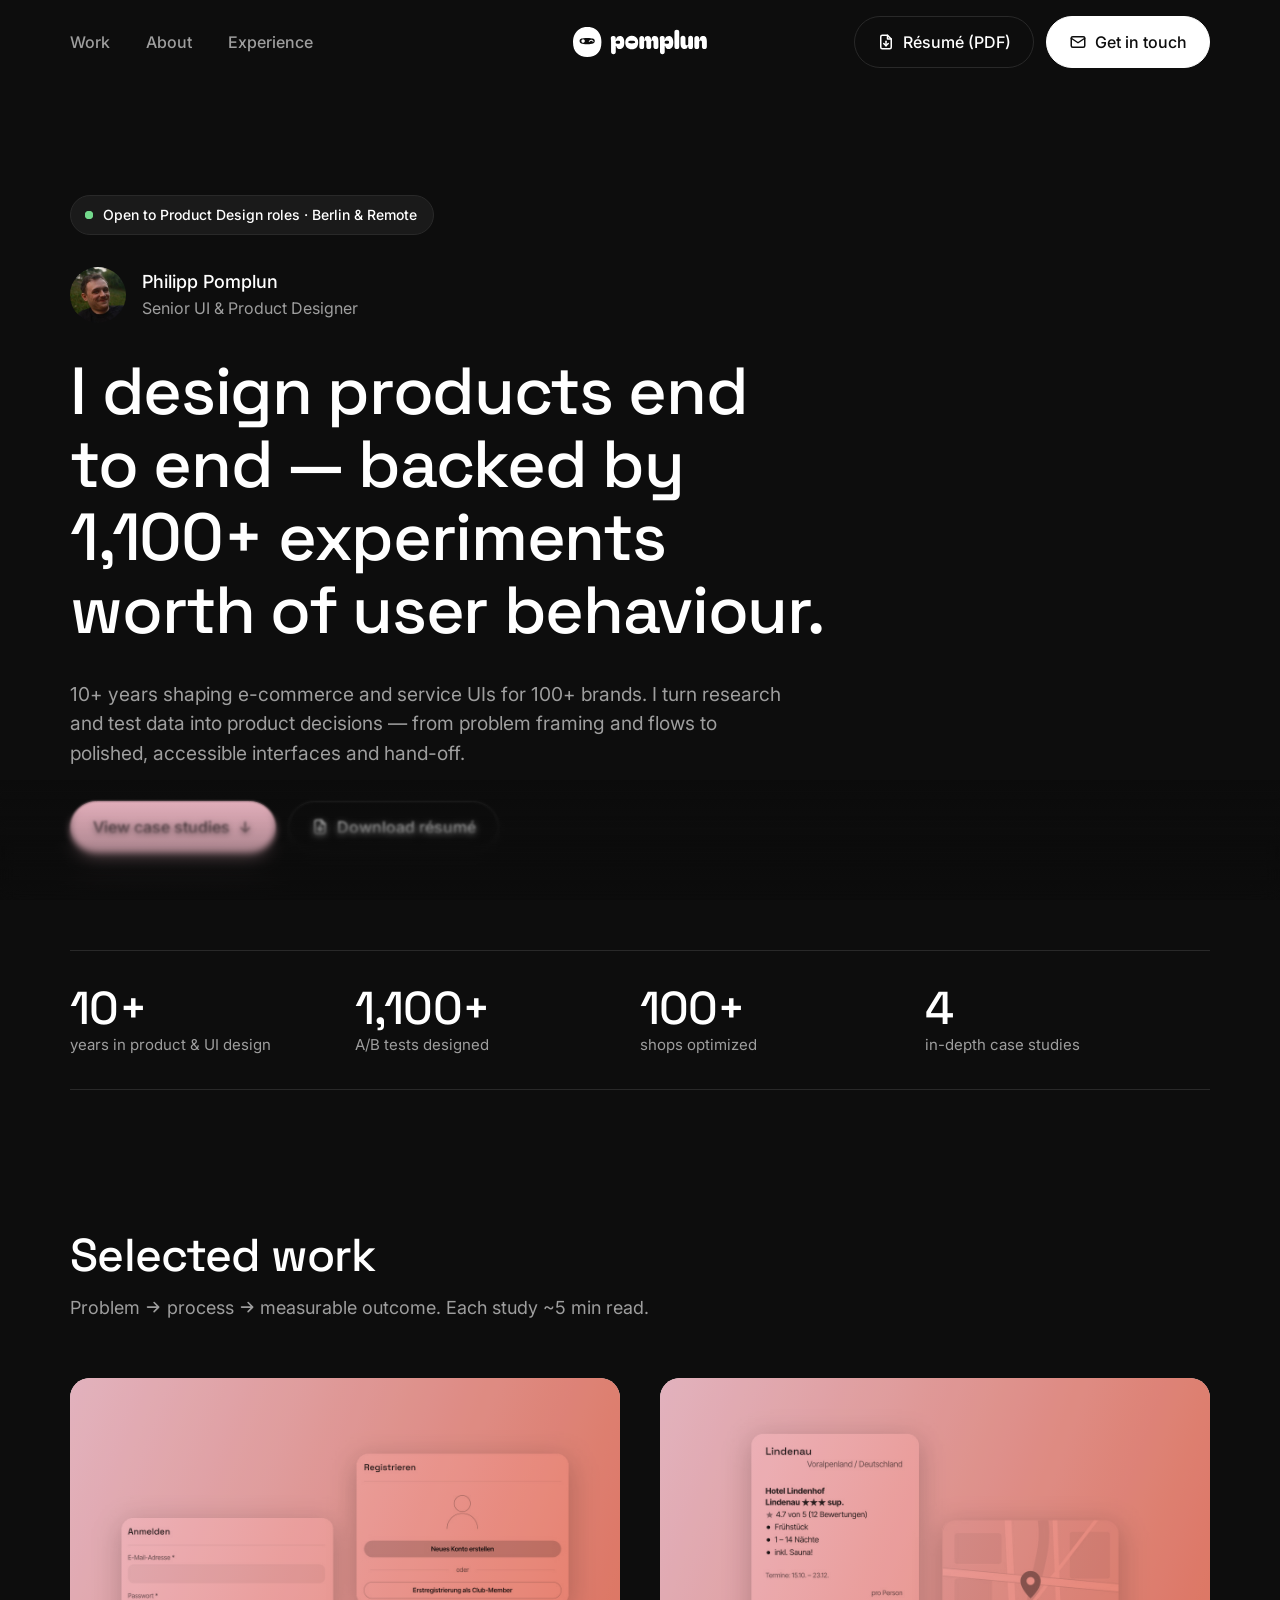
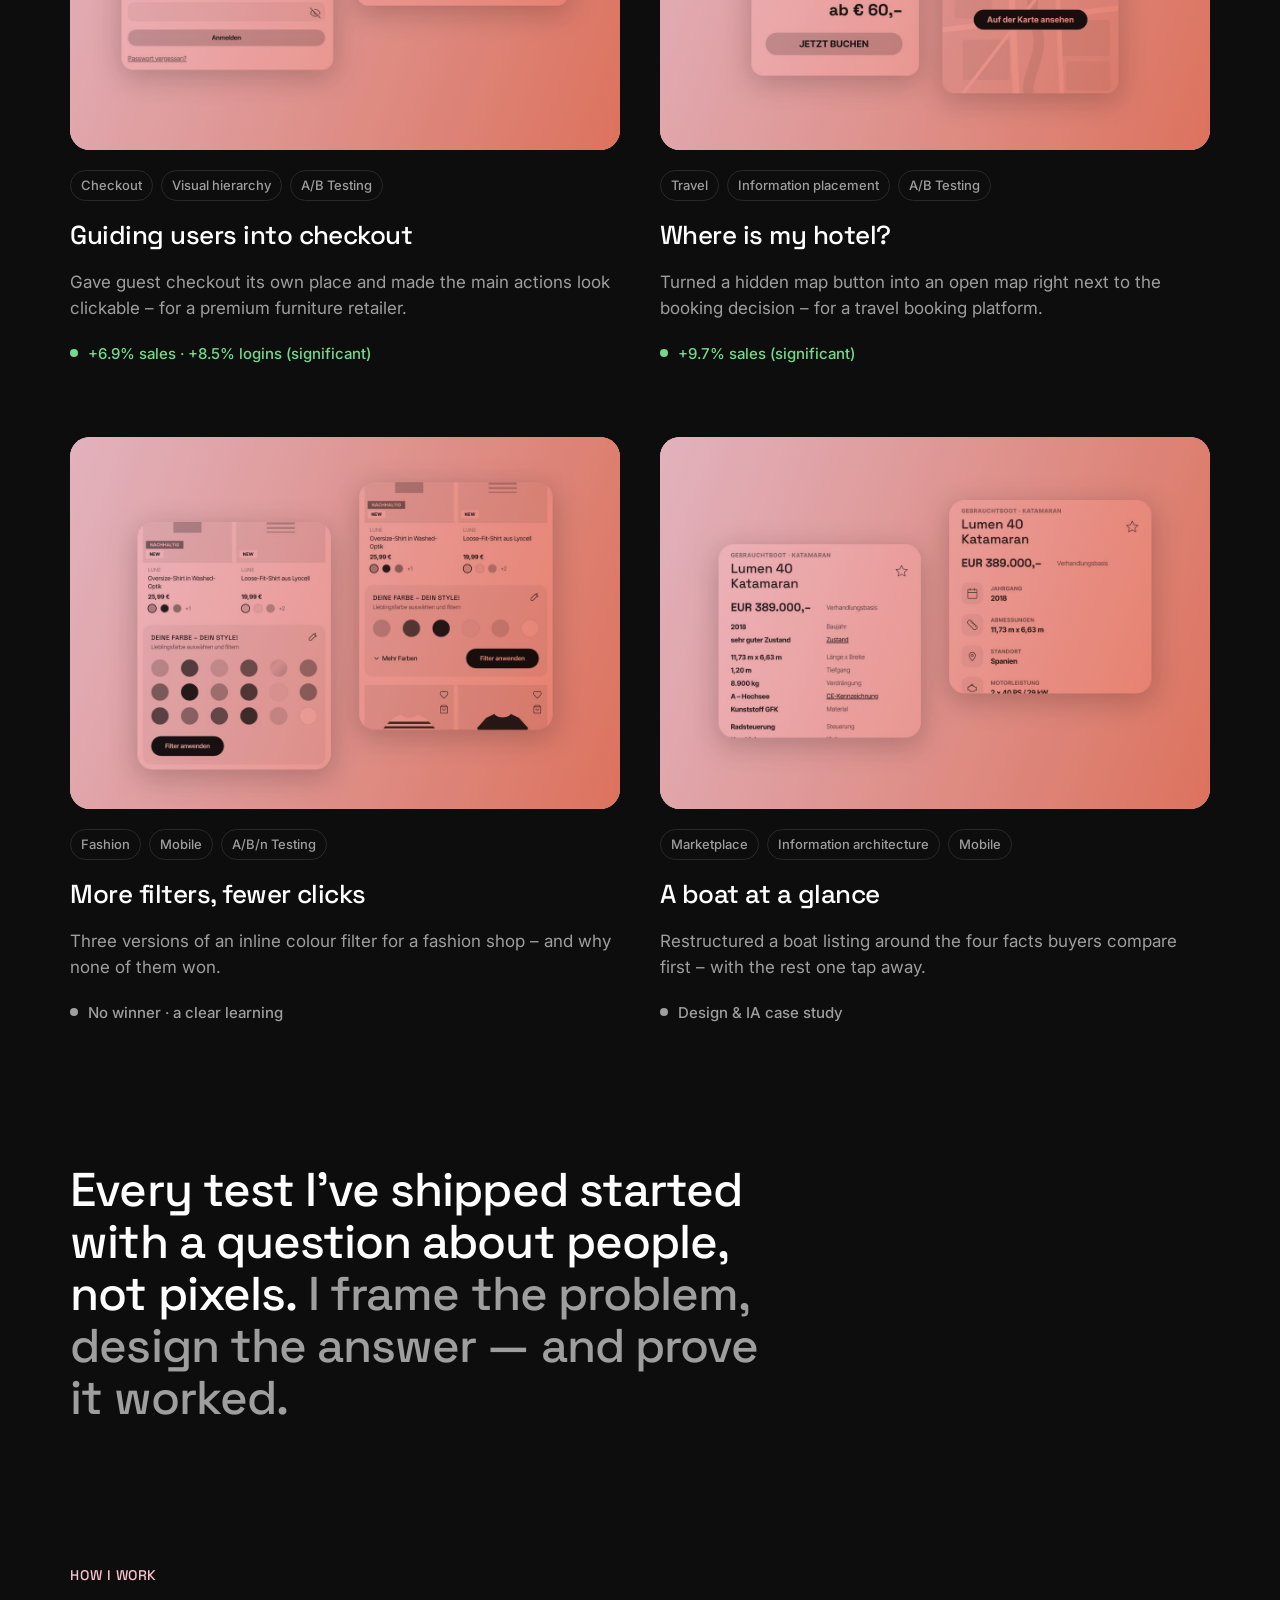
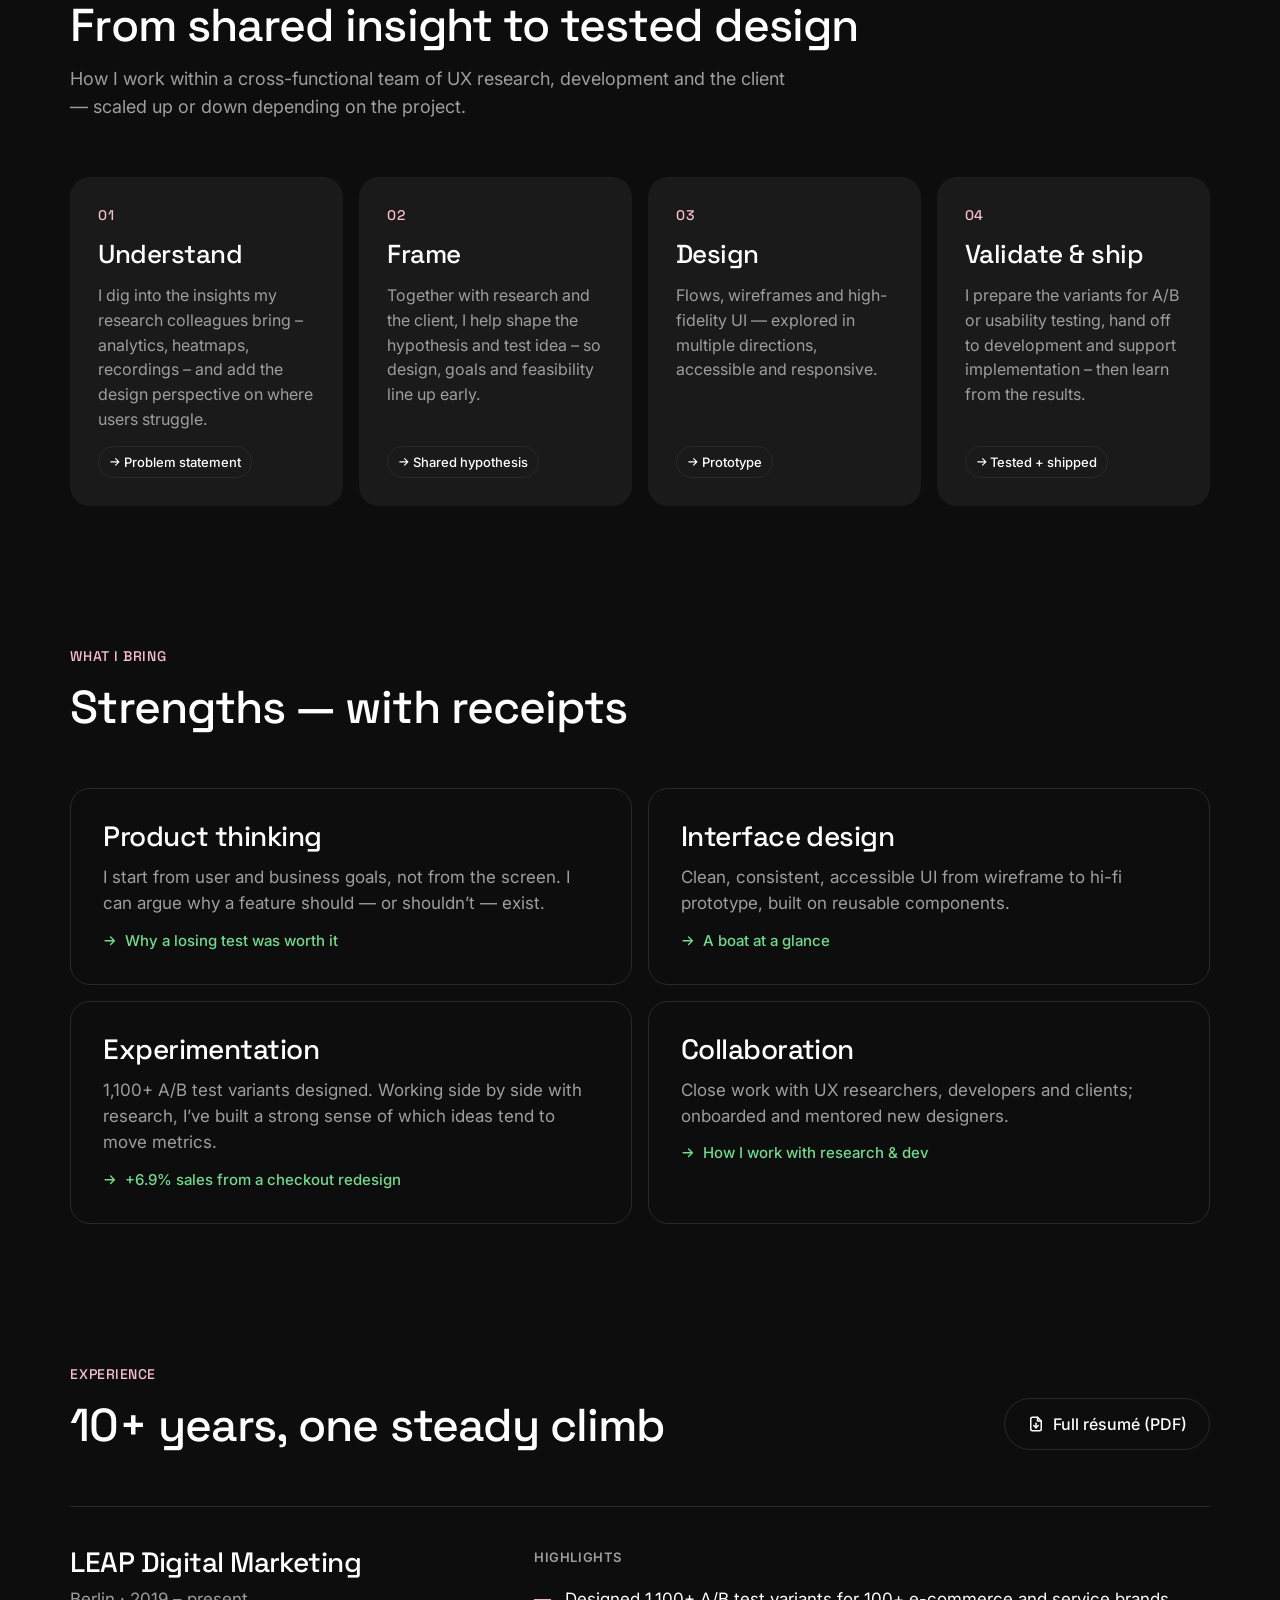
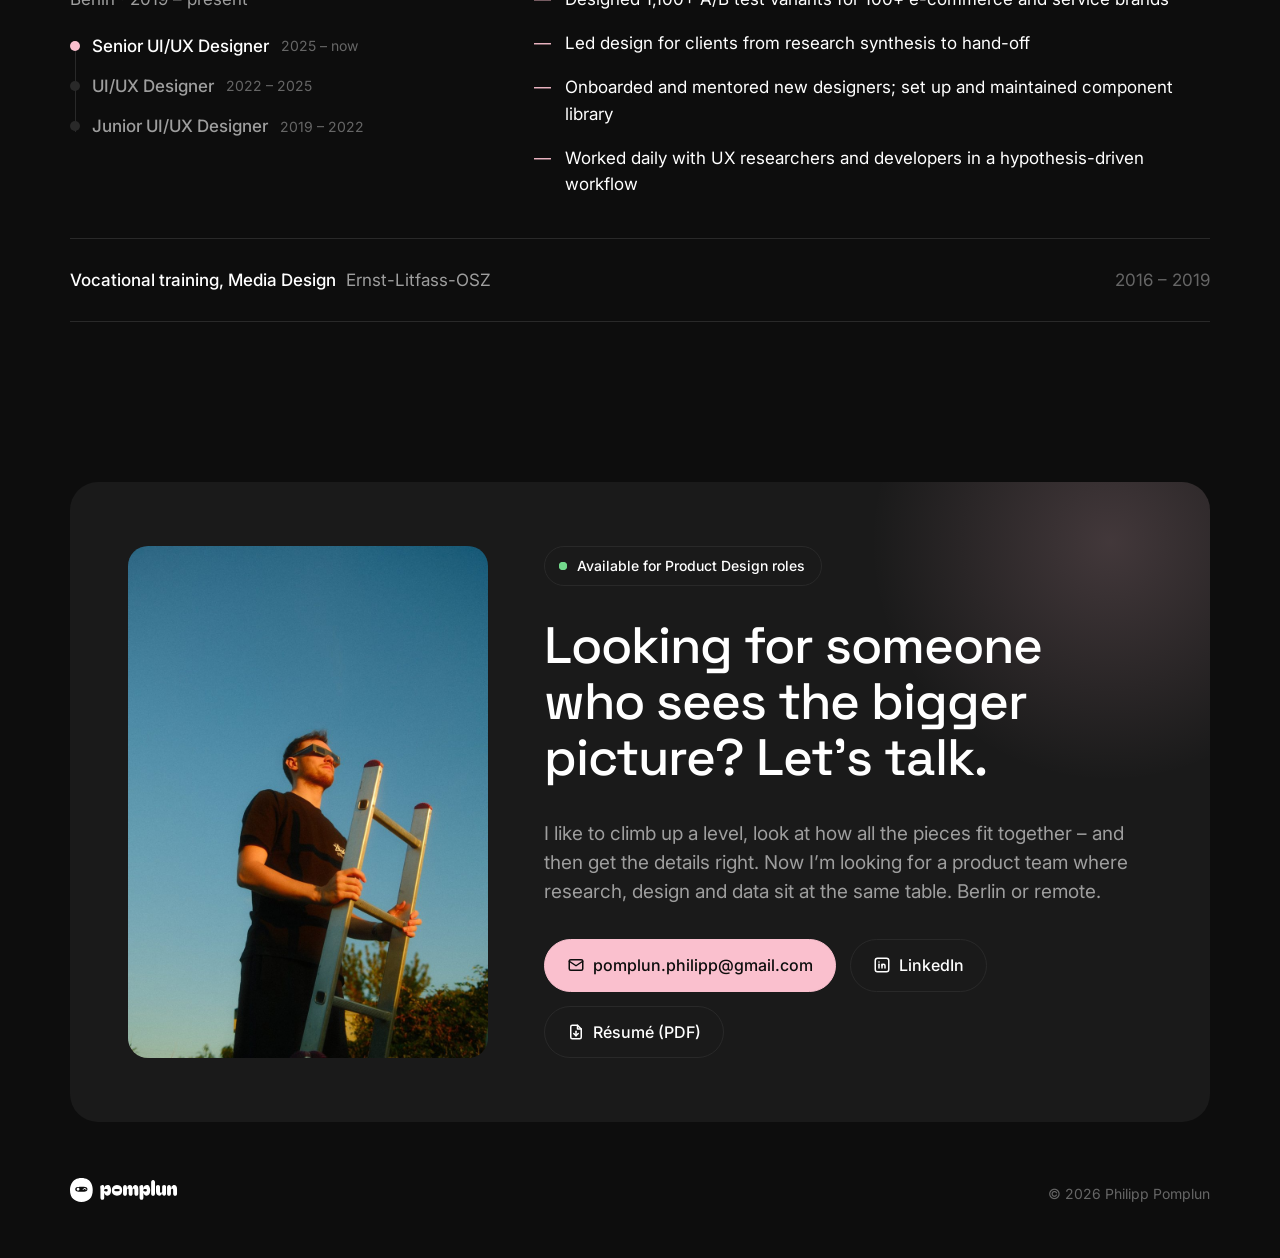
==== commit dbcc5774: "Remove imprint/privacy placeholder links Co-Authored-By: Claude Opus 5.5 <noreply@anthropic.com> Cla" ====
--- a/index.html
+++ b/index.html
@@ -207,8 +207,7 @@
 <footer>
   <div class="wrap">
     <a href="#top" aria-label="Back to top"><svg viewBox="0 0 170 38"><use href="#logo"/></svg></a>
-    <!-- TODO: Impressum/Datenschutz verlinken (in DE Pflicht) -->
-    <small>© <span id="year">2026</span> Philipp Pomplun · <a href="#">Imprint</a> · <a href="#">Privacy</a></small>
+    <small>© <span id="year">2026</span> Philipp Pomplun</small>
   </div>
 </footer>
 
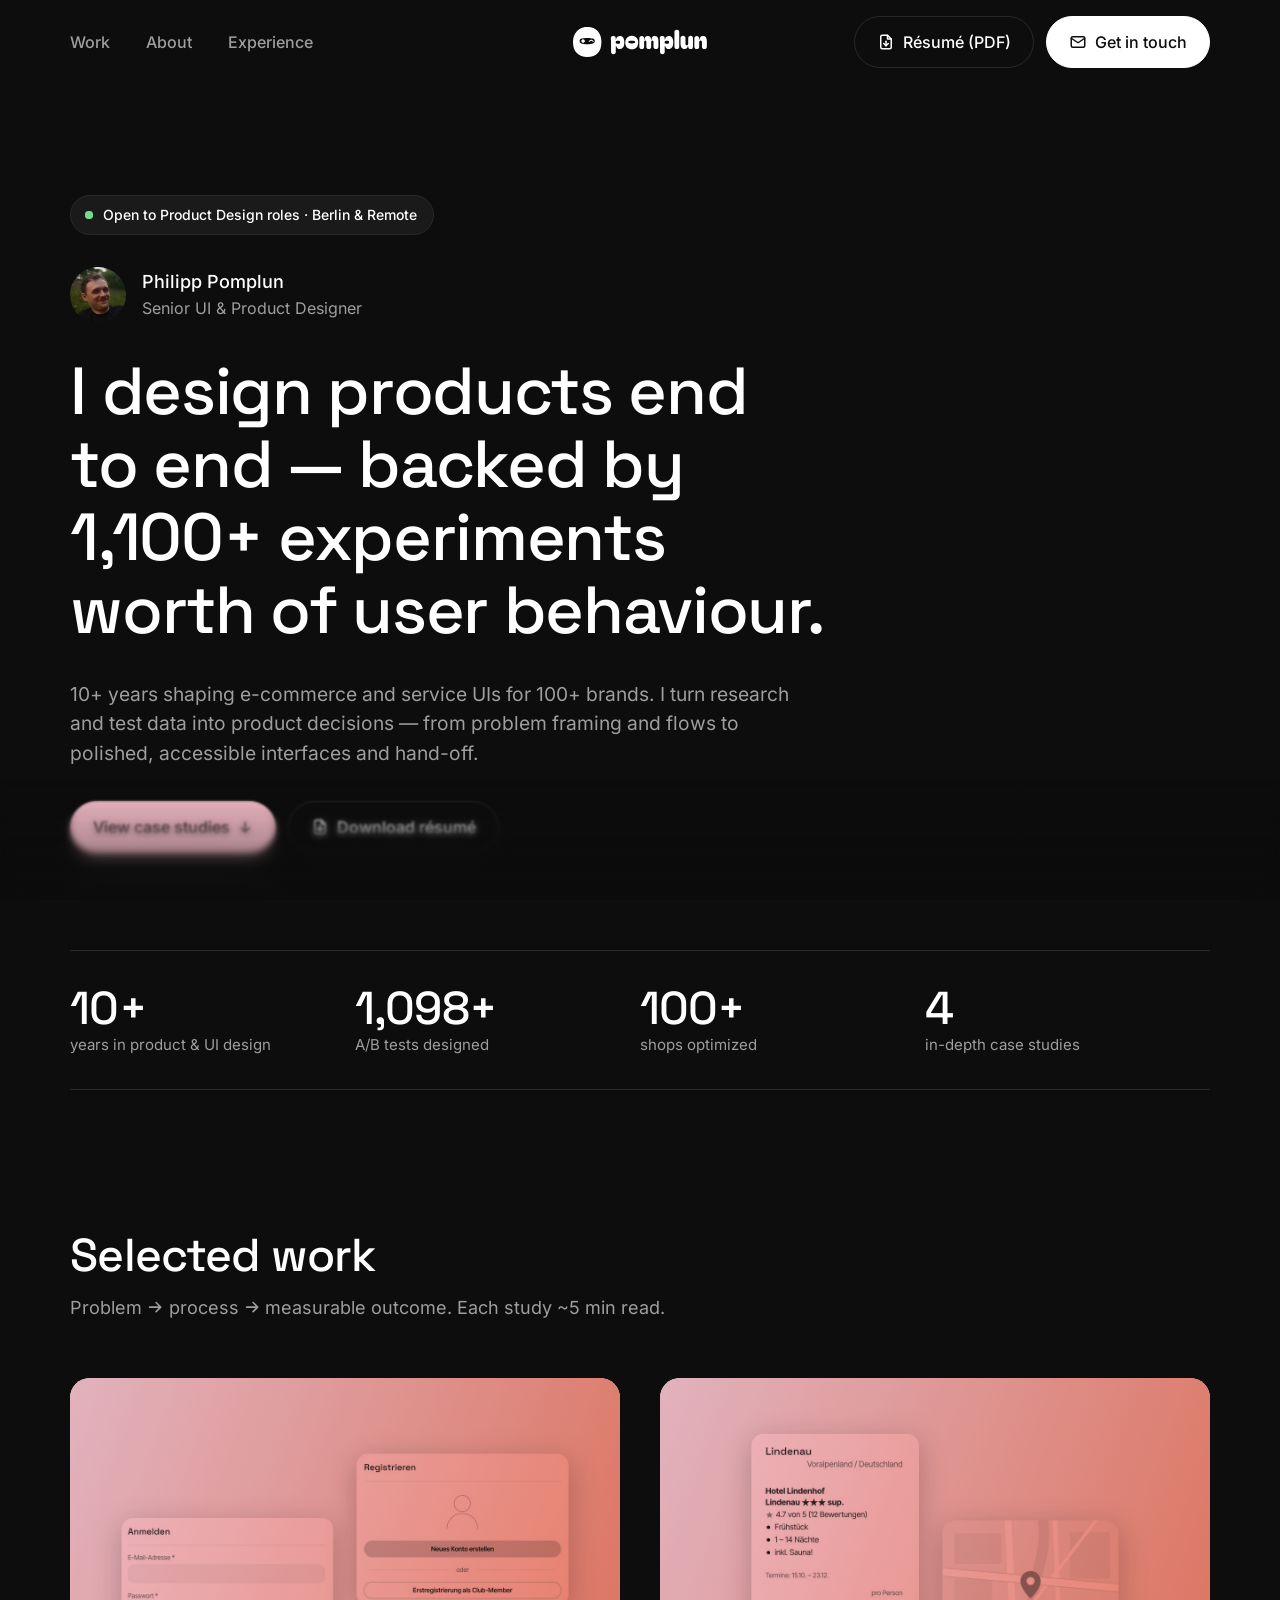
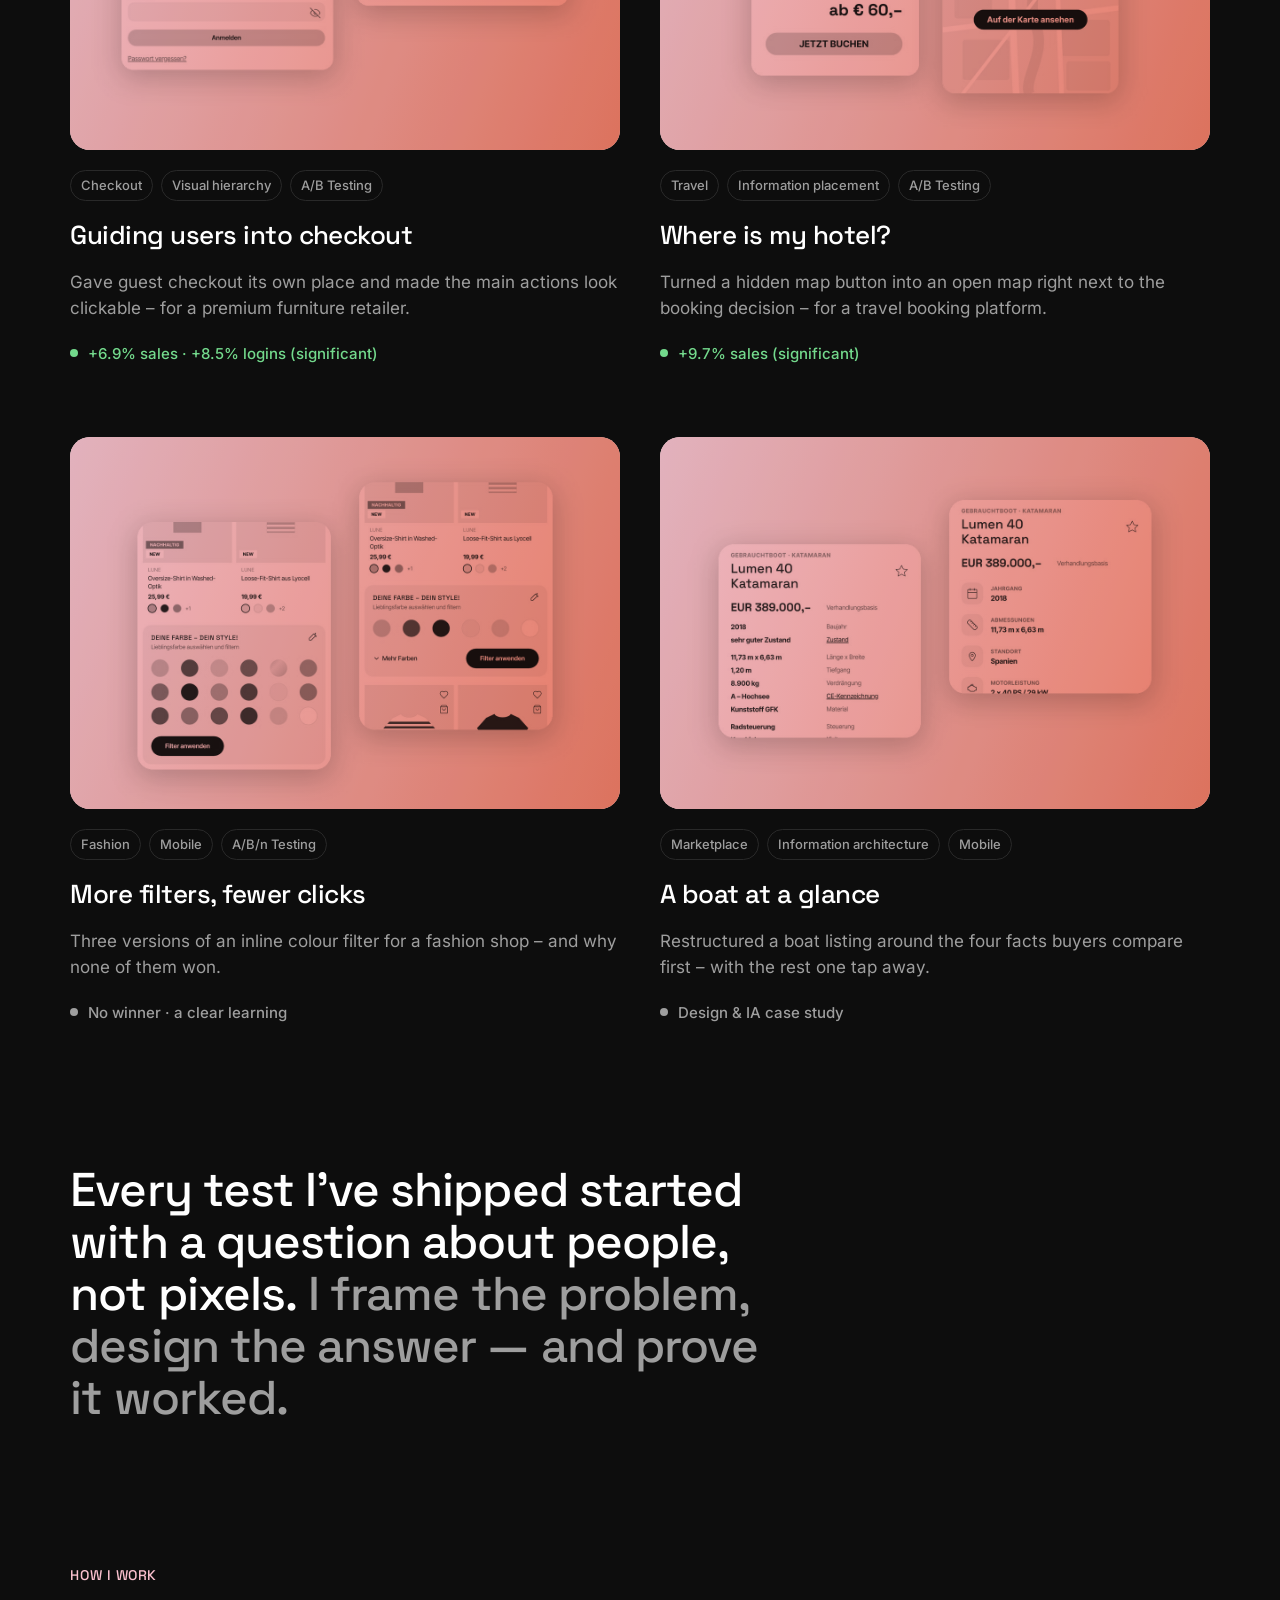
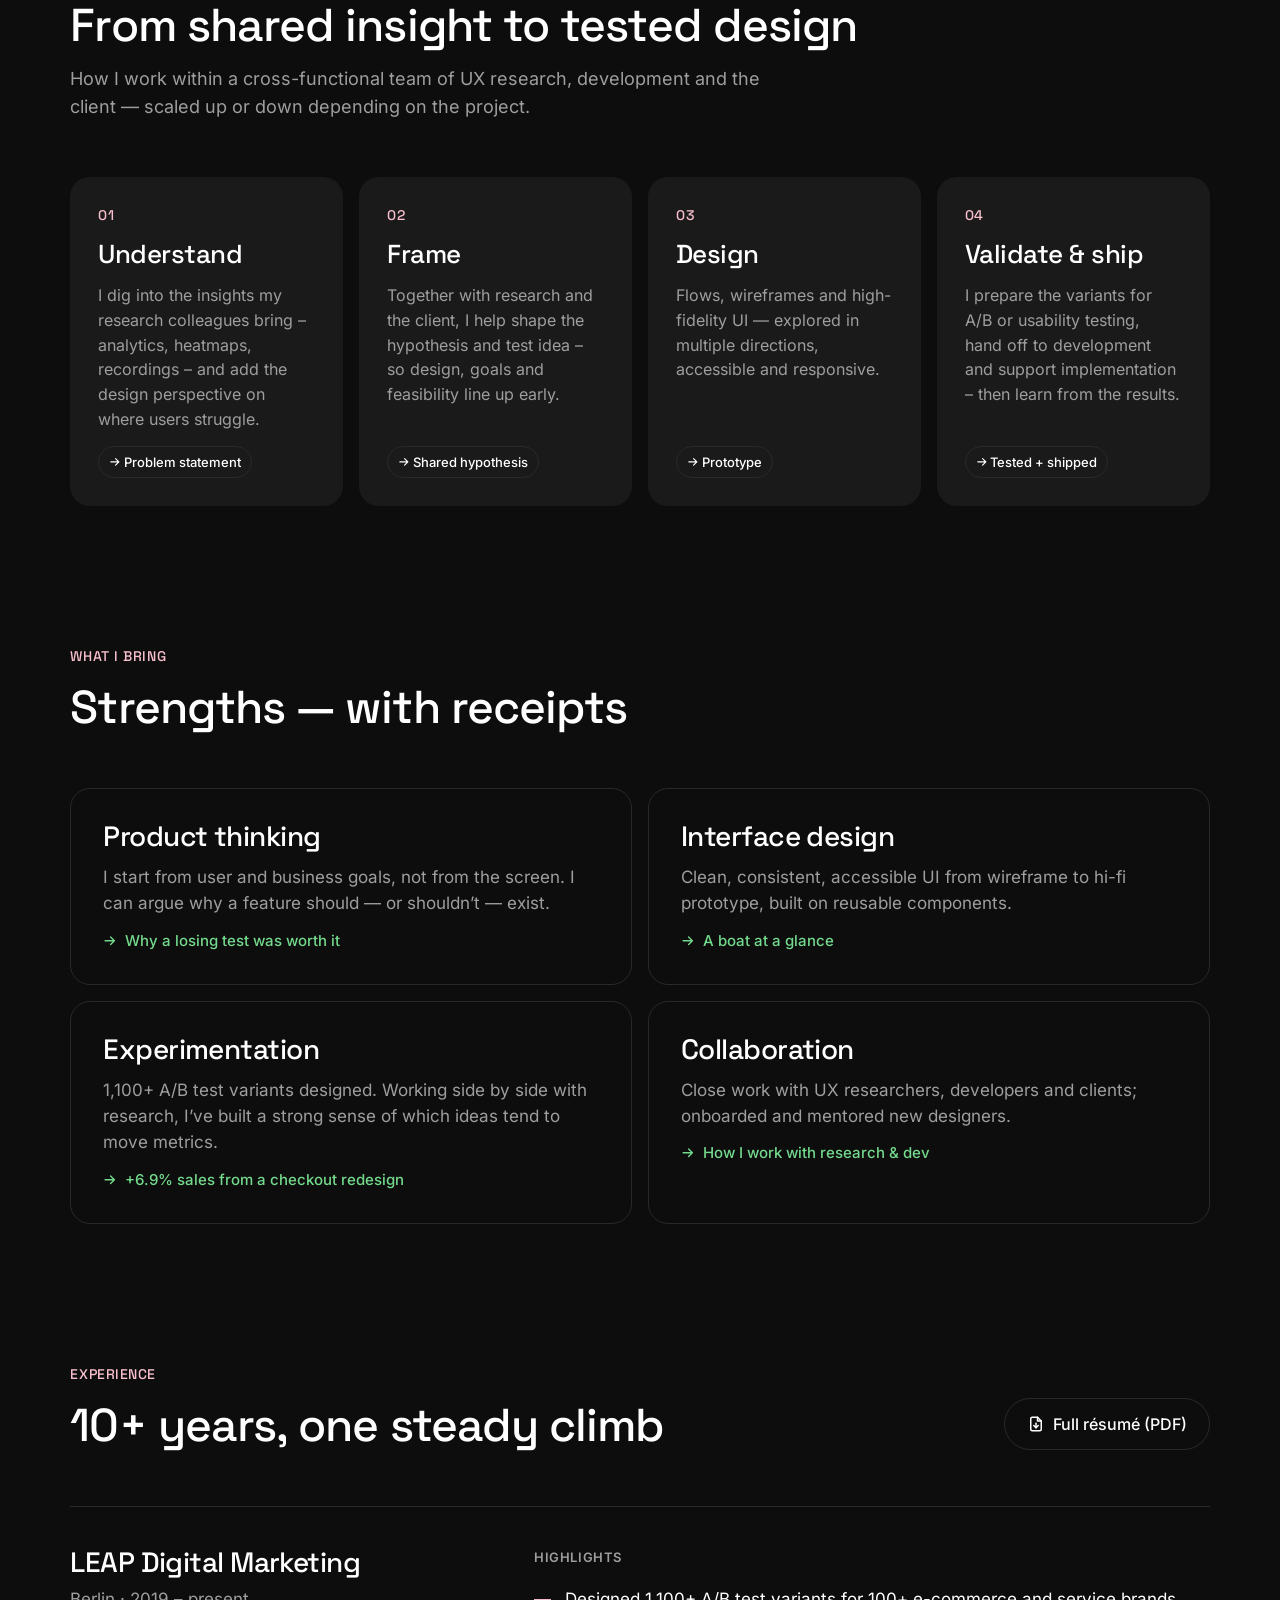
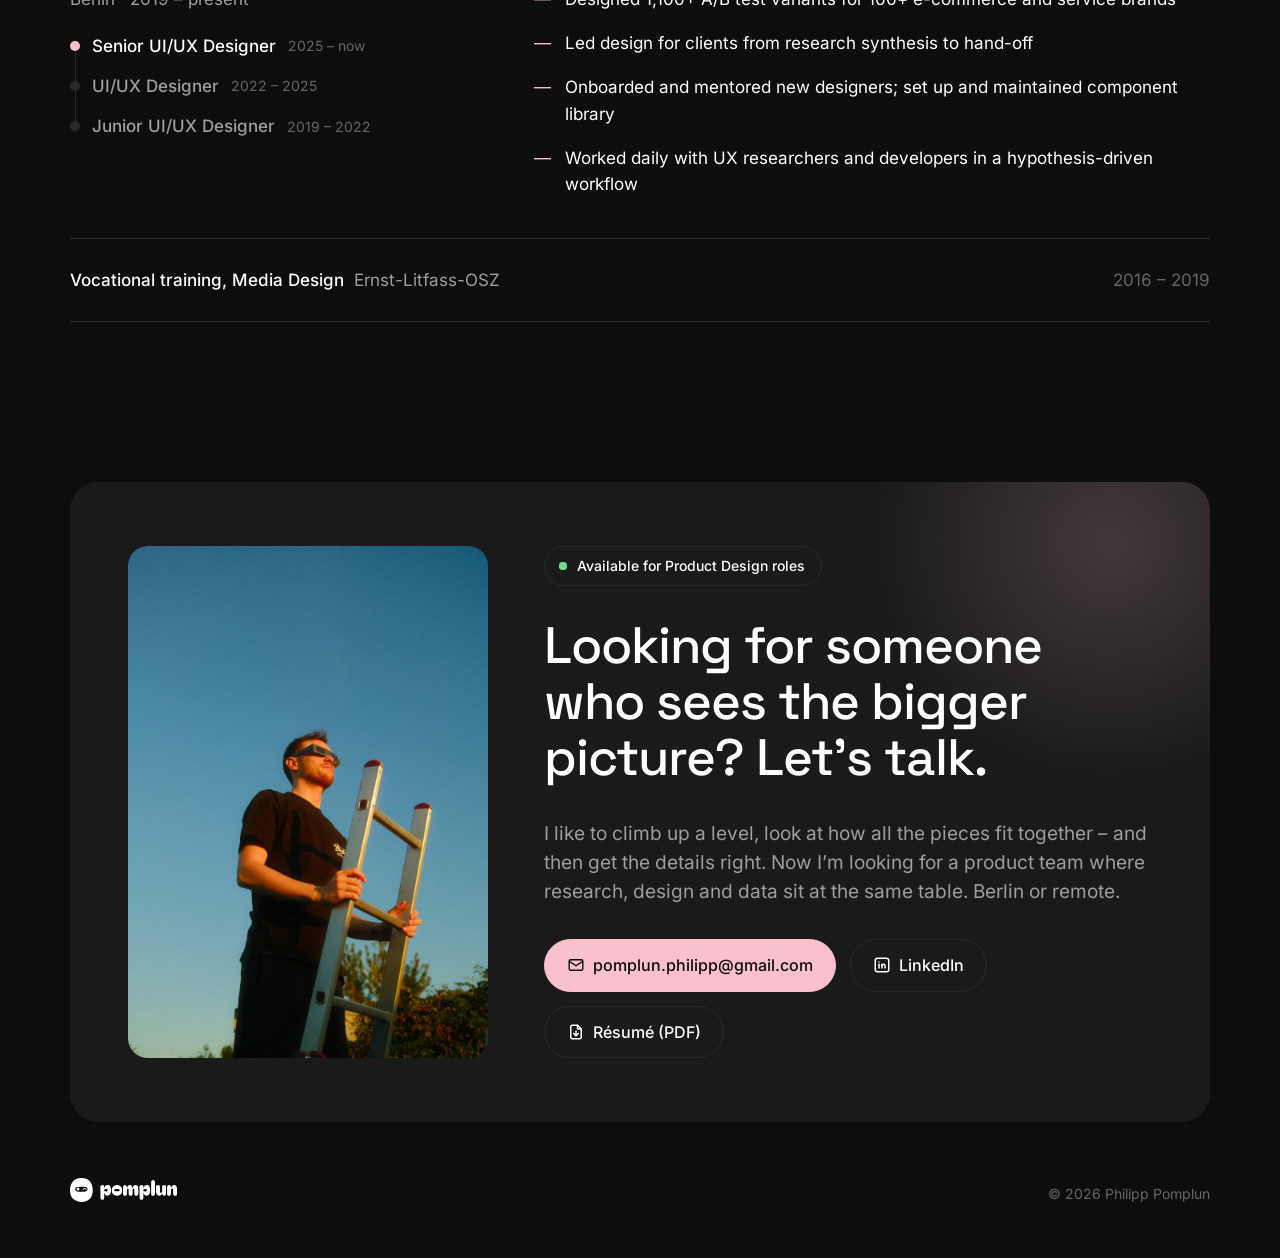
==== commit cf794f9b: "Self-host Inter and Space Grotesk (no Google Fonts requests) Co-Authored-By: Claude Opus 5.5 <norepl" ====
--- a/index.html
+++ b/index.html
@@ -11,9 +11,8 @@
 <link rel="icon" href="favicon.svg" type="image/svg+xml">
 <link rel="icon" href="favicon.ico" sizes="32x32">
 <link rel="apple-touch-icon" href="apple-touch-icon.png">
-<link rel="preconnect" href="https://fonts.googleapis.com">
-<link rel="preconnect" href="https://fonts.gstatic.com" crossorigin>
-<link href="https://fonts.googleapis.com/css2?family=Inter:wght@400;500;600&family=Space+Grotesk:wght@500;700&display=swap" rel="stylesheet">
+<link rel="preload" href="fonts/inter.woff" as="font" type="font/woff" crossorigin>
+<link rel="preload" href="fonts/space-grotesk.woff" as="font" type="font/woff" crossorigin>
 <link rel="stylesheet" href="style.css">
 </head>
 <body>
--- a/style.css
+++ b/style.css
@@ -1,3 +1,5 @@
+@font-face{font-family:Inter;src:url(fonts/inter.woff) format("woff");font-weight:400 600;font-style:normal;font-display:swap}
+@font-face{font-family:"Space Grotesk";src:url(fonts/space-grotesk.woff) format("woff");font-weight:500 700;font-style:normal;font-display:swap}
   :root{
     --bg:#0d0d0d; --surface:#1a1a1a; --line:#292929;
     --text:#fff; --muted:#9e9e9e; --dim:#666;
